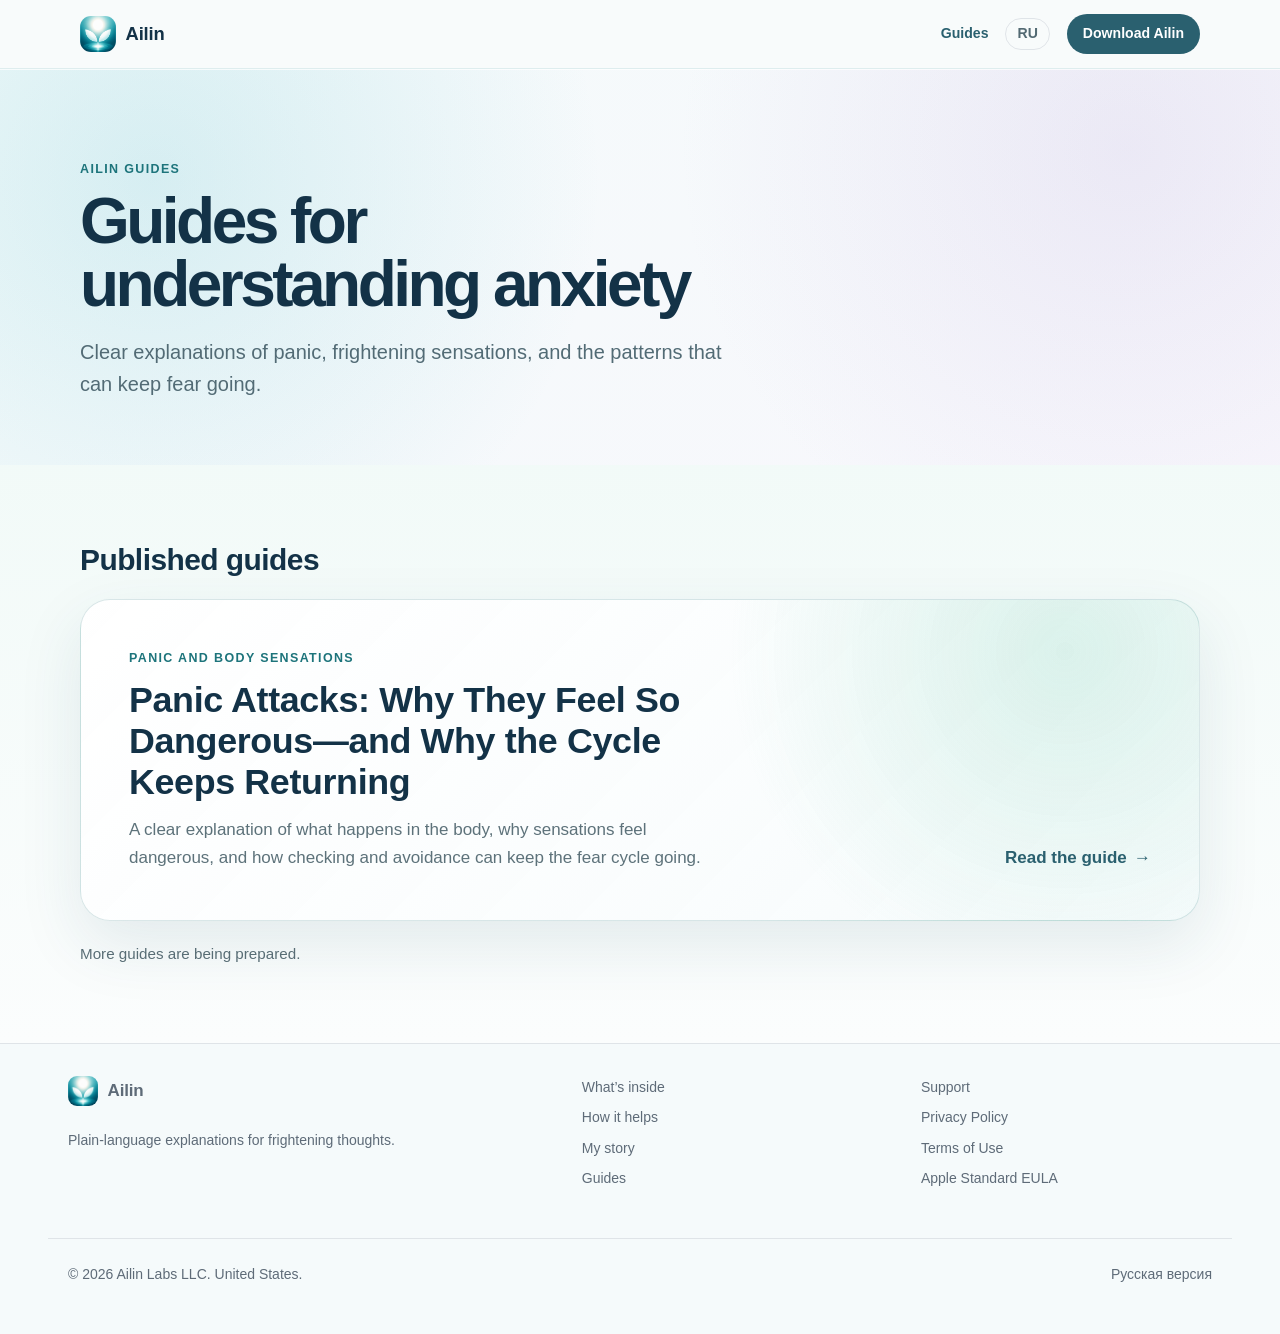
==== guides/index.html @ a555b7ca "Add bilingual panic attacks guide" ====
<!doctype html>
<html lang="en-US">
<head>
<meta charset="utf-8">
<meta name="viewport" content="width=device-width, initial-scale=1">
<title>Anxiety Guides | Ailin</title>
<meta name="description" content="Clear, practical guides from Ailin about panic attacks, anxiety patterns, checking, avoidance, and what can keep fear going.">
<link rel="canonical" href="https://ailinlabs.com/guides/">
<link rel="alternate" hreflang="en" href="https://ailinlabs.com/guides/">
<link rel="alternate" hreflang="ru" href="https://ailinlabs.com/ru/guides/">
<link rel="alternate" hreflang="x-default" href="https://ailinlabs.com/guides/">
<meta name="theme-color" content="#f4f8f9">
<meta property="og:type" content="website">
<meta property="og:site_name" content="Ailin">
<meta property="og:title" content="Anxiety Guides | Ailin">
<meta property="og:description" content="Clear, practical guides about panic attacks and the patterns that can keep fear going.">
<meta property="og:url" content="https://ailinlabs.com/guides/">
<meta property="og:locale" content="en_US">
<meta property="og:locale:alternate" content="ru_RU">
<meta property="og:image" content="https://ailinlabs.com/assets/icon-512.png">
<meta name="twitter:card" content="summary">
<meta name="twitter:title" content="Anxiety Guides | Ailin">
<meta name="twitter:description" content="Clear, practical guides about panic attacks and the patterns that can keep fear going.">
<link rel="icon" href="../assets/icon-512.png?v=20260910-v3" type="image/png" sizes="512x512">
<link rel="apple-touch-icon" href="../assets/apple-touch-icon.png?v=20260910-v3">
<link rel="stylesheet" href="../assets/styles.css?v=20260928-guides-polish1">
</head>
<body class="guide-page guide-hub-page">
<a class="skip-link" href="#main">Skip to content</a>
<header class="site-header v3-header guide-header">
  <div class="wrap">
    <a class="brand" href="../" aria-label="Ailin home"><img class="brand-icon" src="../assets/icon-512.png" alt=""> <span>Ailin</span></a>
    <nav class="site-nav" aria-label="Primary navigation">
      <a href="./" aria-current="page">Guides</a>
      <a class="lang-switch" href="../ru/guides/" hreflang="ru" lang="ru">RU</a>
      <a class="v3-nav-cta" href="https://apps.apple.com/app/id6801867435" target="_blank" rel="noopener">Download Ailin</a>
    </nav>
  </div>
</header>

<main id="main">
  <section class="guide-hub-hero">
    <div class="wrap guide-hub-intro">
      <p class="guide-eyebrow">Ailin Guides</p>
      <h1>Guides for understanding anxiety</h1>
      <p class="guide-lede">Clear explanations of panic, frightening sensations, and the patterns that can keep fear going.</p>
    </div>
  </section>

  <section class="guide-hub-list" aria-labelledby="guide-list-title">
    <div class="wrap">
      <h2 id="guide-list-title">Published guides</h2>
      <article class="guide-card">
        <div>
          <p class="guide-card-label">Panic and body sensations</p>
          <h3><a href="panic-attacks/">Panic Attacks: Why They Feel So Dangerous—and Why the Cycle Keeps Returning</a></h3>
          <p>A clear explanation of what happens in the body, why sensations feel dangerous, and how checking and avoidance can keep the fear cycle going.</p>
        </div>
        <a class="guide-card-link" href="panic-attacks/" aria-label="Read Panic Attacks: Why They Feel So Dangerous—and Why the Cycle Keeps Returning">Read the guide <span aria-hidden="true">→</span></a>
      </article>
      <p class="guide-more">More guides are being prepared.</p>
    </div>
  </section>
</main>

<footer class="site-footer landing-footer v3-footer guide-footer">
  <div class="wrap footer-grid"><div><a class="brand" href="../"><img class="brand-icon" src="../assets/icon-512.png" alt=""> Ailin</a><p>Plain-language explanations for frightening thoughts.</p></div><nav aria-label="Site sections"><a href="../#inside">What’s inside</a><a href="../#how">How it helps</a><a href="../#founder">My story</a><a href="./" aria-current="page">Guides</a></nav><nav aria-label="Legal information and support"><a href="../support.html">Support</a><a href="../privacy.html">Privacy Policy</a><a href="../terms.html">Terms of Use</a><a href="https://www.apple.com/legal/internet-services/itunes/dev/stdeula/" rel="noopener">Apple Standard EULA</a></nav></div>
  <div class="wrap footer-bottom"><p>&copy; 2026 Ailin Labs LLC. United States.</p><a href="../ru/guides/" hreflang="ru" lang="ru">Русская версия</a></div>
</footer>
</body>
</html>
---- assets/styles.css ----
/* Ailin — public site
   Palette mirrors the in-app Mist (light) and Night (dark) themes.
   No external requests: no CDN fonts, no analytics, no trackers. */

:root {
  --bg: #f2f4f6;
  --surface: #ffffff;
  --surface-2: #edf2f1;
  --text: #133247;
  --text-2: #5e6b78;
  --accent: #2a606f;
  --accent-deep: #173f4c;
  --accent-soft: #b8c9c2;
  --accent-wash: #e8eeec;
  --on-accent: #ffffff;
  --sos: #de5b4d;
  --sos-wash: #fbeeec;
  --line: #dfe4e8;
  --radius: 16px;
  --radius-lg: 28px;
  --radius-sm: 10px;
  --maxw: 74rem;
  --readw: 46rem;
  color-scheme: light dark;
}

@media (prefers-color-scheme: dark) {
  :root {
    --bg: #1f2a36;
    --surface: #243444;
    --surface-2: #2c3d4f;
    --text: #e6ecf1;
    --text-2: #9aa7b3;
    --accent: #7fa99b;
    --accent-deep: #122b36;
    --accent-soft: #4a5c66;
    --accent-wash: #2c3c49;
    --on-accent: #0f1720;
    --sos: #e88572;
    --sos-wash: #33333c;
    --line: #334452;
  }
}

*,
*::before,
*::after { box-sizing: border-box; }

html { -webkit-text-size-adjust: 100%; scroll-behavior: smooth; }

body {
  margin: 0;
  background: var(--bg);
  color: var(--text);
  font-family: "Inter", -apple-system, BlinkMacSystemFont, "SF Pro Text",
    "Segoe UI", Roboto, "Helvetica Neue", Arial, sans-serif;
  font-size: 17px;
  line-height: 1.65;
  font-feature-settings: "kern" 1;
  text-rendering: optimizeLegibility;
}

img, svg { max-width: 100%; height: auto; display: block; }

/* Long unbreakable words (notably Russian compounds such as
   "конфиденциальности") must wrap rather than scroll the page. */
h1, h2, h3, p, li, dt, dd, td, th, address, .brand, caption {
  overflow-wrap: break-word;
}

a { color: var(--accent); text-underline-offset: 0.18em; }
a:hover { text-decoration-thickness: 2px; }

:focus-visible {
  outline: 2px solid var(--accent);
  outline-offset: 3px;
  border-radius: 4px;
}

.skip-link {
  position: absolute;
  left: -9999px;
  top: 0;
  background: var(--accent);
  color: var(--on-accent);
  padding: 0.6rem 1rem;
  z-index: 100;
  border-radius: 0 0 var(--radius-sm) 0;
}
.skip-link:focus { left: 0; }

/* ---------- layout ---------- */

.wrap {
  width: 100%;
  max-width: var(--maxw);
  margin-inline: auto;
  padding-inline: 1.25rem;
}

.wrap--read { max-width: var(--readw); }

section { padding-block: 3.5rem; }
section + section { padding-top: 0; }

/* ---------- header ---------- */

.site-header {
  position: sticky;
  top: 0;
  z-index: 20;
  background: color-mix(in srgb, var(--bg) 88%, transparent);
  backdrop-filter: saturate(1.4) blur(12px);
  border-bottom: 1px solid var(--line);
}

.site-header .wrap {
  display: flex;
  align-items: center;
  gap: 1rem;
  min-height: 60px;
  flex-wrap: wrap;
}

.brand {
  display: inline-flex;
  align-items: center;
  gap: 0.6rem;
  font-weight: 600;
  letter-spacing: -0.01em;
  color: var(--text);
  text-decoration: none;
  font-size: 1.0625rem;
}

.brand-icon {
  width: 30px;
  height: 30px;
  border-radius: 9px;
  display: block;
  flex: none;
  object-fit: cover;
}

.site-nav {
  margin-left: auto;
  display: flex;
  align-items: center;
  gap: 1.25rem;
  flex-wrap: wrap;
}

.site-nav a {
  color: var(--text-2);
  text-decoration: none;
  font-size: 0.9375rem;
}
.site-nav a:hover,
.site-nav a[aria-current="page"] { color: var(--text); }

.lang-switch {
  font-size: 0.875rem;
  color: var(--text-2);
  border: 1px solid var(--line);
  border-radius: 999px;
  padding: 0.2rem 0.7rem;
  text-decoration: none;
}
.lang-switch:hover { color: var(--text); border-color: var(--accent-soft); }

/* ---------- hero ---------- */

.hero { padding-block: 4.5rem 3rem; }

.eyebrow {
  display: inline-block;
  font-size: 0.8125rem;
  letter-spacing: 0.08em;
  text-transform: uppercase;
  color: var(--accent);
  background: var(--accent-wash);
  padding: 0.3rem 0.7rem;
  border-radius: 999px;
  margin: 0 0 1.25rem;
  font-weight: 600;
}

h1 {
  font-size: clamp(2rem, 1.2rem + 3.2vw, 3.1rem);
  line-height: 1.12;
  letter-spacing: -0.025em;
  margin: 0 0 1rem;
  font-weight: 650;
  max-width: 20ch;
}

.lede {
  font-size: clamp(1.0625rem, 1rem + 0.4vw, 1.25rem);
  color: var(--text-2);
  max-width: 52ch;
  margin: 0 0 2rem;
}

h2 {
  font-size: clamp(1.375rem, 1.15rem + 0.9vw, 1.875rem);
  line-height: 1.25;
  letter-spacing: -0.018em;
  margin: 0 0 0.75rem;
  font-weight: 640;
}

h3 {
  font-size: 1.125rem;
  line-height: 1.35;
  margin: 0 0 0.4rem;
  font-weight: 620;
  letter-spacing: -0.01em;
}

.section-lede {
  color: var(--text-2);
  max-width: 58ch;
  margin: 0 0 2rem;
}

/* ---------- buttons ---------- */

.btn-row { display: flex; flex-wrap: wrap; gap: 0.75rem; align-items: center; }

.btn {
  display: inline-flex;
  align-items: center;
  gap: 0.5rem;
  padding: 0.7rem 1.3rem;
  border-radius: 999px;
  font-weight: 600;
  font-size: 0.9375rem;
  text-decoration: none;
  border: 1px solid transparent;
  transition: transform 0.15s ease, background 0.15s ease;
}
.btn:active { transform: translateY(1px); }

.btn--primary { background: var(--accent); color: var(--on-accent); }
.btn--primary:hover { background: color-mix(in srgb, var(--accent) 88%, var(--text)); }

.btn--ghost {
  background: transparent;
  color: var(--text);
  border-color: var(--line);
}
.btn--ghost:hover { border-color: var(--accent-soft); }

/* ---------- cards ---------- */

.grid {
  display: grid;
  gap: 1rem;
  grid-template-columns: repeat(auto-fit, minmax(min(100%, 16rem), 1fr));
}

.card {
  background: var(--surface);
  border: 1px solid var(--line);
  border-radius: var(--radius);
  padding: 1.4rem;
}

.card p { color: var(--text-2); margin: 0; font-size: 0.9375rem; }

.card .icon {
  width: 34px;
  height: 34px;
  border-radius: 10px;
  background: var(--accent-wash);
  color: var(--accent);
  display: grid;
  place-items: center;
  margin-bottom: 0.85rem;
}
.card .icon svg { width: 18px; height: 18px; }

/* ---------- pricing ---------- */

.plans {
  display: grid;
  gap: 1rem;
  grid-template-columns: repeat(auto-fit, minmax(min(100%, 17rem), 1fr));
  align-items: start;
}

.plan {
  background: var(--surface);
  border: 1px solid var(--line);
  border-radius: var(--radius);
  padding: 1.5rem;
  height: 100%;
}

.plan--featured { border-color: var(--accent-soft); }

.plan header { margin-bottom: 1rem; }

.plan .badge {
  display: inline-block;
  font-size: 0.75rem;
  font-weight: 600;
  letter-spacing: 0.04em;
  text-transform: uppercase;
  color: var(--accent);
  background: var(--accent-wash);
  border-radius: 999px;
  padding: 0.15rem 0.6rem;
  margin-bottom: 0.5rem;
}

.plan .price {
  font-size: 1.5rem;
  font-weight: 650;
  letter-spacing: -0.02em;
  margin: 0.35rem 0 0.1rem;
}

.plan .price small {
  font-size: 0.875rem;
  font-weight: 400;
  color: var(--text-2);
}

.plan .price-alt { font-size: 0.875rem; color: var(--text-2); margin: 0; }

.plan ul {
  list-style: none;
  margin: 1rem 0 0;
  padding: 0;
  display: grid;
  gap: 0.6rem;
}

.plan li {
  position: relative;
  padding-left: 1.5rem;
  font-size: 0.9375rem;
  color: var(--text-2);
}

.plan li::before {
  content: "";
  position: absolute;
  left: 0;
  top: 0.55em;
  width: 0.5rem;
  height: 0.5rem;
  border-radius: 50%;
  background: var(--accent-soft);
}

.plan li strong { color: var(--text); font-weight: 600; }

/* ---------- notice blocks ---------- */

.notice {
  border-radius: var(--radius);
  padding: 1.35rem 1.5rem;
  border: 1px solid var(--line);
  background: var(--surface);
}

.notice h2, .notice h3 { margin-top: 0; }
.notice p:last-child { margin-bottom: 0; }

.notice--safety {
  border-color: color-mix(in srgb, var(--sos) 40%, var(--line));
  background: var(--sos-wash);
}
.notice--safety h2, .notice--safety h3 { color: var(--sos); }

.notice--quiet { background: var(--accent-wash); border-color: transparent; }

/* Unresolved value that must be filled in before App Store submission. */
.todo {
  background: #ffe9b8;
  color: #5a3d00;
  border-radius: 4px;
  padding: 0 0.35em;
  font-weight: 600;
  font-size: 0.9em;
  white-space: nowrap;
}
@media (prefers-color-scheme: dark) {
  .todo { background: #6b5316; color: #ffe9b8; }
}

/* ---------- legal / long-form documents ---------- */

.doc { padding-block: 3rem 4rem; }

.doc-meta {
  border: 1px solid var(--line);
  background: var(--surface);
  border-radius: var(--radius);
  padding: 1.1rem 1.3rem;
  margin: 0 0 2.5rem;
  font-size: 0.9375rem;
}

.doc-meta dl {
  margin: 0;
  display: grid;
  grid-template-columns: max-content 1fr;
  gap: 0.35rem 1rem;
}
.doc-meta dt { color: var(--text-2); }
.doc-meta dd { margin: 0; }

@media (max-width: 34rem) {
  .doc-meta dl { grid-template-columns: 1fr; gap: 0 0; }
  .doc-meta dd { margin-bottom: 0.6rem; }
}

.doc h2 {
  margin-top: 2.75rem;
  padding-top: 0.5rem;
  scroll-margin-top: 5rem;
}
.doc h3 { margin-top: 1.75rem; scroll-margin-top: 5rem; }

.doc p { margin: 0 0 1rem; }
.doc ul, .doc ol { margin: 0 0 1rem; padding-left: 1.3rem; }
.doc li { margin-bottom: 0.4rem; }
.doc li::marker { color: var(--accent-soft); }

.doc strong { font-weight: 620; }

.toc {
  border: 1px solid var(--line);
  border-radius: var(--radius);
  padding: 1.1rem 1.3rem;
  margin-bottom: 2.5rem;
  background: var(--surface);
}
.toc h2 { font-size: 1rem; margin: 0 0 0.6rem; padding: 0; }
.toc ol {
  margin: 0;
  padding-left: 1.2rem;
  columns: 2;
  column-gap: 2rem;
  font-size: 0.9375rem;
}
.toc li { margin-bottom: 0.25rem; break-inside: avoid; }
.toc a { color: var(--text-2); text-decoration: none; }
.toc a:hover { color: var(--accent); text-decoration: underline; }

@media (max-width: 40rem) { .toc ol { columns: 1; } }

/* tables inside documents */

.table-scroll { overflow-x: auto; margin: 0 0 1.5rem; }

table {
  border-collapse: collapse;
  width: 100%;
  font-size: 0.9375rem;
  min-width: 22rem;
}

th, td {
  text-align: left;
  padding: 0.6rem 0.9rem;
  border-bottom: 1px solid var(--line);
  vertical-align: top;
}

thead th {
  color: var(--text-2);
  font-weight: 600;
  font-size: 0.8125rem;
  letter-spacing: 0.04em;
  text-transform: uppercase;
  border-bottom-color: var(--accent-soft);
}

tbody tr:last-child td { border-bottom: none; }

/* ---------- contact block ---------- */

.contact-card {
  background: var(--surface);
  border: 1px solid var(--line);
  border-radius: var(--radius);
  padding: 1.5rem;
}

.contact-card address {
  font-style: normal;
  color: var(--text-2);
  margin: 0;
}
.contact-card address strong { color: var(--text); }

/* ---------- footer ---------- */

.site-footer {
  border-top: 1px solid var(--line);
  margin-top: 4rem;
  padding-block: 2.5rem 3rem;
  font-size: 0.875rem;
  color: var(--text-2);
}

.site-footer nav {
  display: flex;
  flex-wrap: wrap;
  gap: 0.75rem 1.5rem;
  margin-bottom: 1.25rem;
}

.site-footer a { color: var(--text-2); text-decoration: none; }
.site-footer a:hover { color: var(--accent); text-decoration: underline; }

.site-footer p { margin: 0 0 0.6rem; max-width: 62ch; }

.footer-legal { font-size: 0.8125rem; }

/* ---------- marketing landing pages ---------- */

.landing-page {
  background:
    radial-gradient(circle at 88% 8%, color-mix(in srgb, var(--accent-soft) 28%, transparent) 0, transparent 28rem),
    var(--bg);
}

.landing-page section { padding-block: clamp(4.5rem, 8vw, 7.5rem); }
.landing-page section + section { padding-top: clamp(4.5rem, 8vw, 7.5rem); }
.landing-header .wrap { min-height: 72px; }
.landing-header .brand { font-size: 1.125rem; }

.hero--premium {
  min-height: calc(100svh - 72px);
  display: grid;
  align-items: center;
  padding-block: clamp(4rem, 7vw, 7rem) !important;
}

.hero-grid {
  display: grid;
  grid-template-columns: minmax(0, 1.08fr) minmax(20rem, 0.92fr);
  gap: clamp(3rem, 7vw, 6rem);
  align-items: center;
}

.hero--premium h1 {
  max-width: 13ch;
  font-size: clamp(2.85rem, 5.8vw, 5.35rem);
  line-height: 0.98;
  letter-spacing: -0.052em;
  margin-bottom: 1.5rem;
}

.hero--premium .lede { max-width: 59ch; }

.trust-row {
  list-style: none;
  padding: 0;
  margin: 2rem 0 0;
  display: flex;
  flex-wrap: wrap;
  gap: 0.75rem 1.4rem;
  color: var(--text-2);
  font-size: 0.875rem;
}

.trust-row li::before {
  content: "✓";
  color: var(--accent);
  font-weight: 700;
  margin-right: 0.45rem;
}

.hero-experience {
  position: relative;
  border: 1px solid color-mix(in srgb, var(--accent-soft) 62%, var(--line));
  border-radius: var(--radius-lg);
  padding: clamp(1.4rem, 3vw, 2rem);
  background: color-mix(in srgb, var(--surface) 92%, transparent);
  box-shadow: 0 30px 70px color-mix(in srgb, var(--text) 13%, transparent);
  overflow: hidden;
}

.hero-experience::after {
  content: "";
  position: absolute;
  width: 15rem;
  height: 15rem;
  right: -7rem;
  top: -7rem;
  border-radius: 50%;
  background: color-mix(in srgb, var(--accent-soft) 38%, transparent);
  pointer-events: none;
}

.experience-brand {
  display: flex;
  align-items: center;
  gap: 1rem;
  position: relative;
  z-index: 1;
}

.experience-brand img { border-radius: 20px; box-shadow: 0 12px 25px color-mix(in srgb, var(--text) 18%, transparent); }
.experience-brand strong { display: block; font-size: 1.2rem; }
.experience-brand span { display: block; color: var(--text-2); font-size: 0.875rem; }
.thought-stack { display: grid; gap: 0.75rem; margin-block: 2rem 1.4rem; }

.thought-stack p {
  margin: 0;
  padding: 1rem 1.05rem;
  background: var(--surface-2);
  border: 1px solid var(--line);
  border-radius: 14px;
  font-size: 0.925rem;
  line-height: 1.45;
}

.thought-stack p:nth-child(2) { transform: translateX(0.8rem); }
.thought-stack span { display: block; color: var(--accent); font-size: 0.72rem; font-weight: 700; letter-spacing: 0.07em; text-transform: uppercase; margin-bottom: 0.25rem; }
.experience-note { margin: 0; color: var(--text-2); font-size: 0.875rem; }

.section-kicker,
.feature-label,
.plan-kicker {
  color: var(--accent);
  font-size: 0.75rem;
  font-weight: 700;
  letter-spacing: 0.1em;
  text-transform: uppercase;
  margin: 0 0 0.75rem;
}

.landing-page h2 {
  font-size: clamp(2rem, 3.8vw, 3.55rem);
  line-height: 1.05;
  letter-spacing: -0.04em;
  max-width: 18ch;
}

.recognition-section { background: var(--accent-deep); color: #fff; }
.recognition-section .section-kicker { color: #b8d2c9; }
.recognition-section .section-lede { color: #c8d3d8; align-self: end; margin-bottom: 0.25rem; }

.recognition-grid,
.split-heading {
  display: grid;
  grid-template-columns: minmax(0, 1fr) minmax(18rem, 0.8fr);
  gap: clamp(2rem, 7vw, 6rem);
  align-items: end;
}

.fear-cloud { display: flex; flex-wrap: wrap; gap: 0.75rem; margin-top: 3rem; }

.fear-cloud span {
  border: 1px solid rgba(255,255,255,0.2);
  background: rgba(255,255,255,0.08);
  border-radius: 999px;
  padding: 0.7rem 1rem;
  color: #eef5f2;
  font-size: 0.925rem;
}

.process-grid { display: grid; grid-template-columns: repeat(3, 1fr); gap: 1rem; margin-top: 3rem; }
.process-card { border-top: 1px solid var(--accent-soft); padding: 1.5rem 1.25rem 0 0; }
.step-number { display: block; color: var(--accent); font-size: 0.75rem; font-weight: 700; letter-spacing: 0.1em; margin-bottom: 2.5rem; }
.process-card h3 { font-size: 1.35rem; }
.process-card p { color: var(--text-2); margin-bottom: 0; }

.inside-section { background: color-mix(in srgb, var(--surface-2) 76%, var(--bg)); }
.split-heading .section-lede { margin-bottom: 0.25rem; }
.feature-bento { display: grid; grid-template-columns: repeat(2, minmax(0, 1fr)); gap: 1rem; margin-top: 3rem; }

.feature-card {
  min-height: 19rem;
  display: flex;
  flex-direction: column;
  justify-content: flex-end;
  padding: clamp(1.5rem, 3vw, 2.25rem);
  border: 1px solid var(--line);
  border-radius: var(--radius-lg);
  background: var(--surface);
}

.feature-card--wide { grid-column: span 2; min-height: 22rem; }
.feature-card--accent { background: var(--accent-wash); border-color: transparent; }
.feature-card--night { background: #173340; color: #f2f7f5; border-color: transparent; }
.feature-card--night .feature-label { color: #b8d2c9; }
.feature-card--night p:not(.feature-label) { color: #cad6da; }
.feature-card h3 { font-size: clamp(1.45rem, 2.7vw, 2.25rem); max-width: 24ch; }
.feature-card p:not(.feature-label) { color: var(--text-2); max-width: 62ch; margin-bottom: 0; }
.feature-meta { margin-top: 1.5rem; color: var(--accent); font-size: 0.875rem; font-weight: 650; }

.founder-section { background: var(--surface); }
.founder-grid { display: grid; grid-template-columns: minmax(16rem, 0.65fr) minmax(0, 1.35fr); gap: clamp(3rem, 8vw, 7rem); align-items: start; }
.founder-mark { position: sticky; top: 7rem; min-height: 26rem; border-radius: var(--radius-lg); background: var(--accent-wash); display: flex; flex-direction: column; align-items: center; justify-content: center; gap: 1.5rem; color: var(--accent); font-size: 0.85rem; font-weight: 700; letter-spacing: 0.08em; text-transform: uppercase; text-align: center; padding: 2rem; }
.founder-mark img { border-radius: 28px; box-shadow: 0 20px 45px color-mix(in srgb, var(--text) 18%, transparent); }
.founder-story h2 { max-width: 15ch; }
.founder-story > p:not(.section-kicker):not(.founder-signoff) { font-size: clamp(1.03rem, 1.2vw, 1.16rem); color: var(--text-2); max-width: 60ch; }
.founder-signoff { display: flex; flex-direction: column; border-left: 2px solid var(--accent-soft); padding-left: 1rem; margin-top: 2rem; }
.founder-signoff span { color: var(--text-2); font-size: 0.875rem; }

.plans--premium { margin-top: 3rem; }
.plans--premium .plan { border-radius: var(--radius-lg); padding: 2rem; box-shadow: none; }
.plans--premium .plan--featured { border: 2px solid var(--accent); transform: translateY(-0.5rem); box-shadow: 0 24px 50px color-mix(in srgb, var(--text) 10%, transparent); }
.plans--premium .plan--plus { background: var(--accent-deep); color: #fff; border-color: transparent; }
.plans--premium .plan--plus .price-alt,
.plans--premium .plan--plus li { color: #c8d3d8; }
.plans--premium .plan--plus li strong { color: #fff; }
.plans--premium .plan--plus .plan-kicker { color: #b8d2c9; }
.plans--premium .plan--plus li::before { background: #b8d2c9; }
.plans--premium .price { font-size: 2rem; }

.subscription-details { margin-top: 2rem; border-top: 1px solid var(--line); border-bottom: 1px solid var(--line); padding-block: 1rem; color: var(--text-2); }
.subscription-details summary { cursor: pointer; color: var(--text); font-weight: 650; }
.subscription-details p { max-width: 80ch; font-size: 0.9rem; }

.privacy-panel,
.release-panel,
.scope-card { border-radius: var(--radius-lg); padding: clamp(2rem, 5vw, 4.5rem); }

.privacy-panel { background: var(--accent-wash); display: grid; grid-template-columns: minmax(0, 1fr) minmax(18rem, 0.9fr); gap: clamp(3rem, 8vw, 7rem); }
.privacy-panel h2 { max-width: 15ch; }
.privacy-panel p { color: var(--text-2); max-width: 55ch; }
.privacy-list { list-style: none; padding: 0; margin: 0; display: grid; }
.privacy-list li { display: flex; flex-direction: column; padding: 1rem 0; border-bottom: 1px solid color-mix(in srgb, var(--accent-soft) 70%, transparent); }
.privacy-list li:last-child { border-bottom: 0; }
.privacy-list span { color: var(--text-2); font-size: 0.875rem; }

.text-link { display: inline-flex; gap: 0.45rem; align-items: center; color: var(--accent); text-decoration: none; font-weight: 650; }
.text-link:hover { text-decoration: underline; }

.release-cta { padding-top: 0 !important; }
.release-panel { background: var(--accent-deep); color: #fff; display: flex; gap: 2rem; align-items: center; justify-content: space-between; }
.release-panel .section-kicker { color: #b8d2c9; }
.release-panel h2 { max-width: 18ch; }
.release-panel p { color: #c8d3d8; margin-bottom: 0; }
.release-panel .btn--primary { background: #fff; color: #173f4c; flex: none; }
.btn--status { cursor: default; text-align: center; }

.scope-section { padding-top: 0 !important; }
.scope-card { border: 1px solid var(--line); display: grid; grid-template-columns: minmax(0, 0.65fr) minmax(0, 1.35fr); gap: clamp(2rem, 7vw, 6rem); }
.scope-card h2 { font-size: clamp(1.55rem, 2.6vw, 2.4rem); }
.scope-card p { color: var(--text-2); font-size: 0.925rem; }

.landing-footer { margin-top: 0; padding-top: 4rem; }
.footer-grid { display: grid; grid-template-columns: 1.6fr 1fr 1fr; gap: 3rem; }
.footer-grid nav { display: flex; flex-direction: column; align-items: flex-start; gap: 0.45rem; margin: 0; }
.footer-grid > div p { margin-top: 1rem; }
.footer-bottom { display: flex; justify-content: space-between; align-items: center; gap: 1rem; border-top: 1px solid var(--line); margin-top: 3rem; padding-top: 1.5rem; }
.footer-bottom p { margin: 0; }

@media (max-width: 58rem) {
  .landing-header .wrap { padding-block: 0.65rem; }
  .landing-header .site-nav { width: 100%; margin-left: 0; padding-bottom: 0.4rem; gap: 0.8rem 1rem; }
  .hero-grid,
  .recognition-grid,
  .split-heading,
  .founder-grid,
  .privacy-panel,
  .scope-card { grid-template-columns: 1fr; }
  .hero--premium { min-height: auto; }
  .hero-experience { max-width: 38rem; }
  .founder-mark { position: static; min-height: 18rem; }
  .process-grid { grid-template-columns: 1fr; gap: 2rem; }
  .step-number { margin-bottom: 1.2rem; }
  .plans--premium .plan--featured { transform: none; }
  .footer-grid { grid-template-columns: 1.4fr 1fr 1fr; gap: 2rem; }
}

@media (max-width: 42rem) {
  .landing-page section { padding-block: 4.25rem; }
  .landing-page section + section { padding-top: 4.25rem; }
  .landing-header .site-nav a:not(.lang-switch) { display: none; }
  .landing-header .site-nav { width: auto; margin-left: auto; padding: 0; }
  .hero--premium h1 { font-size: clamp(2.7rem, 14vw, 4.25rem); }
  .thought-stack p:nth-child(2) { transform: none; }
  .feature-bento { grid-template-columns: 1fr; }
  .feature-card--wide { grid-column: auto; }
  .feature-card { min-height: 17rem; }
  .release-panel { align-items: flex-start; flex-direction: column; }
  .footer-grid { grid-template-columns: 1fr 1fr; }
  .footer-grid > div { grid-column: span 2; }
  .footer-bottom { align-items: flex-start; flex-direction: column; }
}

@media print {
  .site-header, .site-footer nav, .skip-link, .toc { display: none; }
  body { background: #fff; color: #000; font-size: 11pt; }
  .doc h2 { break-after: avoid; }
}

/* ---------- Ailin landing v2 ---------- */

.landing-v2 {
  overflow-x: hidden;
  background: #f5f8f8;
}

.landing-v2 section {
  padding-block: clamp(4.75rem, 8vw, 7.5rem);
}

.landing-v2 section + section {
  padding-top: clamp(4.75rem, 8vw, 7.5rem);
}

.v2-header {
  background: color-mix(in srgb, #f5f8f8 90%, transparent);
}

.v2-header .wrap {
  min-height: 70px;
}

.v2-header .brand {
  font-size: 1.15rem;
}

.v2-header .brand-icon {
  width: 36px;
  height: 36px;
  border-radius: 11px;
}

.header-cta {
  display: inline-flex;
  align-items: center;
  min-height: 40px;
  padding: 0.45rem 1rem;
  border-radius: 999px;
  background: var(--accent-deep);
  color: #fff !important;
  font-weight: 700;
}

.header-cta:hover {
  background: var(--accent);
}

.v2-hero {
  position: relative;
  padding-block: clamp(3.25rem, 7vw, 6.5rem) !important;
  background:
    radial-gradient(circle at 86% 16%, rgba(109, 194, 198, 0.32), transparent 28rem),
    radial-gradient(circle at 4% 90%, rgba(215, 230, 224, 0.82), transparent 30rem),
    linear-gradient(145deg, #f7fbfb 0%, #e8f1f2 100%);
  border-bottom: 1px solid #d8e4e5;
}

.v2-hero::after {
  content: "";
  position: absolute;
  width: 18rem;
  height: 18rem;
  right: -7rem;
  bottom: -8rem;
  border-radius: 50%;
  border: 1px solid rgba(42, 96, 111, 0.15);
  box-shadow: 0 0 0 4rem rgba(255, 255, 255, 0.18);
  pointer-events: none;
}

.v2-hero-grid {
  display: grid;
  grid-template-columns: minmax(0, 1.02fr) minmax(30rem, 0.98fr);
  gap: clamp(2rem, 6vw, 6rem);
  align-items: center;
}

.v2-hero-copy {
  position: relative;
  z-index: 2;
}

.v2-eyebrow {
  margin: 0 0 1.25rem;
  color: var(--accent);
  font-size: 0.78rem;
  line-height: 1.4;
  font-weight: 800;
  letter-spacing: 0.09em;
  text-transform: uppercase;
}

.landing-v2 .v2-hero h1 {
  max-width: 16ch;
  margin-bottom: 1.35rem;
  font-size: clamp(3rem, 5.2vw, 4.9rem);
  line-height: 0.98;
  letter-spacing: -0.055em;
  font-weight: 720;
}

.v2-lede {
  max-width: 57ch;
  margin: 0 0 1.8rem;
  color: #496472;
  font-size: clamp(1.05rem, 1.15vw, 1.22rem);
  line-height: 1.65;
}

.landing-v2 .btn {
  min-height: 50px;
  padding: 0.72rem 1.2rem;
  border-radius: 999px;
  font-size: 0.94rem;
}

.launch-note {
  display: flex;
  align-items: center;
  gap: 0.55rem;
  margin: 1.4rem 0 0;
  color: #496472;
  font-size: 0.87rem;
  font-weight: 650;
}

.launch-note > span {
  width: 8px;
  height: 8px;
  border-radius: 50%;
  background: #49a788;
  box-shadow: 0 0 0 5px rgba(73, 167, 136, 0.12);
}

.landing-v2 .trust-row {
  margin-top: 1.25rem;
}

.v2-hero-visual {
  position: relative;
  min-height: 670px;
  isolation: isolate;
}

.v2-hero-visual::before {
  content: "";
  position: absolute;
  inset: 10% 2% 5% 7%;
  border-radius: 46% 54% 58% 42% / 48% 43% 57% 52%;
  background: linear-gradient(145deg, rgba(255, 255, 255, 0.84), rgba(189, 221, 221, 0.62));
  box-shadow: inset 0 0 0 1px rgba(255, 255, 255, 0.72);
  z-index: -1;
}

.hero-shot {
  position: absolute;
  width: min(69%, 345px);
  height: auto;
  border-radius: 30px;
  box-shadow: 0 30px 70px rgba(17, 50, 64, 0.2);
}

.hero-shot--back {
  right: -1%;
  top: 4%;
  transform: rotate(4deg) scale(0.92);
  opacity: 0.78;
}

.hero-shot--front {
  left: 2%;
  bottom: 0;
  transform: rotate(-2deg);
}

.v2-facts {
  padding-block: 0 !important;
  background: #153b49;
  color: #fff;
}

.v2-facts-grid {
  display: grid;
  grid-template-columns: repeat(4, 1fr);
}

.v2-facts-grid > div {
  display: flex;
  flex-direction: column;
  min-height: 128px;
  justify-content: center;
  padding: 1.6rem clamp(1rem, 3vw, 2.5rem);
  border-right: 1px solid rgba(255, 255, 255, 0.13);
}

.v2-facts-grid > div:last-child {
  border-right: 0;
}

.v2-facts-grid strong {
  color: #fff;
  font-size: 1.6rem;
  line-height: 1.1;
}

.v2-facts-grid span {
  margin-top: 0.4rem;
  color: #c6d8dc;
  font-size: 0.85rem;
  line-height: 1.35;
}

.v2-section-heading {
  display: grid;
  grid-template-columns: minmax(0, 0.92fr) minmax(20rem, 0.8fr);
  gap: clamp(2rem, 7vw, 7rem);
  align-items: end;
}

.v2-section-heading .section-kicker {
  grid-column: 1 / -1;
  margin-bottom: -1.25rem;
}

.v2-section-heading h2 {
  max-width: 18ch;
  margin: 0;
  font-size: clamp(2rem, 3.5vw, 3.5rem);
  line-height: 1.08;
  letter-spacing: -0.04em;
}

.v2-section-heading > p:last-child {
  max-width: 55ch;
  margin: 0;
  color: var(--text-2);
}

.v2-section-heading--center {
  display: block;
  max-width: 50rem;
  text-align: center;
}

.v2-section-heading--center .section-kicker {
  margin-bottom: 1rem;
}

.v2-section-heading--center h2 {
  max-width: 19ch;
  margin-inline: auto;
}

.v2-section-heading--center > p:last-child {
  margin: 1.15rem auto 0;
}

.v2-recognition {
  background: #fff;
}

.v2-fear-cloud {
  margin-top: 3.25rem;
}

.v2-fear-cloud span {
  background: #f0f6f5;
  border-color: #d5e6e3;
  font-size: 0.95rem;
  font-weight: 630;
}

.v2-product {
  background: #f5f8f8;
}

.product-stories {
  display: grid;
  gap: 2rem;
  margin-top: clamp(3.5rem, 7vw, 6rem);
}

.product-story {
  display: grid;
  grid-template-columns: minmax(0, 1fr) minmax(18rem, 0.72fr);
  gap: clamp(2rem, 7vw, 6rem);
  align-items: center;
  min-height: 650px;
  padding: clamp(2rem, 5vw, 5rem);
  border: 1px solid #dce6e7;
  border-radius: 38px;
  background:
    radial-gradient(circle at 84% 20%, rgba(92, 179, 184, 0.19), transparent 22rem),
    #fff;
  overflow: hidden;
}

.product-story--reverse {
  grid-template-columns: minmax(18rem, 0.72fr) minmax(0, 1fr);
  background:
    radial-gradient(circle at 10% 80%, rgba(92, 179, 184, 0.22), transparent 23rem),
    #eaf3f2;
}

.product-story--reverse .product-story-copy {
  grid-column: 2;
  grid-row: 1;
}

.product-story--reverse > img {
  grid-column: 1;
  grid-row: 1;
}

.product-story-copy {
  max-width: 34rem;
}

.story-number {
  display: block;
  margin-bottom: 2rem;
  color: #86a5ac;
  font-size: 0.76rem;
  font-weight: 800;
  letter-spacing: 0.14em;
}

.product-story .feature-label {
  margin-bottom: 0.8rem;
}

.product-story h3 {
  max-width: 16ch;
  margin-bottom: 1rem;
  font-size: clamp(2rem, 3.1vw, 3.25rem);
  line-height: 1.06;
  letter-spacing: -0.04em;
}

.product-story-copy > p:not(.feature-label) {
  color: var(--text-2);
}

.product-story ul {
  display: grid;
  gap: 0.6rem;
  margin: 1.5rem 0 0;
  padding: 0;
  list-style: none;
  color: var(--text);
  font-size: 0.94rem;
}

.product-story li {
  position: relative;
  padding-left: 1.4rem;
}

.product-story li::before {
  content: "";
  position: absolute;
  left: 0;
  top: 0.65em;
  width: 7px;
  height: 7px;
  border-radius: 50%;
  background: #63a99f;
}

.product-story > img {
  width: min(100%, 340px);
  justify-self: center;
  border-radius: 28px;
  filter: drop-shadow(0 24px 28px rgba(21, 59, 73, 0.17));
}

.v2-sleep {
  background: #fff;
}

.v2-sleep-panel {
  display: grid;
  grid-template-columns: minmax(0, 1fr) minmax(18rem, 0.68fr);
  gap: clamp(2rem, 7vw, 7rem);
  align-items: center;
  min-height: 650px;
  padding: clamp(2rem, 6vw, 5.5rem);
  border-radius: 40px;
  background:
    radial-gradient(circle at 75% 15%, rgba(114, 130, 201, 0.22), transparent 25rem),
    linear-gradient(145deg, #183c4d, #102b3b);
  color: #fff;
  overflow: hidden;
}

.v2-sleep-copy {
  max-width: 36rem;
}

.v2-sleep .section-kicker {
  color: #9ecdc8;
}

.v2-sleep h2 {
  max-width: 16ch;
  font-size: clamp(2.2rem, 4vw, 4rem);
  line-height: 1.06;
  letter-spacing: -0.045em;
}

.v2-sleep-copy > p:not(.section-kicker) {
  color: #c9dade;
}

.v2-sleep-panel > img {
  width: min(100%, 340px);
  justify-self: end;
  border-radius: 28px;
  filter: drop-shadow(0 30px 32px rgba(0, 0, 0, 0.28));
}

.sleep-pills {
  display: flex;
  flex-wrap: wrap;
  gap: 0.65rem;
  margin-top: 2rem;
}

.sleep-pills span {
  padding: 0.45rem 0.9rem;
  border: 1px solid rgba(255, 255, 255, 0.19);
  border-radius: 999px;
  color: #dce9ec;
  font-size: 0.82rem;
}

.v2-founder {
  background: #edf4f3;
}

.v2-founder-grid {
  display: grid;
  grid-template-columns: minmax(17rem, 0.78fr) minmax(0, 1.22fr);
  gap: clamp(3rem, 8vw, 8rem);
  align-items: center;
}

.founder-quote {
  padding: clamp(2rem, 5vw, 4rem);
  border-radius: 36px;
  background: #fff;
  box-shadow: 0 24px 70px rgba(20, 53, 65, 0.09);
}

.founder-quote img {
  border-radius: 24px;
  box-shadow: 0 14px 32px rgba(20, 53, 65, 0.18);
}

.founder-quote p {
  margin: 2.5rem 0 0;
  color: #183c4d;
  font-size: clamp(1.45rem, 2.4vw, 2.25rem);
  line-height: 1.3;
  letter-spacing: -0.025em;
}

.v2-founder .founder-story h2 {
  max-width: 18ch;
  font-size: clamp(2rem, 3.4vw, 3.35rem);
  line-height: 1.08;
  letter-spacing: -0.04em;
}

.v2-founder .founder-story > p:not(.section-kicker):not(.founder-signoff) {
  font-size: 1rem;
  line-height: 1.75;
}

.v2-plans {
  background: #fff;
}

.v2-plan-grid {
  margin-top: 4rem;
}

.v2-privacy {
  background: #f5f8f8;
}

.v2-download {
  padding-bottom: 0 !important;
  background: #f5f8f8;
}

.v2-download-panel {
  display: grid;
  grid-template-columns: minmax(0, 1fr) minmax(15rem, 0.55fr);
  gap: clamp(2rem, 8vw, 7rem);
  align-items: center;
  min-height: 520px;
  padding: clamp(2.25rem, 6vw, 5.5rem);
  border-radius: 40px;
  background:
    radial-gradient(circle at 88% 10%, rgba(107, 188, 191, 0.42), transparent 24rem),
    #173f4c;
  color: #fff;
  overflow: hidden;
}

.v2-download-panel .section-kicker {
  color: #a8d2ca;
}

.v2-download-panel h2 {
  max-width: 14ch;
  font-size: clamp(2.3rem, 4.3vw, 4.4rem);
  line-height: 1.02;
  letter-spacing: -0.05em;
}

.v2-download-panel p:not(.section-kicker) {
  color: #cedce0;
}

.btn--light {
  display: inline-flex;
  margin-top: 1.4rem;
  background: #fff;
  color: #173f4c;
}

.v2-download-panel > img {
  width: min(100%, 300px);
  justify-self: end;
  margin-bottom: -10rem;
  border-radius: 26px;
  filter: drop-shadow(0 30px 32px rgba(0, 0, 0, 0.3));
}

.v2-scope {
  padding-top: 2rem !important;
  background: #f5f8f8;
}

.v2-scope .scope-card {
  padding-block: 2.2rem;
  border-radius: 24px;
}

.v2-scope .scope-card h2 {
  font-size: clamp(1.35rem, 2.2vw, 2rem);
}

.v2-scope .scope-card p {
  font-size: 0.84rem;
  line-height: 1.65;
}

.landing-v2 .landing-footer {
  background: #f5f8f8;
}

@media (prefers-color-scheme: dark) {
  .landing-v2 { background: var(--bg); }
  .v2-header { background: color-mix(in srgb, var(--bg) 90%, transparent); }
  .v2-hero {
    background:
      radial-gradient(circle at 86% 16%, rgba(73, 142, 149, 0.25), transparent 28rem),
      linear-gradient(145deg, #1f2a36, #243845);
    border-color: var(--line);
  }
  .v2-lede,
  .launch-note { color: var(--text-2); }
  .v2-hero-visual::before { background: rgba(105, 161, 159, 0.14); }
  .v2-recognition,
  .v2-sleep,
  .v2-plans { background: var(--surface); }
  .v2-fear-cloud span,
  .product-story,
  .founder-quote { background: var(--surface-2); border-color: var(--line); }
  .product-story--reverse,
  .v2-founder { background: #263b47; }
  .v2-product,
  .v2-privacy,
  .v2-download,
  .v2-scope,
  .landing-v2 .landing-footer { background: var(--bg); }
  .founder-quote p { color: var(--text); }
}

@media (max-width: 64rem) {
  .v2-hero-grid {
    grid-template-columns: minmax(0, 1fr) minmax(24rem, 0.82fr);
    gap: 2rem;
  }
  .v2-hero-visual {
    min-height: 590px;
  }
  .landing-v2 .v2-hero h1 {
    font-size: clamp(2.8rem, 5.8vw, 4.2rem);
  }
}

@media (max-width: 52rem) {
  .v2-header .site-nav > a:not(.lang-switch):not(.header-cta) { display: none; }
  .v2-header .site-nav { width: auto; margin-left: auto; padding: 0; }
  .v2-hero-grid,
  .v2-section-heading,
  .product-story,
  .product-story--reverse,
  .v2-sleep-panel,
  .v2-founder-grid,
  .v2-download-panel {
    grid-template-columns: 1fr;
  }
  .v2-hero-copy {
    text-align: center;
  }
  .landing-v2 .v2-hero h1,
  .v2-lede {
    margin-inline: auto;
  }
  .v2-hero-copy .btn-row,
  .v2-hero-copy .launch-note,
  .v2-hero-copy .trust-row {
    justify-content: center;
  }
  .v2-hero-visual {
    width: min(100%, 36rem);
    min-height: 620px;
    margin-inline: auto;
  }
  .hero-shot {
    width: min(64%, 315px);
  }
  .v2-facts-grid {
    grid-template-columns: repeat(2, 1fr);
  }
  .v2-facts-grid > div:nth-child(2) {
    border-right: 0;
  }
  .v2-facts-grid > div:nth-child(-n+2) {
    border-bottom: 1px solid rgba(255, 255, 255, 0.13);
  }
  .v2-section-heading .section-kicker {
    margin-bottom: -0.8rem;
  }
  .product-story,
  .product-story--reverse {
    min-height: 0;
  }
  .product-story--reverse .product-story-copy,
  .product-story--reverse > img {
    grid-column: auto;
    grid-row: auto;
  }
  .product-story > img,
  .product-story--reverse > img {
    width: min(100%, 310px);
  }
  .product-story--reverse > img {
    order: 2;
  }
  .v2-sleep-copy,
  .v2-sleep h2 {
    max-width: none;
  }
  .v2-sleep-panel > img {
    justify-self: center;
    width: min(100%, 310px);
  }
  .v2-download-panel > img {
    justify-self: center;
    width: min(82%, 285px);
    margin-bottom: -9rem;
  }
}

@media (max-width: 34rem) {
  .landing-v2 section {
    padding-block: 4.25rem;
  }
  .landing-v2 section + section {
    padding-top: 4.25rem;
  }
  .v2-header .wrap {
    min-height: 62px;
    flex-wrap: nowrap;
  }
  .header-cta {
    min-height: 36px;
    padding: 0.35rem 0.78rem;
    font-size: 0.8rem !important;
  }
  .landing-v2 .v2-hero h1 {
    max-width: 15ch;
    font-size: clamp(2.45rem, 12vw, 3.35rem);
  }
  .v2-hero .btn-row {
    align-items: stretch;
    flex-direction: column;
  }
  .v2-hero .btn {
    justify-content: center;
  }
  .v2-hero-visual {
    min-height: 470px;
  }
  .hero-shot {
    width: min(62%, 230px);
    border-radius: 22px;
  }
  .hero-shot--back {
    right: 1%;
  }
  .hero-shot--front {
    left: 3%;
  }
  .v2-facts-grid > div {
    min-height: 108px;
  }
  .v2-section-heading h2,
  .product-story h3 {
    font-size: 2.2rem;
  }
  .product-story,
  .v2-sleep-panel,
  .founder-quote,
  .v2-download-panel {
    padding: 1.5rem;
    border-radius: 28px;
  }
  .product-story > img,
  .product-story--reverse > img,
  .v2-sleep-panel > img {
    width: min(100%, 270px);
    border-radius: 22px;
  }
  .v2-download-panel > img {
    margin-bottom: -7rem;
  }
}

/* ---------- Ailin landing v3: app-native, light and human ---------- */

.landing-v3 {
  --bg: #f4f7f8;
  --surface: #ffffff;
  --surface-2: #f0f5f6;
  --text: #173746;
  --text-2: #5d707a;
  --accent: #2f8b93;
  --accent-deep: #246f77;
  --accent-soft: #cde4e5;
  --accent-wash: #e8f3f3;
  --line: #dce7e9;
  --basic: #4aabe0;
  --basic-soft: #eaf6fd;
  --pro: #53bc92;
  --pro-soft: #eaf8f1;
  --plus: #9b7bc5;
  --plus-soft: #f3eef9;
  color-scheme: light;
  overflow-x: hidden;
  background:
    radial-gradient(circle at 12% 5%, rgba(134, 204, 213, 0.13), transparent 30rem),
    #f4f7f8;
  color: var(--text);
}

.landing-v3 section {
  padding-block: clamp(4.5rem, 7vw, 7rem);
}

.landing-v3 section + section {
  padding-top: clamp(4.5rem, 7vw, 7rem);
}

.v3-header {
  border-color: rgba(47, 139, 147, 0.13);
  background: rgba(248, 251, 251, 0.9);
  box-shadow: 0 1px 0 rgba(255, 255, 255, 0.72);
}

.v3-header .wrap {
  min-height: 68px;
  flex-wrap: nowrap;
}

.v3-header .brand {
  color: var(--text);
  font-size: 1.15rem;
}

.v3-header .brand-icon {
  width: 36px;
  height: 36px;
  border-radius: 11px;
}

.v3-header .site-nav {
  gap: 1.05rem;
  flex-wrap: nowrap;
}

.v3-header .site-nav a {
  color: #536a73;
  font-size: 0.88rem;
  font-weight: 600;
}

.v3-header .site-nav a:hover {
  color: var(--accent);
}

.v3-nav-cta {
  display: inline-flex;
  align-items: center;
  min-height: 40px;
  padding: 0.45rem 1rem;
  border-radius: 999px;
  background: var(--accent);
  color: #fff !important;
  white-space: nowrap;
}

.v3-nav-cta:hover {
  background: var(--accent-deep);
}

.v3-kicker {
  margin: 0 0 1rem;
  color: var(--accent);
  font-size: 0.8rem;
  font-weight: 800;
  letter-spacing: 0.075em;
  line-height: 1.45;
  text-transform: uppercase;
}

.v3-hero {
  position: relative;
  padding-block: clamp(3.5rem, 6vw, 6rem) !important;
  background:
    radial-gradient(circle at 82% 17%, rgba(135, 210, 212, 0.25), transparent 24rem),
    radial-gradient(circle at 95% 100%, rgba(163, 135, 204, 0.11), transparent 25rem),
    linear-gradient(150deg, #fbfdfd 0%, #edf5f6 58%, #f7f5fa 100%);
  border-bottom: 1px solid rgba(47, 139, 147, 0.12);
}

.v3-hero::before {
  content: "";
  position: absolute;
  inset: 0;
  pointer-events: none;
  background-image: radial-gradient(rgba(47, 139, 147, 0.1) 0.7px, transparent 0.7px);
  background-size: 18px 18px;
  mask-image: linear-gradient(to right, transparent 15%, #000 80%);
  opacity: 0.35;
}

.v3-hero-grid {
  position: relative;
  display: grid;
  grid-template-columns: minmax(0, 1.06fr) minmax(26rem, 0.82fr);
  gap: clamp(2.5rem, 7vw, 7rem);
  align-items: center;
}

.v3-hero-copy {
  position: relative;
  z-index: 2;
}

.landing-v3 .v3-hero h1 {
  max-width: 17ch;
  margin: 0 0 1.4rem;
  color: var(--text);
  font-size: clamp(2.65rem, 4.35vw, 4.25rem);
  font-weight: 700;
  letter-spacing: -0.047em;
  line-height: 1.03;
}

.v3-lede {
  max-width: 59ch;
  margin: 0;
  color: var(--text-2);
  font-size: clamp(1.04rem, 1.12vw, 1.18rem);
  line-height: 1.7;
}

.v3-actions {
  display: flex;
  align-items: center;
  flex-wrap: wrap;
  gap: 1.2rem;
  margin-top: 1.8rem;
}

.landing-v3 .btn {
  min-height: 48px;
  padding: 0.68rem 1.2rem;
  border-radius: 999px;
  font-size: 0.93rem;
  font-weight: 750;
}

.landing-v3 .btn--primary {
  border-color: var(--accent);
  background: var(--accent);
  color: #fff;
  box-shadow: 0 11px 26px rgba(47, 139, 147, 0.2);
}

.landing-v3 .btn--primary:hover {
  border-color: var(--accent-deep);
  background: var(--accent-deep);
  box-shadow: 0 14px 30px rgba(47, 139, 147, 0.25);
}

.v3-text-link {
  color: var(--accent-deep);
  font-size: 0.93rem;
  font-weight: 700;
  text-decoration: none;
}

.v3-text-link:hover {
  text-decoration: underline;
}

.v3-availability {
  display: flex;
  align-items: center;
  gap: 0.55rem;
  margin: 1.45rem 0 0;
  color: #58717a;
  font-size: 0.84rem;
  font-weight: 650;
}

.v3-availability > span {
  width: 8px;
  height: 8px;
  border-radius: 50%;
  background: var(--pro);
  box-shadow: 0 0 0 5px rgba(83, 188, 146, 0.13);
}

.v3-trust {
  display: flex;
  flex-wrap: wrap;
  gap: 0.55rem 1.25rem;
  margin: 1.1rem 0 0;
  padding: 0;
  color: #6a7b83;
  font-size: 0.8rem;
  list-style: none;
}

.v3-trust li {
  position: relative;
}

.v3-trust li + li::before {
  content: "·";
  position: absolute;
  left: -0.77rem;
  color: #9bb1b5;
}

.v3-hero-product {
  position: relative;
  display: grid;
  place-items: center;
  min-height: 650px;
  isolation: isolate;
}

.v3-hero-product::before {
  content: "";
  position: absolute;
  inset: 8% 2% 4%;
  z-index: -2;
  border-radius: 48% 52% 45% 55% / 42% 46% 54% 58%;
  background:
    radial-gradient(circle at 40% 32%, rgba(255, 255, 255, 0.96), rgba(219, 240, 240, 0.73) 50%, rgba(237, 230, 247, 0.6));
  box-shadow: inset 0 0 0 1px rgba(255, 255, 255, 0.86);
}

.v3-hero-product img {
  width: min(76%, 345px);
  border-radius: 29px;
  filter: drop-shadow(0 28px 34px rgba(28, 78, 87, 0.18));
}

.v3-orbit {
  position: absolute;
  z-index: 2;
  padding: 0.48rem 0.82rem;
  border: 1px solid rgba(255, 255, 255, 0.88);
  border-radius: 999px;
  background: rgba(255, 255, 255, 0.88);
  box-shadow: 0 10px 26px rgba(37, 73, 82, 0.12);
  backdrop-filter: blur(16px);
  font-size: 0.76rem;
  font-weight: 750;
  white-space: nowrap;
}

.v3-orbit--basic {
  top: 14%;
  left: -1%;
  color: #2e8fc5;
}

.v3-orbit--pro {
  top: 45%;
  right: -2%;
  color: #348b6d;
}

.v3-orbit--plus {
  bottom: 12%;
  left: 2%;
  color: #8060aa;
}

.v3-thoughts {
  background: #fff;
}

.v3-thoughts-grid {
  display: grid;
  grid-template-columns: minmax(0, 0.9fr) minmax(23rem, 1fr);
  gap: clamp(3rem, 8vw, 8rem);
  align-items: center;
}

.v3-section-intro h2,
.v3-section-heading h2,
.v3-library-copy h2,
.v3-sleep-copy h2,
.v3-founder-story h2 {
  margin: 0;
  color: var(--text);
  font-size: clamp(2rem, 3.35vw, 3.35rem);
  font-weight: 680;
  letter-spacing: -0.04em;
  line-height: 1.08;
}

.v3-section-intro h2 {
  max-width: 16ch;
}

.v3-section-intro > p:last-child {
  max-width: 44ch;
  margin: 1.2rem 0 0;
  color: var(--text-2);
}

.v3-thought-list {
  display: grid;
  gap: 0.8rem;
}

.v3-thought-list p {
  position: relative;
  margin: 0;
  padding: 1rem 1.2rem 1rem 2.4rem;
  border: 1px solid #dbe8ea;
  border-radius: 18px;
  background: rgba(247, 251, 251, 0.86);
  color: #244957;
  font-size: clamp(1rem, 1.2vw, 1.12rem);
  font-weight: 620;
  line-height: 1.45;
}

.v3-thought-list p::before {
  content: "";
  position: absolute;
  left: 1rem;
  top: 1.45rem;
  width: 7px;
  height: 7px;
  border-radius: 50%;
  background: var(--accent);
}

.v3-thought-list p:nth-child(2)::before { background: var(--basic); }
.v3-thought-list p:nth-child(3)::before { background: var(--pro); }
.v3-thought-list p:nth-child(4)::before { background: var(--plus); }

.v3-library {
  background:
    radial-gradient(circle at 13% 45%, rgba(111, 190, 202, 0.17), transparent 28rem),
    #f2f7f7;
}

.v3-library-grid {
  display: grid;
  grid-template-columns: minmax(19rem, 0.72fr) minmax(0, 1.28fr);
  gap: clamp(3rem, 8vw, 8rem);
  align-items: center;
}

.v3-library-visual {
  position: relative;
  display: grid;
  place-items: center;
  min-height: 620px;
  padding: 2rem;
  border: 1px solid rgba(255, 255, 255, 0.85);
  border-radius: 38px;
  background: rgba(255, 255, 255, 0.56);
  box-shadow: 0 22px 70px rgba(28, 78, 87, 0.08);
  backdrop-filter: blur(18px);
}

.v3-library-visual img {
  width: min(100%, 315px);
  border-radius: 26px;
  filter: drop-shadow(0 22px 28px rgba(28, 78, 87, 0.16));
}

.v3-library-copy h2 {
  max-width: 19ch;
}

.v3-tiers {
  display: grid;
  gap: 0.8rem;
  margin-top: 2rem;
}

.v3-tier {
  position: relative;
  padding: 1.25rem 1.35rem 1.25rem 1.55rem;
  border: 1px solid transparent;
  border-radius: 20px;
  overflow: hidden;
}

.v3-tier::before {
  content: "";
  position: absolute;
  inset: 0 auto 0 0;
  width: 5px;
  background: currentColor;
}

.v3-tier > span {
  display: inline-block;
  margin-bottom: 0.3rem;
  font-size: 0.72rem;
  font-weight: 850;
  letter-spacing: 0.08em;
  text-transform: uppercase;
}

.v3-tier h3 {
  margin: 0;
  color: var(--text);
  font-size: 1.08rem;
}

.v3-tier p {
  margin: 0.35rem 0 0;
  color: var(--text-2);
  font-size: 0.9rem;
  line-height: 1.5;
}

.v3-tier--basic {
  border-color: #cfeaf8;
  background: var(--basic-soft);
  color: var(--basic);
}

.v3-tier--pro {
  border-color: #ccebdc;
  background: var(--pro-soft);
  color: var(--pro);
}

.v3-tier--plus {
  border-color: #e3d8f0;
  background: var(--plus-soft);
  color: var(--plus);
}

.v3-support {
  background: #fff;
}

.v3-section-heading {
  display: grid;
  grid-template-columns: minmax(0, 0.92fr) minmax(20rem, 0.8fr);
  gap: clamp(2rem, 7vw, 7rem);
  align-items: end;
}

.v3-section-heading h2 {
  max-width: 18ch;
}

.v3-section-heading > p {
  max-width: 55ch;
  margin: 0 0 0.25rem;
  color: var(--text-2);
}

.v3-section-heading--center {
  display: block;
  max-width: 51rem;
  text-align: center;
}

.v3-section-heading--center h2 {
  max-width: 18ch;
  margin-inline: auto;
}

.v3-section-heading--center > p {
  margin: 1.1rem auto 0;
}

.v3-support-grid {
  display: grid;
  grid-template-columns: repeat(2, minmax(0, 1fr));
  gap: 1.4rem;
  margin-top: 3rem;
}

.v3-support-card {
  display: grid;
  grid-template-columns: minmax(0, 1fr) minmax(12rem, 0.72fr);
  gap: 1.5rem;
  align-items: center;
  min-height: 510px;
  padding: clamp(1.5rem, 3vw, 2.5rem);
  border: 1px solid;
  border-radius: 30px;
  overflow: hidden;
}

.v3-support-card--understanding {
  border-color: #cfe9de;
  background: linear-gradient(145deg, #f4fbf7, #eaf8f1);
}

.v3-support-card--sos {
  border-color: #cfe7ee;
  background: linear-gradient(145deg, #f6fbfc, #e8f4f6);
}

.v3-card-label {
  display: inline-block;
  margin-bottom: 0.9rem;
  color: var(--accent);
  font-size: 0.75rem;
  font-weight: 850;
  letter-spacing: 0.075em;
  text-transform: uppercase;
}

.v3-support-card--understanding .v3-card-label { color: #348b6d; }

.v3-support-card h3 {
  max-width: 16ch;
  margin: 0;
  color: var(--text);
  font-size: clamp(1.6rem, 2.45vw, 2.45rem);
  line-height: 1.1;
  letter-spacing: -0.035em;
}

.v3-support-card p {
  max-width: 34ch;
  margin: 1rem 0 0;
  color: var(--text-2);
  font-size: 0.93rem;
}

.v3-support-card img {
  width: min(100%, 240px);
  justify-self: end;
  border-radius: 22px;
  filter: drop-shadow(0 20px 24px rgba(28, 78, 87, 0.13));
}

.v3-sleep {
  background:
    radial-gradient(circle at 20% 20%, rgba(159, 129, 199, 0.11), transparent 24rem),
    linear-gradient(145deg, #f6f8fc, #edf4f8);
}

.v3-sleep-grid {
  display: grid;
  grid-template-columns: minmax(0, 1fr) minmax(19rem, 0.68fr);
  gap: clamp(3rem, 8vw, 8rem);
  align-items: center;
  padding: clamp(2rem, 5vw, 5rem);
  border: 1px solid rgba(155, 123, 197, 0.18);
  border-radius: 38px;
  background: rgba(255, 255, 255, 0.6);
  box-shadow: 0 24px 70px rgba(54, 83, 112, 0.08);
  backdrop-filter: blur(18px);
  overflow: hidden;
}

.v3-sleep-copy h2 {
  max-width: 18ch;
}

.v3-sleep-copy > p:not(.v3-kicker) {
  max-width: 51ch;
  color: var(--text-2);
}

.v3-sleep-grid > img {
  width: min(100%, 315px);
  justify-self: end;
  border-radius: 25px;
  filter: drop-shadow(0 24px 30px rgba(54, 83, 112, 0.16));
}

.v3-sleep-tags {
  display: flex;
  flex-wrap: wrap;
  gap: 0.55rem;
  margin-top: 1.6rem;
}

.v3-sleep-tags span {
  padding: 0.42rem 0.8rem;
  border: 1px solid #d9d2e8;
  border-radius: 999px;
  background: rgba(255, 255, 255, 0.72);
  color: #705994;
  font-size: 0.8rem;
  font-weight: 650;
}

.v3-founder {
  background: #fff;
}

.v3-founder-grid {
  display: grid;
  grid-template-columns: minmax(17rem, 0.72fr) minmax(0, 1.28fr);
  gap: clamp(3rem, 8vw, 8rem);
  align-items: center;
}

.v3-founder-note {
  position: relative;
  margin: 0;
  padding: clamp(2rem, 4vw, 3.5rem);
  border: 1px solid #d6e8e9;
  border-radius: 32px;
  background:
    radial-gradient(circle at 90% 5%, rgba(135, 210, 212, 0.2), transparent 13rem),
    #f4f9f9;
}

.v3-founder-note img {
  border-radius: 24px;
  box-shadow: 0 14px 30px rgba(28, 78, 87, 0.16);
}

.v3-founder-note p {
  margin: 2rem 0 0;
  color: #245e66;
  font-size: clamp(1.35rem, 2.3vw, 2.05rem);
  font-weight: 580;
  letter-spacing: -0.027em;
  line-height: 1.35;
}

.v3-founder-story h2 {
  max-width: 19ch;
}

.v3-founder-story > p:not(.v3-kicker):not(.founder-signoff) {
  max-width: 62ch;
  color: var(--text-2);
  font-size: 1rem;
  line-height: 1.78;
}

.v3-founder-story .founder-signoff {
  border-color: var(--accent);
}

.v3-plans {
  background:
    linear-gradient(180deg, #f2f7f7 0%, #f7f9fa 100%);
}

.v3-plan-grid {
  display: grid;
  grid-template-columns: repeat(3, minmax(0, 1fr));
  gap: 1rem;
  margin-top: 3rem;
}

.v3-plan {
  position: relative;
  padding: clamp(1.5rem, 2.6vw, 2.2rem);
  border: 1px solid;
  border-radius: 26px;
  background: rgba(255, 255, 255, 0.82);
  overflow: hidden;
}

.v3-plan::before {
  content: "";
  position: absolute;
  inset: 0 0 auto;
  height: 5px;
  background: currentColor;
}

.v3-plan--basic {
  border-color: #cee9f7;
  color: var(--basic);
  box-shadow: 0 16px 44px rgba(74, 171, 224, 0.08);
}

.v3-plan--pro {
  border-color: #c9eadb;
  color: var(--pro);
  box-shadow: 0 18px 50px rgba(83, 188, 146, 0.11);
  transform: translateY(-0.45rem);
}

.v3-plan--plus {
  border-color: #dfd4ed;
  color: var(--plus);
  box-shadow: 0 16px 44px rgba(155, 123, 197, 0.1);
}

.v3-plan header > span {
  font-size: 0.72rem;
  font-weight: 850;
  letter-spacing: 0.09em;
  text-transform: uppercase;
}

.v3-plan h3 {
  margin-top: 0.55rem;
  color: var(--text);
  font-size: 1.4rem;
}

.v3-plan header > p:not(.v3-price) {
  margin: 0.35rem 0 0;
  color: var(--text-2);
  font-size: 0.8rem;
}

.v3-price {
  margin: 0.8rem 0 0;
  color: var(--text);
  font-size: 2rem;
  font-weight: 750;
  line-height: 1.1;
}

.v3-price small {
  color: var(--text-2);
  font-size: 0.78rem;
  font-weight: 600;
}

.v3-plan ul {
  display: grid;
  gap: 0.62rem;
  margin: 1.6rem 0 0;
  padding: 1.35rem 0 0;
  border-top: 1px solid #e6ecee;
  color: var(--text-2);
  font-size: 0.9rem;
  list-style: none;
}

.v3-plan li {
  position: relative;
  padding-left: 1.3rem;
}

.v3-plan li::before {
  content: "";
  position: absolute;
  left: 0;
  top: 0.66em;
  width: 6px;
  height: 6px;
  border-radius: 50%;
  background: currentColor;
}

.v3-details,
.v3-safety {
  margin-top: 1.6rem;
  padding-block: 0.9rem;
  border-top: 1px solid var(--line);
  border-bottom: 1px solid var(--line);
  color: var(--text-2);
}

.v3-details summary,
.v3-safety summary {
  cursor: pointer;
  color: var(--text);
  font-size: 0.9rem;
  font-weight: 700;
}

.v3-details p,
.v3-safety p {
  max-width: 88ch;
  font-size: 0.82rem;
  line-height: 1.65;
}

.v3-final {
  padding-bottom: 0 !important;
  background: #f7f9fa;
}

.v3-final-panel {
  display: flex;
  align-items: center;
  justify-content: space-between;
  gap: 2rem;
  padding: clamp(2.2rem, 5vw, 4.5rem);
  border: 1px solid #cfe6e7;
  border-radius: 32px;
  background:
    radial-gradient(circle at 88% 5%, rgba(155, 123, 197, 0.13), transparent 18rem),
    linear-gradient(135deg, #e7f5f4, #f4f1f9);
}

.v3-final-panel h2 {
  max-width: 18ch;
  margin: 0;
  color: var(--text);
  font-size: clamp(2rem, 3.6vw, 3.55rem);
  letter-spacing: -0.04em;
  line-height: 1.08;
}

.v3-final-panel p:not(.v3-kicker) {
  margin-bottom: 0;
  color: var(--text-2);
}

.v3-store-status {
  display: inline-flex;
  align-items: center;
  justify-content: center;
  min-height: 52px;
  padding: 0.7rem 1.25rem;
  border-radius: 999px;
  background: var(--accent);
  color: #fff;
  font-size: 0.9rem;
  font-weight: 750;
  text-align: center;
  white-space: nowrap;
  box-shadow: 0 12px 28px rgba(47, 139, 147, 0.2);
}

.v5-app-store-link {
  display: inline-flex;
  flex: 0 0 auto;
  border-radius: 10px;
  line-height: 0;
}

.v5-app-store-link img {
  width: auto;
  height: 48px;
  max-width: 100%;
}

.v3-boundaries {
  padding-top: 1.8rem !important;
  background: #f7f9fa;
}

.v3-privacy-row {
  display: grid;
  grid-template-columns: repeat(3, minmax(0, 1fr)) auto;
  gap: 1rem;
  align-items: center;
  padding: 1.25rem 1.4rem;
  border: 1px solid var(--line);
  border-radius: 22px;
  background: rgba(255, 255, 255, 0.72);
}

.v3-privacy-row p {
  display: flex;
  flex-direction: column;
  margin: 0;
}

.v3-privacy-row strong {
  color: var(--text);
  font-size: 0.84rem;
}

.v3-privacy-row span {
  color: var(--text-2);
  font-size: 0.73rem;
  line-height: 1.35;
}

.v3-privacy-row > a {
  color: var(--accent);
  font-size: 0.8rem;
  font-weight: 700;
  white-space: nowrap;
  text-decoration: none;
}

.v3-privacy-row > a:hover {
  text-decoration: underline;
}

.v3-safety {
  margin-top: 1rem;
  border-bottom: 0;
}

.v3-footer {
  margin-top: 0;
  padding-top: 2rem;
  background: #f7f9fa;
}

@media (max-width: 66rem) {
  .v3-header .site-nav > a:not(.lang-switch):not(.v3-nav-cta) {
    display: none;
  }
  .v3-hero-grid {
    grid-template-columns: minmax(0, 1fr) minmax(23rem, 0.72fr);
    gap: 2.5rem;
  }
  .landing-v3 .v3-hero h1 {
    font-size: clamp(2.5rem, 4.8vw, 3.7rem);
  }
  .v3-support-card {
    grid-template-columns: 1fr;
  }
  .v3-support-card img {
    width: min(70%, 245px);
    justify-self: center;
  }
}

@media (max-width: 52rem) {
  .v3-hero-grid,
  .v3-thoughts-grid,
  .v3-library-grid,
  .v3-section-heading,
  .v3-sleep-grid,
  .v3-founder-grid {
    grid-template-columns: 1fr;
  }
  .v3-hero-copy {
    text-align: center;
  }
  .landing-v3 .v3-hero h1,
  .v3-lede {
    margin-inline: auto;
  }
  .v3-actions,
  .v3-availability,
  .v3-trust {
    justify-content: center;
  }
  .v3-hero-product {
    width: min(100%, 34rem);
    min-height: 580px;
    margin-inline: auto;
  }
  .v3-hero-product img {
    width: min(68%, 305px);
  }
  .v3-thoughts-grid {
    gap: 2.5rem;
  }
  .v3-section-intro h2,
  .v3-section-intro > p:last-child,
  .v3-library-copy h2,
  .v3-section-heading h2,
  .v3-section-heading > p,
  .v3-sleep-copy h2,
  .v3-founder-story h2 {
    max-width: none;
  }
  .v3-library-visual {
    min-height: 0;
  }
  .v3-library-visual img {
    width: min(78%, 310px);
  }
  .v3-support-grid,
  .v3-plan-grid {
    grid-template-columns: 1fr;
  }
  .v3-support-card {
    grid-template-columns: minmax(0, 1fr) minmax(12rem, 0.68fr);
    min-height: 480px;
  }
  .v3-support-card img {
    width: min(100%, 225px);
  }
  .v3-sleep-grid > img {
    width: min(78%, 300px);
    justify-self: center;
  }
  .v3-plan--pro {
    transform: none;
  }
  .v3-final-panel {
    align-items: flex-start;
    flex-direction: column;
  }
  .v3-privacy-row {
    grid-template-columns: 1fr 1fr;
  }
}

@media (max-width: 36rem) {
  .landing-v3 section,
  .landing-v3 section + section {
    padding-block: 4rem;
  }
  .v3-header .wrap {
    min-height: 62px;
  }
  .v3-header .site-nav {
    gap: 0.55rem;
  }
  .v3-nav-cta {
    min-height: 36px;
    padding: 0.35rem 0.72rem;
    font-size: 0.75rem !important;
  }
  .landing-v3 .v3-hero h1 {
    max-width: 16ch;
    font-size: clamp(2.2rem, 10.8vw, 3rem);
  }
  .v3-actions {
    align-items: stretch;
    flex-direction: column;
  }
  .v3-actions .btn {
    justify-content: center;
  }
  .v3-hero-product {
    min-height: 460px;
  }
  .v3-hero-product img {
    width: min(66%, 235px);
    border-radius: 22px;
  }
  .v3-orbit {
    font-size: 0.68rem;
  }
  .v3-orbit--basic { left: 0; }
  .v3-orbit--pro { right: 0; }
  .v3-thoughts-grid,
  .v3-library-grid,
  .v3-founder-grid {
    gap: 2.25rem;
  }
  .v3-section-intro h2,
  .v3-section-heading h2,
  .v3-library-copy h2,
  .v3-sleep-copy h2,
  .v3-founder-story h2,
  .v3-final-panel h2 {
    font-size: 2.1rem;
  }
  .v3-library-visual,
  .v3-support-card,
  .v3-sleep-grid,
  .v3-founder-note,
  .v3-plan,
  .v3-final-panel {
    padding: 1.35rem;
    border-radius: 24px;
  }
  .v3-support-card {
    grid-template-columns: 1fr;
    min-height: 0;
  }
  .v3-support-card img {
    width: min(78%, 235px);
    justify-self: center;
  }
  .v3-sleep-grid > img {
    width: min(88%, 270px);
  }
  .v3-privacy-row {
    grid-template-columns: 1fr;
  }
}

/* ---------- Ailin approved RU prototype: blocks 1–2 ---------- */

.v4-hero {
  min-height: calc(100svh - 68px);
  display: grid;
  align-items: center;
  background:
    radial-gradient(circle at 82% 18%, rgba(71, 190, 188, 0.28), transparent 24rem),
    radial-gradient(circle at 92% 78%, rgba(160, 128, 202, 0.15), transparent 28rem),
    radial-gradient(circle at 7% 12%, rgba(74, 171, 224, 0.13), transparent 22rem),
    linear-gradient(145deg, #fbfdfd 0%, #eef8f8 54%, #f8f5fb 100%);
}

.v4-hero .v3-hero-grid {
  grid-template-columns: minmax(0, 1fr) minmax(25rem, 0.86fr);
  gap: clamp(3rem, 7vw, 7.5rem);
}

.landing-v3 .v4-hero h1 {
  max-width: 11ch;
  font-size: clamp(3.15rem, 5.35vw, 5.25rem);
  font-weight: 720;
  letter-spacing: -0.058em;
  line-height: 0.98;
}

.v4-hero .v3-lede {
  max-width: 60ch;
  font-size: clamp(1.05rem, 1.22vw, 1.22rem);
  line-height: 1.68;
}

.v4-hero-promise {
  display: grid;
  gap: 0.2rem;
  max-width: 42rem;
  margin: 1.45rem 0 0;
  padding: 1rem 1.15rem;
  border-left: 3px solid var(--pro);
  border-radius: 0 18px 18px 0;
  background: rgba(255, 255, 255, 0.6);
  color: var(--text-2);
  line-height: 1.55;
  backdrop-filter: blur(14px);
}

.v4-hero-promise strong {
  color: var(--text);
  font-size: 1.02rem;
}

.v4-hero-product {
  min-height: 680px;
  overflow: visible;
}

.v4-hero-product::before {
  inset: 5% 0 1%;
  border-radius: 44% 56% 47% 53% / 38% 43% 57% 62%;
  background:
    radial-gradient(circle at 50% 38%, rgba(255, 255, 255, 0.98), rgba(218, 244, 242, 0.8) 48%, rgba(239, 230, 249, 0.7) 100%);
  box-shadow:
    inset 0 0 0 1px rgba(255, 255, 255, 0.9),
    0 30px 90px rgba(38, 117, 123, 0.1);
}

.v4-aura {
  position: absolute;
  width: 19rem;
  height: 19rem;
  border-radius: 50%;
  background: rgba(67, 190, 187, 0.2);
  filter: blur(60px);
  pointer-events: none;
}

.v4-phone {
  position: relative;
  z-index: 1;
  width: min(64%, 292px);
  margin: 0;
  padding: 7px;
  border: 1px solid rgba(255, 255, 255, 0.94);
  border-radius: 42px;
  background: rgba(255, 255, 255, 0.78);
  box-shadow:
    0 34px 65px rgba(30, 83, 92, 0.2),
    inset 0 0 0 1px rgba(30, 92, 101, 0.08);
  backdrop-filter: blur(18px);
}

.v3-hero-product .v4-phone img {
  display: block;
  width: 100%;
  height: auto;
  border-radius: 34px;
  filter: none;
}

.v4-phone figcaption {
  position: absolute;
  right: 50%;
  bottom: -2.45rem;
  translate: 50% 0;
  width: max-content;
  color: #66808a;
  font-size: 0.72rem;
  font-weight: 680;
  letter-spacing: 0.04em;
}

.v4-thought-float {
  position: absolute;
  z-index: 2;
  max-width: 15rem;
  padding: 0.78rem 0.95rem;
  border: 1px solid rgba(255, 255, 255, 0.95);
  border-radius: 17px;
  background: rgba(255, 255, 255, 0.88);
  box-shadow: 0 15px 36px rgba(35, 83, 91, 0.14);
  color: #214552;
  font-size: 0.8rem;
  font-weight: 720;
  line-height: 1.35;
  backdrop-filter: blur(18px);
}

.v4-thought-float::before {
  content: "";
  display: inline-block;
  width: 8px;
  height: 8px;
  margin-right: 0.5rem;
  border-radius: 50%;
  background: var(--basic);
  box-shadow: 0 0 0 5px rgba(74, 171, 224, 0.12);
}

.v4-thought-float--one {
  top: 13%;
  left: -4%;
}

.v4-thought-float--two {
  top: 47%;
  right: -8%;
}

.v4-thought-float--two::before {
  background: var(--pro);
  box-shadow: 0 0 0 5px rgba(83, 188, 146, 0.13);
}

.v4-thought-float--three {
  bottom: 11%;
  left: -7%;
}

.v4-thought-float--three::before {
  background: var(--plus);
  box-shadow: 0 0 0 5px rgba(155, 123, 197, 0.13);
}

.v4-thoughts {
  scroll-margin-top: 5rem;
  background:
    linear-gradient(rgba(255, 255, 255, 0.94), rgba(255, 255, 255, 0.94)),
    radial-gradient(circle at 25% 25%, rgba(74, 171, 224, 0.16), transparent 30rem);
}

.v4-thought-heading {
  display: grid;
  grid-template-columns: minmax(0, 0.72fr) minmax(20rem, 0.55fr);
  gap: 1.25rem clamp(3rem, 8vw, 8rem);
  align-items: end;
}

.v4-thought-heading .v3-kicker {
  grid-column: 1 / -1;
  margin-bottom: 0;
}

.v4-thought-heading h2 {
  max-width: 14ch;
  margin: 0;
  color: var(--text);
  font-size: clamp(2.45rem, 4.4vw, 4.35rem);
  font-weight: 700;
  letter-spacing: -0.052em;
  line-height: 1.02;
}

.v4-thought-heading > p:last-child {
  max-width: 46ch;
  margin: 0 0 0.25rem;
  color: var(--text-2);
  font-size: 1.05rem;
  line-height: 1.72;
}

.v4-group-board {
  display: grid;
  grid-template-columns: minmax(0, 1.7fr) minmax(18rem, 0.9fr);
  gap: 1rem;
  margin-top: 3.25rem;
}

.v4-group-column {
  padding: clamp(1.25rem, 2.4vw, 1.8rem);
  border: 1px solid rgba(83, 188, 146, 0.22);
  border-radius: 26px;
  background: linear-gradient(145deg, rgba(234, 248, 241, 0.9), rgba(255, 255, 255, 0.98));
}

.v4-group-column--plus {
  border-color: rgba(155, 123, 197, 0.2);
  background: linear-gradient(145deg, rgba(243, 238, 249, 0.95), rgba(255, 255, 255, 0.98));
}

.v4-group-label {
  display: flex;
  align-items: center;
  gap: 0.75rem;
  margin-bottom: 1.15rem;
}

.v4-group-label > span {
  padding: 0.28rem 0.6rem;
  border-radius: 999px;
  background: var(--pro);
  color: #fff;
  font-size: 0.7rem;
  font-weight: 850;
  letter-spacing: 0.05em;
}

.v4-group-column--plus .v4-group-label > span {
  background: linear-gradient(135deg, #9b7bc5, #7e9fc8);
}

.v4-group-label strong {
  color: #31545f;
  font-size: 0.92rem;
}

.v4-group-chips {
  display: flex;
  flex-wrap: wrap;
  gap: 0.65rem;
}

.v4-group-chips span {
  padding: 0.62rem 0.78rem;
  border: 1px solid rgba(47, 139, 147, 0.13);
  border-radius: 12px;
  background: rgba(255, 255, 255, 0.78);
  color: #355660;
  font-size: 0.83rem;
  font-weight: 660;
  line-height: 1.3;
}

.v4-demo-shell {
  margin-top: 1.25rem;
  padding: clamp(1.35rem, 3.2vw, 2.4rem);
  border: 1px solid #d8e8e9;
  border-radius: 32px;
  background:
    radial-gradient(circle at 100% 0, rgba(79, 190, 183, 0.13), transparent 26rem),
    #f7fbfb;
  box-shadow: 0 24px 70px rgba(30, 84, 93, 0.09);
}

.v4-demo-topline {
  display: grid;
  grid-template-columns: minmax(15rem, 0.5fr) minmax(0, 1fr);
  gap: 2rem;
  align-items: end;
  padding-bottom: 1.6rem;
  border-bottom: 1px solid #dce9ea;
}

.v4-demo-topline .v3-kicker {
  margin-bottom: 0.35rem;
}

.v4-demo-topline h3 {
  margin: 0;
  color: var(--text);
  font-size: clamp(1.45rem, 2.4vw, 2.15rem);
  letter-spacing: -0.035em;
}

.v4-demo-tabs {
  display: flex;
  justify-content: flex-end;
  flex-wrap: wrap;
  gap: 0.55rem;
}

.v4-demo-tab {
  min-height: 44px;
  padding: 0.56rem 0.85rem;
  border: 1px solid #d5e3e5;
  border-radius: 999px;
  background: rgba(255, 255, 255, 0.8);
  color: #526b74;
  font: inherit;
  font-size: 0.8rem;
  font-weight: 720;
  cursor: pointer;
  transition: border-color 160ms ease, background 160ms ease, color 160ms ease, transform 160ms ease;
}

.v4-demo-tab:hover {
  border-color: var(--accent-soft);
  color: var(--accent-deep);
  transform: translateY(-1px);
}

.v4-demo-tab.is-active {
  border-color: var(--accent);
  background: var(--accent);
  color: #fff;
  box-shadow: 0 8px 20px rgba(47, 139, 147, 0.17);
}

.v4-demo-tab:focus-visible {
  outline: 3px solid rgba(74, 171, 224, 0.35);
  outline-offset: 3px;
}

.v4-demo-panel {
  display: grid;
  grid-template-columns: minmax(18rem, 0.8fr) minmax(0, 1.2fr);
  gap: clamp(2rem, 5vw, 5rem);
  padding-block: clamp(2rem, 4vw, 3.25rem);
  animation: v4-panel-in 240ms ease both;
}

.v4-demo-panel[hidden] {
  display: none;
}

@keyframes v4-panel-in {
  from { opacity: 0; transform: translateY(6px); }
  to { opacity: 1; transform: translateY(0); }
}

.v4-demo-question {
  align-self: center;
  padding: clamp(1.4rem, 3vw, 2rem);
  border: 1px solid rgba(74, 171, 224, 0.2);
  border-radius: 26px;
  background: linear-gradient(145deg, rgba(234, 246, 253, 0.95), rgba(255, 255, 255, 0.9));
}

.v4-demo-panel[data-thought-panel="thought"] .v4-demo-question {
  border-color: rgba(83, 188, 146, 0.22);
  background: linear-gradient(145deg, rgba(234, 248, 241, 0.95), rgba(255, 255, 255, 0.9));
}

.v4-demo-panel[data-thought-panel="dpdr"] .v4-demo-question {
  border-color: rgba(155, 123, 197, 0.22);
  background: linear-gradient(145deg, rgba(243, 238, 249, 0.95), rgba(255, 255, 255, 0.9));
}

.v4-demo-question > span {
  color: var(--accent);
  font-size: 0.73rem;
  font-weight: 820;
  letter-spacing: 0.08em;
  text-transform: uppercase;
}

.v4-demo-question h3 {
  margin: 0.7rem 0 1rem;
  color: var(--text);
  font-size: clamp(1.75rem, 3vw, 2.7rem);
  font-weight: 690;
  letter-spacing: -0.045em;
  line-height: 1.1;
}

.v4-demo-question p {
  margin: 0;
  color: var(--text-2);
  line-height: 1.65;
}

.v4-demo-steps {
  display: grid;
  align-content: center;
  gap: 0;
  margin: 0;
  padding: 0;
  list-style: none;
}

.v4-demo-steps li {
  display: grid;
  grid-template-columns: 2.1rem 1fr;
  gap: 0.9rem;
  padding: 1.15rem 0;
  border-bottom: 1px solid #dce8e9;
}

.v4-demo-steps li:last-child {
  border-bottom: 0;
}

.v4-demo-steps li > span {
  color: var(--accent);
  font-size: 0.72rem;
  font-weight: 850;
  letter-spacing: 0.06em;
}

.v4-demo-steps strong {
  display: block;
  margin-bottom: 0.3rem;
  color: var(--text);
  font-size: 0.98rem;
}

.v4-demo-steps p {
  margin: 0;
  color: var(--text-2);
  font-size: 0.92rem;
  line-height: 1.6;
}

.v4-demo-formats {
  display: grid;
  grid-template-columns: repeat(4, minmax(0, 1fr));
  gap: 0.7rem;
  padding-top: 1.35rem;
  border-top: 1px solid #dce9ea;
}

.v4-demo-formats > span {
  display: flex;
  flex-direction: column;
  gap: 0.25rem;
  min-height: 86px;
  padding: 0.85rem 0.9rem;
  border: 1px solid rgba(47, 139, 147, 0.12);
  border-radius: 16px;
  background: rgba(255, 255, 255, 0.75);
  color: #6b7d84;
  font-size: 0.76rem;
  line-height: 1.42;
}

.v4-demo-formats strong {
  color: #2d505b;
  font-size: 0.86rem;
}

@media (max-width: 66rem) {
  .v4-hero .v3-hero-grid {
    grid-template-columns: minmax(0, 1fr) minmax(22rem, 0.7fr);
    gap: 2.5rem;
  }

  .landing-v3 .v4-hero h1 {
    font-size: clamp(2.8rem, 5.2vw, 4rem);
  }

  .v4-thought-float--one { left: -1%; }
  .v4-thought-float--two { right: -3%; }
  .v4-thought-float--three { left: -2%; }

  .v4-group-board {
    grid-template-columns: 1.35fr 0.85fr;
  }

  .v4-demo-topline,
  .v4-demo-panel {
    grid-template-columns: 1fr;
    gap: 1.35rem;
  }

  .v4-demo-tabs {
    justify-content: flex-start;
  }
}

@media (max-width: 52rem) {
  .v4-hero {
    min-height: auto;
  }

  .v4-hero .v3-hero-grid,
  .v4-thought-heading,
  .v4-group-board {
    grid-template-columns: 1fr;
  }

  .v4-hero .v3-hero-copy {
    text-align: left;
  }

  .landing-v3 .v4-hero h1,
  .v4-hero .v3-lede {
    margin-inline: 0;
  }

  .v4-hero .v3-actions,
  .v4-hero .v3-availability,
  .v4-hero .v3-trust {
    justify-content: flex-start;
  }

  .v4-hero-product {
    min-height: 620px;
  }

  .v4-phone {
    width: min(58%, 280px);
  }

  .v4-thought-heading .v3-kicker {
    grid-column: auto;
  }

  .v4-thought-heading h2 {
    max-width: 16ch;
  }

  .v4-group-board {
    gap: 0.8rem;
  }

  .v4-demo-formats {
    grid-template-columns: repeat(2, minmax(0, 1fr));
  }
}

@media (max-width: 36rem) {
  .landing-v3 .v4-hero h1 {
    max-width: 11ch;
    font-size: clamp(2.65rem, 13vw, 3.55rem);
  }

  .v4-hero .v3-lede {
    font-size: 1rem;
    line-height: 1.62;
  }

  .v4-hero-promise {
    font-size: 0.9rem;
  }

  .v4-hero-product {
    min-height: 530px;
  }

  .v4-phone {
    width: min(62%, 232px);
    border-radius: 34px;
  }

  .v3-hero-product .v4-phone img {
    border-radius: 27px;
  }

  .v4-thought-float {
    max-width: 11.5rem;
    padding: 0.65rem 0.72rem;
    font-size: 0.69rem;
  }

  .v4-thought-float--one { top: 11%; left: 0; }
  .v4-thought-float--two { top: 49%; right: 0; }
  .v4-thought-float--three { bottom: 7%; left: 0; }

  .v4-thought-heading h2 {
    max-width: none;
    font-size: 2.4rem;
  }

  .v4-thought-heading > p:last-child {
    font-size: 0.98rem;
  }

  .v4-group-column,
  .v4-demo-shell,
  .v4-demo-question {
    border-radius: 22px;
  }

  .v4-group-label {
    align-items: flex-start;
    flex-direction: column;
  }

  .v4-group-chips {
    gap: 0.5rem;
  }

  .v4-group-chips span {
    padding: 0.54rem 0.65rem;
    font-size: 0.76rem;
  }

  .v4-demo-tabs {
    display: grid;
    grid-template-columns: 1fr;
  }

  .v4-demo-tab {
    width: 100%;
    justify-content: center;
  }

  .v4-demo-panel {
    padding-block: 1.5rem;
  }

  .v4-demo-question h3 {
    font-size: 1.8rem;
  }

  .v4-demo-formats {
    grid-template-columns: 1fr;
  }

  .v4-demo-formats > span {
    min-height: 0;
  }
}

@media (prefers-reduced-motion: reduce) {
  html {
    scroll-behavior: auto;
  }

  .v4-demo-tab {
    transition: none;
  }

  .v4-demo-panel {
    animation: none;
  }
}

/* ---------- Ailin RU landing v5: complete approved seven-block prototype ---------- */

.landing-v5 section {
  padding-block: clamp(1.75rem, 2.6vw, 2.5rem);
}

.landing-v5 section + section {
  padding-top: clamp(0.75rem, 1.2vw, 1.25rem);
}

.landing-v5 .v3-header .site-nav a {
  color: #3f5964;
  font-size: 0.9rem;
}

.landing-v5 .v4-hero {
  min-height: auto;
  padding-block: clamp(2rem, 3.2vw, 3rem) !important;
  background:
    radial-gradient(circle at 78% 24%, rgba(33, 184, 176, 0.46), transparent 21rem),
    radial-gradient(circle at 94% 76%, rgba(155, 123, 197, 0.3), transparent 24rem),
    radial-gradient(circle at 7% 10%, rgba(74, 171, 224, 0.24), transparent 20rem),
    linear-gradient(145deg, #f8fcfd 0%, #dff3f2 55%, #f1eaf8 100%);
}

.landing-v5 .v4-hero .v3-hero-grid {
  grid-template-columns: minmax(0, 1.12fr) minmax(22rem, 0.74fr);
  gap: clamp(2rem, 4.5vw, 4.5rem);
}

.landing-v5 .v4-hero h1 {
  max-width: 17ch;
  font-size: clamp(2.45rem, 3.35vw, 3.3rem);
  letter-spacing: -0.038em;
  line-height: 1.08;
}

.landing-v5 .v4-hero-product {
  min-height: 450px;
}

.landing-v5 .v4-hero-product::before {
  inset: 4% 0 2%;
  background:
    radial-gradient(circle at 48% 35%, rgba(255, 255, 255, 0.98), rgba(195, 238, 235, 0.84) 51%, rgba(235, 226, 248, 0.74) 100%);
}

.landing-v5 .v4-aura {
  width: 18rem;
  height: 18rem;
  background: rgba(31, 180, 176, 0.36);
}

.landing-v5 .v4-phone {
  width: min(55%, 228px);
}

.landing-v5 .v4-thought-float {
  max-width: 14.5rem;
  font-size: 0.82rem;
  box-shadow: 0 16px 34px rgba(29, 78, 88, 0.16);
}

.landing-v5 .v4-thought-float--one { top: 14%; left: -2%; }
.landing-v5 .v4-thought-float--two { top: 46%; right: -5%; }
.landing-v5 .v4-thought-float--three { bottom: 12%; left: -4%; }

.landing-v5 .v4-thoughts {
  padding-block: clamp(2rem, 3vw, 3rem);
  background:
    radial-gradient(circle at 12% 18%, rgba(74, 171, 224, 0.16), transparent 22rem),
    radial-gradient(circle at 88% 76%, rgba(83, 188, 146, 0.14), transparent 24rem),
    linear-gradient(180deg, #f9fcfd 0%, #edf7f5 100%);
}

.landing-v5 .v4-thought-heading {
  grid-template-columns: minmax(0, 0.9fr) minmax(21rem, 0.66fr);
  gap: 1rem clamp(2rem, 4.5vw, 4.5rem);
}

.landing-v5 .v4-thought-heading h2 {
  max-width: 21ch;
  font-size: clamp(2.1rem, 3vw, 3rem);
  letter-spacing: -0.04em;
  line-height: 1.1;
}

.landing-v5 .v4-thought-heading > p:last-child {
  max-width: 55ch;
  line-height: 1.62;
}

.landing-v5 h1,
.landing-v5 h2,
.landing-v5 h3 {
  overflow-wrap: normal;
  word-break: normal;
  hyphens: none;
}

.landing-v5 .v4-group-board {
  margin-top: 1.25rem;
}

.landing-v5 .v4-demo-shell {
  margin-top: 1rem;
}

.landing-v5 .v4-demo-panel {
  padding-block: clamp(1rem, 1.8vw, 1.5rem);
}

.landing-v5 .v4-demo-question h3 {
  font-size: clamp(1.55rem, 2.15vw, 2.05rem);
  line-height: 1.14;
}

.landing-v5 .v4-demo-tab[data-thought-tab="body"].is-active {
  border-color: var(--basic);
  background: var(--basic);
  box-shadow: 0 8px 20px rgba(74, 171, 224, 0.22);
}

.landing-v5 .v4-demo-tab[data-thought-tab="thought"].is-active {
  border-color: var(--pro);
  background: var(--pro);
  box-shadow: 0 8px 20px rgba(83, 188, 146, 0.22);
}

.landing-v5 .v4-demo-tab[data-thought-tab="dpdr"].is-active {
  border-color: var(--plus);
  background: linear-gradient(135deg, var(--plus), #7d9fc9);
  box-shadow: 0 8px 20px rgba(155, 123, 197, 0.22);
}

.landing-v5 .v4-demo-formats > span {
  position: relative;
  min-height: 70px;
  padding-top: 1.05rem;
  overflow: hidden;
  background: rgba(255, 255, 255, 0.9);
  box-shadow: 0 8px 22px rgba(29, 76, 85, 0.045);
}

.landing-v5 .v4-demo-formats > span::before {
  content: "";
  position: absolute;
  inset: 0 0 auto;
  height: 3px;
  background: var(--basic);
}

.landing-v5 .v4-demo-formats > span:nth-child(2)::before { background: var(--pro); }
.landing-v5 .v4-demo-formats > span:nth-child(3)::before { background: var(--plus); }
.landing-v5 .v4-demo-formats > span:nth-child(4)::before { background: var(--accent); }

.v5-section-heading {
  display: grid;
  grid-template-columns: minmax(0, 0.94fr) minmax(22rem, 0.78fr);
  gap: clamp(1.5rem, 3.5vw, 3.5rem);
  align-items: end;
}

.v5-section-heading h2,
.v5-founder-story h2,
.v5-release-panel h2 {
  margin: 0;
  color: var(--text);
  font-size: clamp(2rem, 3vw, 3rem);
  font-weight: 690;
  letter-spacing: -0.045em;
  line-height: 1.1;
}

.v5-section-heading h2 {
  max-width: 22ch;
}

.v5-section-heading > p,
.v5-section-intro {
  max-width: 58ch;
  margin: 0 0 0.25rem;
  color: var(--text-2);
  font-size: 1.04rem;
  line-height: 1.62;
}

.v5-section-intro p {
  margin: 0;
}

.v5-section-intro p + p {
  margin-top: 0.85rem;
  color: var(--text);
  font-weight: 680;
}

.v5-inside {
  scroll-margin-top: 5rem;
  background:
    radial-gradient(circle at 7% 14%, rgba(74, 171, 224, 0.24), transparent 21rem),
    radial-gradient(circle at 92% 64%, rgba(155, 123, 197, 0.19), transparent 23rem),
    linear-gradient(180deg, #e3f3f5 0%, #eef7f6 100%);
}

.v5-feature-grid {
  display: grid;
  grid-template-columns: repeat(2, minmax(0, 1fr));
  gap: 1rem;
  margin-top: 1.25rem;
}

.v5-feature {
  position: relative;
  display: grid;
  grid-template-columns: minmax(14rem, 1fr) minmax(12rem, 0.78fr);
  min-height: 430px;
  border: 1px solid rgba(47, 139, 147, 0.13);
  border-radius: 30px;
  background: rgba(255, 255, 255, 0.86);
  box-shadow: 0 22px 55px rgba(29, 78, 88, 0.07);
  overflow: hidden;
}

.v5-feature--thoughts,
.v5-feature--sleep {
  grid-column: 1 / -1;
  grid-template-columns: minmax(0, 0.9fr) minmax(22rem, 0.82fr);
  min-height: 480px;
}

.v5-feature--thoughts {
  background:
    radial-gradient(circle at 78% 24%, rgba(44, 187, 183, 0.28), transparent 21rem),
    linear-gradient(140deg, #e8f8f7 0%, #ffffff 70%);
}

.v5-feature--understanding {
  background:
    radial-gradient(circle at 90% 10%, rgba(83, 188, 146, 0.3), transparent 16rem),
    linear-gradient(145deg, #dff5ea 0%, #ffffff 76%);
}

.v5-feature--sos {
  background:
    radial-gradient(circle at 88% 12%, rgba(74, 171, 224, 0.3), transparent 16rem),
    linear-gradient(145deg, #dff1fb 0%, #ffffff 76%);
}

.v5-feature--sleep {
  border-color: rgba(155, 123, 197, 0.2);
  background:
    radial-gradient(circle at 85% 22%, rgba(153, 125, 199, 0.32), transparent 22rem),
    linear-gradient(140deg, #efe7f8 0%, #e4f4f4 100%);
}

.v5-feature-copy {
  position: relative;
  z-index: 2;
  display: flex;
  flex-direction: column;
  justify-content: center;
  padding: clamp(1.4rem, 2.4vw, 2.2rem);
}

.v5-feature-number {
  color: var(--accent);
  font-size: 0.72rem;
  font-weight: 850;
  letter-spacing: 0.12em;
}

.v5-feature-label {
  margin: 0.8rem 0 0.55rem;
  color: var(--accent);
  font-size: 0.77rem;
  font-weight: 850;
  letter-spacing: 0.09em;
  text-transform: uppercase;
}

.v5-feature h3 {
  max-width: none;
  margin: 0;
  color: var(--text);
  font-size: clamp(1.45rem, 1.75vw, 1.82rem);
  font-weight: 690;
  letter-spacing: -0.04em;
  line-height: 1.18;
}

.v5-feature-copy > p:not(.v5-feature-label):not(.v5-feature-note) {
  max-width: 50ch;
  margin: 1.1rem 0 0;
  color: var(--text-2);
  line-height: 1.68;
}

.v5-feature-copy ul {
  display: grid;
  grid-template-columns: repeat(2, minmax(0, 1fr));
  gap: 0.55rem 1rem;
  margin: 1.2rem 0 0;
  padding: 0;
  color: #385965;
  font-size: 0.86rem;
  list-style: none;
}

.v5-feature-copy li {
  position: relative;
  padding-left: 1rem;
}

.v5-feature-copy li::before {
  content: "";
  position: absolute;
  left: 0;
  top: 0.62em;
  width: 6px;
  height: 6px;
  border-radius: 50%;
  background: var(--pro);
}

.v5-feature-note {
  margin: 1rem 0 0;
  color: #698089;
  font-size: 0.82rem;
}

.v5-feature-tags {
  display: flex;
  flex-wrap: wrap;
  gap: 0.55rem;
  margin-top: 1.35rem;
}

.v5-feature-tags span {
  padding: 0.5rem 0.72rem;
  border: 1px solid rgba(155, 123, 197, 0.18);
  border-radius: 999px;
  background: rgba(255, 255, 255, 0.72);
  color: #705596;
  font-size: 0.78rem;
  font-weight: 700;
}

.v5-feature-visual {
  position: relative;
  display: grid;
  align-items: end;
  justify-items: center;
  min-width: 0;
  padding: 0.85rem 0.6rem 0;
}

.v5-feature-visual::before {
  content: "";
  position: absolute;
  inset: 12% 6% -18%;
  border-radius: 48% 52% 0 0;
  background: rgba(255, 255, 255, 0.56);
  box-shadow: inset 0 0 0 1px rgba(255, 255, 255, 0.74);
}

.v5-feature-visual img {
  position: relative;
  z-index: 1;
  display: block;
  width: min(100%, 360px);
  max-height: 450px;
  object-fit: contain;
  object-position: bottom center;
  filter: drop-shadow(0 20px 28px rgba(29, 72, 82, 0.14));
}

.v5-feature--thoughts .v5-feature-visual img,
.v5-feature--sleep .v5-feature-visual img {
  width: min(100%, 390px);
  max-height: 480px;
}

.v5-depth {
  scroll-margin-top: 5rem;
  background:
    radial-gradient(circle at 93% 12%, rgba(155, 123, 197, 0.16), transparent 21rem),
    radial-gradient(circle at 8% 88%, rgba(83, 188, 146, 0.14), transparent 23rem),
    #f3f8fa;
}

.v5-section-heading--depth > p {
  max-width: 44ch;
}

.v5-depth-list {
  display: grid;
  gap: 0.9rem;
  margin-top: 1.25rem;
}

.v5-depth-card {
  display: grid;
  grid-template-columns: minmax(17rem, 0.58fr) minmax(0, 1fr);
  gap: clamp(2rem, 4vw, 4rem);
  padding: clamp(1.35rem, 2.1vw, 1.9rem);
  border: 1px solid;
  border-radius: 28px;
  overflow: hidden;
}

.v5-depth-card--basic {
  border-color: rgba(74, 171, 224, 0.22);
  background: linear-gradient(135deg, var(--basic-soft), #ffffff 68%);
}

.v5-depth-card--pro {
  border-color: rgba(83, 188, 146, 0.22);
  background: linear-gradient(135deg, var(--pro-soft), #ffffff 68%);
}

.v5-depth-card--plus {
  border-color: rgba(155, 123, 197, 0.22);
  background:
    radial-gradient(circle at 8% 15%, rgba(129, 182, 211, 0.16), transparent 18rem),
    linear-gradient(135deg, var(--plus-soft), #ffffff 68%);
}

.v5-depth-card header {
  display: grid;
  grid-template-columns: 2.6rem 1fr;
  gap: 1rem;
  align-content: start;
}

.v5-depth-index {
  color: var(--basic);
  font-size: 0.74rem;
  font-weight: 850;
  letter-spacing: 0.08em;
}

.v5-depth-card--pro .v5-depth-index { color: var(--pro); }
.v5-depth-card--plus .v5-depth-index { color: var(--plus); }

.v5-depth-card header p {
  margin: 0 0 0.5rem;
  color: var(--basic);
  font-size: 0.76rem;
  font-weight: 850;
  letter-spacing: 0.08em;
  text-transform: uppercase;
}

.v5-depth-card--pro header p { color: #389a76; }
.v5-depth-card--plus header p { color: #7f5da9; }

.v5-depth-card h3 {
  margin: 0;
  color: var(--text);
  font-size: clamp(1.5rem, 2vw, 2rem);
  font-weight: 690;
  letter-spacing: -0.04em;
  line-height: 1.16;
}

.v5-depth-body {
  color: var(--text-2);
  line-height: 1.7;
}

.v5-depth-body p {
  margin: 0 0 0.9rem;
}

.v5-depth-body strong {
  color: var(--text);
}

.v5-depth-body > strong:last-child {
  display: block;
  margin-top: 1.25rem;
  padding: 1rem 1.1rem;
  border-left: 3px solid var(--basic);
  border-radius: 0 15px 15px 0;
  background: rgba(255, 255, 255, 0.68);
  line-height: 1.55;
}

.v5-depth-card--pro .v5-depth-body > strong:last-child { border-left-color: var(--pro); }
.v5-depth-card--plus .v5-depth-body > strong:last-child { border-left-color: var(--plus); }

.v5-founder {
  scroll-margin-top: 5rem;
  background:
    radial-gradient(circle at 14% 22%, rgba(48, 186, 181, 0.32), transparent 23rem),
    radial-gradient(circle at 88% 78%, rgba(155, 123, 197, 0.24), transparent 24rem),
    linear-gradient(155deg, #dff3f2 0%, #f0eafa 100%);
}

.v5-founder-grid {
  display: grid;
  grid-template-columns: minmax(17rem, 0.62fr) minmax(0, 1.12fr);
  gap: clamp(2.5rem, 5vw, 5rem);
  align-items: start;
}

.v5-founder-aside {
  position: sticky;
  top: 6.5rem;
  padding: clamp(1.5rem, 2.5vw, 2rem);
  border: 1px solid rgba(255, 255, 255, 0.9);
  border-radius: 30px;
  background: rgba(255, 255, 255, 0.64);
  box-shadow: 0 24px 55px rgba(29, 78, 88, 0.08);
  backdrop-filter: blur(18px);
}

.v5-founder-aside img {
  display: block;
  border-radius: 26px;
  box-shadow: 0 18px 35px rgba(29, 78, 88, 0.16);
}

.v5-founder-aside blockquote {
  margin: 1.5rem 0;
  color: #274b58;
  font-size: clamp(1.16rem, 1.8vw, 1.45rem);
  font-weight: 650;
  letter-spacing: -0.025em;
  line-height: 1.5;
}

.v5-founder-path {
  display: grid;
  gap: 0.6rem;
}

.v5-founder-path span {
  position: relative;
  padding: 0.75rem 0.85rem 0.75rem 2rem;
  border: 1px solid rgba(47, 139, 147, 0.13);
  border-radius: 13px;
  background: rgba(255, 255, 255, 0.72);
  color: #536d76;
  font-size: 0.81rem;
  font-weight: 680;
}

.v5-founder-path span::before {
  content: "";
  position: absolute;
  left: 0.85rem;
  top: 50%;
  width: 7px;
  height: 7px;
  translate: 0 -50%;
  border-radius: 50%;
  background: var(--accent);
}

.v5-founder-path span:nth-child(2)::before { background: var(--plus); }
.v5-founder-path span:nth-child(3)::before { background: var(--pro); }

.v5-founder-story h2 {
  max-width: 18ch;
  margin-bottom: 1rem;
}

.v5-founder-story > p:not(.v3-kicker):not(.founder-signoff):not(.v5-founder-thoughts):not(.v5-founder-reason) {
  max-width: 68ch;
  margin: 0 0 1rem;
  color: var(--text-2);
  font-size: 1.05rem;
  line-height: 1.67;
}

.v5-founder-thoughts {
  display: flex;
  flex-wrap: wrap;
  gap: 0.65rem;
  margin: 1rem 0 1.35rem;
}

.v5-founder-thoughts strong {
  padding: 0.72rem 0.9rem;
  border: 1px solid rgba(47, 139, 147, 0.15);
  border-radius: 14px;
  background: rgba(255, 255, 255, 0.72);
  color: #244957;
  font-size: 0.9rem;
}

.v5-founder-reason {
  max-width: 58ch;
  margin: 1.7rem 0 0;
  padding: 1.15rem 1.25rem;
  border-left: 3px solid var(--accent);
  border-radius: 0 16px 16px 0;
  background: rgba(255, 255, 255, 0.7);
  color: var(--text);
  font-size: 1.05rem;
  font-weight: 700;
  line-height: 1.6;
}

.v5-founder .founder-signoff {
  margin-top: 2rem;
}

.v5-plans {
  scroll-margin-top: 5rem;
  background:
    radial-gradient(circle at 90% 16%, rgba(155, 123, 197, 0.2), transparent 22rem),
    radial-gradient(circle at 8% 82%, rgba(74, 171, 224, 0.17), transparent 23rem),
    #edf5f7;
}

.v5-section-heading--plans > p {
  max-width: 42ch;
}

.v5-plan-grid {
  display: grid;
  grid-template-columns: minmax(0, 0.8fr) minmax(0, 1.4fr);
  gap: 1rem;
  margin-top: 1.35rem;
}

.v5-plan {
  position: relative;
  padding: clamp(1.4rem, 2.3vw, 1.9rem);
  border: 1px solid;
  border-radius: 28px;
  background: #fff;
  overflow: hidden;
}

.v5-plan::before {
  content: "";
  position: absolute;
  inset: 0 0 auto;
  height: 5px;
  background: currentColor;
}

.v5-plan--basic {
  border-color: rgba(74, 171, 224, 0.28);
  color: var(--basic);
  box-shadow: 0 18px 45px rgba(74, 171, 224, 0.07);
}

.v5-plan--pro {
  border-color: rgba(83, 188, 146, 0.3);
  color: var(--pro);
  background: linear-gradient(150deg, #ffffff 42%, #edf9f3 100%);
  box-shadow: 0 24px 55px rgba(64, 155, 119, 0.12);
  transform: translateY(-0.45rem);
}

.v5-plan--plus {
  border-color: rgba(155, 123, 197, 0.28);
  color: var(--plus);
  background:
    radial-gradient(circle at 95% 4%, rgba(84, 177, 196, 0.16), transparent 17rem),
    linear-gradient(150deg, #ffffff 42%, #f4effa 100%);
  box-shadow: 0 18px 45px rgba(155, 123, 197, 0.09);
}

.v5-plan header > span {
  color: currentColor;
  font-size: 0.74rem;
  font-weight: 850;
  letter-spacing: 0.09em;
  text-transform: uppercase;
}

.v5-plan h3 {
  margin: 0.6rem 0 0;
  color: var(--text);
  font-size: 1.4rem;
}

.v5-price {
  margin: 1rem 0 0;
  color: var(--text);
  font-size: clamp(2rem, 3vw, 2.55rem);
  font-weight: 760;
  letter-spacing: -0.04em;
  line-height: 1.05;
}

.v5-price small {
  color: var(--text-2);
  font-size: 0.78rem;
  font-weight: 650;
  letter-spacing: 0;
}

.v5-price-alt {
  margin: 0.45rem 0 0;
  color: var(--text-2);
  font-size: 0.84rem;
}

.v5-billing-options {
  display: grid;
  grid-template-columns: repeat(2, minmax(0, 1fr));
  gap: 0.75rem;
  margin: 1.15rem 0 0;
}

.v5-billing-option {
  padding: 1rem;
  border: 1px solid rgba(83, 188, 146, 0.18);
  border-radius: 18px;
  background: rgba(255, 255, 255, 0.72);
}

.v5-billing-option--recommended {
  border-color: rgba(83, 188, 146, 0.48);
  background: rgba(232, 248, 239, 0.92);
  box-shadow: 0 10px 24px rgba(42, 123, 92, 0.09);
}

.v5-billing-label {
  display: flex;
  flex-wrap: wrap;
  gap: 0.5rem;
  align-items: center;
  margin: 0 0 0.35rem;
  color: #47616a;
  font-size: 0.82rem;
  font-weight: 780;
}

.v5-billing-label strong {
  padding: 0.25rem 0.48rem;
  border-radius: 999px;
  background: var(--pro);
  color: #fff;
  font-size: 0.68rem;
  letter-spacing: 0.04em;
  text-transform: uppercase;
}

.v5-trial {
  margin: 0.6rem 0 0;
  color: #61767e;
  font-size: 0.78rem;
  line-height: 1.55;
}

.v5-plan-includes {
  min-height: 2.8em;
  margin: 1.25rem 0 0;
  color: #56707a;
  font-size: 0.84rem;
  line-height: 1.5;
}

.v5-plan ul {
  display: grid;
  gap: 0.68rem;
  margin: 1.15rem 0 0;
  padding: 1.05rem 0 0;
  border-top: 1px solid #e3ebed;
  color: var(--text-2);
  font-size: 0.9rem;
  line-height: 1.48;
  list-style: none;
}

.v5-plan li {
  position: relative;
  padding-left: 1.25rem;
}

.v5-plan li::before {
  content: "";
  position: absolute;
  left: 0;
  top: 0.6em;
  width: 7px;
  height: 7px;
  border-radius: 50%;
  background: currentColor;
}

.v5-price-note {
  margin: 1.6rem 0 0;
  color: #667b84;
  font-size: 0.8rem;
  text-align: center;
}

.v5-release {
  scroll-margin-top: 5rem;
  padding-bottom: clamp(2rem, 3vw, 3rem) !important;
  background:
    radial-gradient(circle at 85% 10%, rgba(155, 123, 197, 0.26), transparent 22rem),
    radial-gradient(circle at 10% 52%, rgba(74, 171, 224, 0.2), transparent 23rem),
    linear-gradient(180deg, #eaf5f5 0%, #dfefef 100%);
}

.v5-release-panel {
  display: flex;
  align-items: center;
  justify-content: space-between;
  gap: 2rem;
  padding: clamp(1.6rem, 2.8vw, 2.6rem);
  border: 1px solid rgba(47, 139, 147, 0.2);
  border-radius: 32px;
  background:
    radial-gradient(circle at 88% 10%, rgba(75, 180, 203, 0.3), transparent 18rem),
    linear-gradient(135deg, #d9f1ef 0%, #f1eafa 100%);
  box-shadow: 0 25px 65px rgba(31, 88, 97, 0.08);
}

.v5-release-panel h2 {
  max-width: 18ch;
}

.v5-release-panel p:not(.v3-kicker) {
  margin: 1rem 0 0;
  color: var(--text-2);
}

.v5-privacy-head {
  display: flex;
  align-items: end;
  justify-content: space-between;
  gap: 2rem;
  margin-top: clamp(1.75rem, 2.5vw, 2.5rem);
}

.v5-privacy-head h3 {
  max-width: 22ch;
  margin: 0;
  color: var(--text);
  font-size: clamp(1.75rem, 3vw, 2.8rem);
  letter-spacing: -0.04em;
  line-height: 1.08;
}

.v5-privacy-head > a {
  color: var(--accent-deep);
  font-size: 0.88rem;
  font-weight: 750;
  text-decoration: none;
  white-space: nowrap;
}

.v5-privacy-head > a:hover {
  text-decoration: underline;
}

.v5-privacy-grid {
  display: grid;
  grid-template-columns: repeat(4, minmax(0, 1fr));
  gap: 0.75rem;
  margin-top: 1.8rem;
}

.v5-privacy-grid article {
  min-height: 145px;
  padding: 1.25rem;
  border: 1px solid rgba(47, 139, 147, 0.13);
  border-radius: 20px;
  background: rgba(255, 255, 255, 0.74);
}

.v5-privacy-grid article > span {
  display: block;
  margin-bottom: 1.05rem;
  color: var(--accent);
  font-size: 0.7rem;
  font-weight: 850;
  letter-spacing: 0.08em;
}

.v5-privacy-grid strong {
  display: block;
  color: var(--text);
  font-size: 0.96rem;
}

.v5-privacy-grid p {
  margin: 0.55rem 0 0;
  color: var(--text-2);
  font-size: 0.83rem;
  line-height: 1.55;
}

.v5-analytics-note {
  margin: 1.15rem 0 0;
  color: #637b84;
  font-size: 0.8rem;
}

.v5-safety {
  margin-top: 2rem;
  border-top: 1px solid #d9e6e8;
  border-bottom: 1px solid #d9e6e8;
}

.v5-safety summary {
  display: flex;
  justify-content: space-between;
  gap: 1rem;
  padding: 1rem 0;
  color: var(--text);
  font-size: 0.88rem;
  font-weight: 750;
  cursor: pointer;
}

.v5-safety summary span {
  color: #6c8189;
  font-size: 0.78rem;
  font-weight: 600;
}

.v5-safety > div {
  max-width: 86ch;
  padding-bottom: 1rem;
}

.v5-safety p {
  margin: 0.65rem 0 0;
  color: var(--text-2);
  font-size: 0.82rem;
  line-height: 1.65;
}

.landing-v5 .v3-footer {
  padding-top: 1.5rem;
  background: #eef6f7;
}

@media (max-width: 66rem) {
  .landing-v5 .v4-hero .v3-hero-grid {
    grid-template-columns: minmax(0, 1fr) minmax(21rem, 0.68fr);
  }

  .landing-v5 .v4-hero h1 {
    font-size: clamp(2.4rem, 4.2vw, 3rem);
  }

  .landing-v5 .v4-hero-product {
    min-height: 430px;
  }

  .v5-feature {
    grid-template-columns: 1fr;
    min-height: 0;
  }

  .v5-feature--thoughts,
  .v5-feature--sleep {
    grid-template-columns: minmax(0, 0.9fr) minmax(18rem, 0.72fr);
  }

  .v5-feature:not(.v5-feature--thoughts):not(.v5-feature--sleep) .v5-feature-visual {
    min-height: 370px;
  }

  .v5-feature:not(.v5-feature--thoughts):not(.v5-feature--sleep) .v5-feature-visual img {
    max-height: 390px;
  }

  .v5-depth-card {
    grid-template-columns: minmax(14rem, 0.5fr) minmax(0, 1fr);
    gap: 2.5rem;
  }

  .v5-plan-grid {
    grid-template-columns: 1fr 1fr;
  }

  .v5-plan--plus {
    grid-column: 1 / -1;
  }

  .v5-privacy-grid {
    grid-template-columns: repeat(2, minmax(0, 1fr));
  }
}

@media (max-width: 52rem) {
  .landing-v5 .v4-thought-heading {
    grid-template-columns: minmax(0, 1fr);
    gap: 0.85rem;
  }

  .landing-v5 .v4-thought-heading > * {
    min-width: 0;
    max-width: none;
  }

  .landing-v5 .v4-hero .v3-hero-grid,
  .v5-section-heading,
  .v5-founder-grid {
    grid-template-columns: 1fr;
  }

  .landing-v5 .v4-hero-product {
    min-height: 420px;
  }

  .landing-v5 .v4-phone {
    width: min(50%, 220px);
  }

  .landing-v5 .v4-thought-float--one,
  .landing-v5 .v4-thought-float--three {
    left: 0;
  }

  .landing-v5 .v4-thought-float--two {
    right: 0;
  }

  .v5-section-heading h2,
  .v5-section-heading > p,
  .v5-section-intro,
  .v5-founder-story h2 {
    max-width: none;
  }

  .v5-feature-grid,
  .v5-plan-grid {
    grid-template-columns: 1fr;
  }

  .v5-billing-options {
    grid-template-columns: 1fr;
  }

  .v5-feature--thoughts,
  .v5-feature--sleep,
  .v5-plan--plus {
    grid-column: auto;
  }

  .v5-feature--thoughts,
  .v5-feature--sleep {
    grid-template-columns: 1fr;
  }

  .v5-feature-visual {
    min-height: 320px;
  }

  .v5-feature-visual img,
  .v5-feature--thoughts .v5-feature-visual img,
  .v5-feature--sleep .v5-feature-visual img {
    max-height: 360px;
  }

  .v5-depth-card {
    grid-template-columns: 1fr;
    gap: 1.5rem;
  }

  .v5-founder-aside {
    position: static;
  }

  .v5-plan--pro {
    transform: none;
  }

  .v5-release-panel,
  .v5-privacy-head {
    align-items: flex-start;
    flex-direction: column;
  }
}

@media (max-width: 36rem) {
  .landing-v5 .landing-header .site-nav > a.v3-nav-cta {
    display: inline-flex;
  }

  .landing-v5 .v4-hero {
    padding-block: 2.25rem !important;
  }

  .landing-v5 .v4-hero h1 {
    max-width: 15ch;
    font-size: clamp(2.1rem, 9.7vw, 2.6rem);
  }

  .landing-v5 .v4-hero-product {
    min-height: 380px;
  }

  .landing-v5 .v4-phone {
    width: min(58%, 210px);
  }

  .landing-v5 .v4-thought-float {
    max-width: 10.5rem;
    font-size: 0.68rem;
  }

  .landing-v5 .v4-thought-float--three {
    display: block;
    bottom: 8%;
    left: 0;
  }

  .v5-section-heading h2,
  .v5-founder-story h2,
  .v5-release-panel h2 {
    font-size: 1.95rem;
  }

  .v5-feature-grid,
  .v5-depth-list {
    margin-top: 1.25rem;
  }

  .v5-feature,
  .v5-depth-card,
  .v5-founder-aside,
  .v5-plan,
  .v5-release-panel {
    border-radius: 23px;
  }

  .v5-feature-copy {
    padding: 1.35rem;
  }

  .v5-feature h3 {
    font-size: 1.75rem;
  }

  .v5-feature-copy ul {
    grid-template-columns: 1fr;
  }

  .v5-feature-visual {
    min-height: 290px;
  }

  .v5-feature-visual img,
  .v5-feature--thoughts .v5-feature-visual img,
  .v5-feature--sleep .v5-feature-visual img {
    max-height: 320px;
  }

  .v5-depth-card header {
    grid-template-columns: 1fr;
    gap: 0.65rem;
  }

  .v5-depth-card h3 {
    font-size: 1.75rem;
  }

  .v5-founder-thoughts {
    display: grid;
  }

  .v5-privacy-grid {
    grid-template-columns: 1fr;
  }

  .v5-privacy-grid article {
    min-height: 0;
  }

  .v5-privacy-grid article > span {
    margin-bottom: 1rem;
  }

  .v5-safety summary span {
    display: none;
  }

  .v5-app-store-link img {
    height: 44px;
  }
}

/* ---------- Ailin Guides editorial system ---------- */

.guide-page {
  min-width: 0;
  background:
    radial-gradient(circle at 8% 7%, rgba(74, 171, 224, 0.12), transparent 24rem),
    radial-gradient(circle at 92% 18%, rgba(155, 123, 197, 0.11), transparent 28rem),
    #f5fafb;
}

.guide-page h1,
.guide-page h2,
.guide-page h3 {
  overflow-wrap: normal;
  word-break: normal;
  hyphens: none;
}

.guide-header .site-nav a[aria-current="page"] { color: var(--accent); }
.guide-page .guide-header .wrap { max-width: 72rem; }

.guide-eyebrow,
.guide-card-label,
.guide-step-number {
  margin: 0 0 0.7rem;
  color: #1d747b;
  font-size: 0.78rem;
  font-weight: 750;
  letter-spacing: 0.11em;
  text-transform: uppercase;
}

.guide-lede {
  max-width: 58ch;
  margin: 0;
  color: #526b75;
  font-size: clamp(1.05rem, 1rem + 0.35vw, 1.25rem);
  line-height: 1.62;
}

.guide-hub-hero { padding-block: clamp(3.5rem, 8vw, 7rem) clamp(2.25rem, 5vw, 4rem); }
.guide-hub-intro { max-width: 66rem; }

.guide-hub-intro h1 {
  max-width: 17ch;
  margin-bottom: 1.25rem;
  font-size: clamp(2.5rem, 6vw, 5.25rem);
  line-height: 0.98;
  letter-spacing: -0.055em;
}

.guide-hub-list { padding-block: 0 clamp(4rem, 8vw, 7rem); }
.guide-hub-list > .wrap { max-width: 66rem; }
.guide-hub-list h2 { margin-bottom: 1.25rem; }

.guide-card {
  display: grid;
  grid-template-columns: minmax(0, 1fr) auto;
  align-items: end;
  gap: 2rem;
  padding: clamp(1.5rem, 4vw, 2.5rem);
  border: 1px solid rgba(47, 139, 147, 0.19);
  border-radius: 26px;
  background:
    radial-gradient(circle at 92% 8%, rgba(83, 188, 146, 0.18), transparent 18rem),
    rgba(255, 255, 255, 0.88);
  box-shadow: 0 24px 70px rgba(42, 96, 111, 0.09);
}

.guide-card h3 {
  max-width: 29ch;
  margin-bottom: 0.8rem;
  font-size: clamp(1.55rem, 2.8vw, 2.25rem);
  line-height: 1.15;
}

.guide-card h3 a { color: var(--text); text-decoration: none; }
.guide-card h3 a:hover { color: var(--accent); }

.guide-card p:not(.guide-card-label) {
  max-width: 62ch;
  margin: 0;
  color: #5d727a;
}

.guide-card-link,
.guide-inline-link {
  display: inline-flex;
  align-items: center;
  gap: 0.45rem;
  color: var(--accent);
  font-weight: 700;
  text-decoration: none;
  white-space: nowrap;
}

.guide-card-link:hover,
.guide-inline-link:hover { text-decoration: underline; }
.guide-more { margin: 1.25rem 0 0; color: #586d75; font-size: 0.95rem; }

.guide-article-hero {
  padding-block: clamp(2rem, 5vw, 4.5rem) clamp(2.5rem, 6vw, 5rem);
  border-bottom: 1px solid rgba(47, 139, 147, 0.13);
  background:
    radial-gradient(circle at 88% 20%, rgba(83, 188, 146, 0.19), transparent 25rem),
    radial-gradient(circle at 6% 90%, rgba(74, 171, 224, 0.12), transparent 23rem),
    rgba(248, 252, 252, 0.78);
}

.guide-article-hero > .wrap { max-width: 72rem; }

.guide-breadcrumbs {
  margin-bottom: clamp(2rem, 5vw, 3.5rem);
  color: #586d75;
  font-size: 0.88rem;
}

.guide-breadcrumbs ol {
  display: flex;
  flex-wrap: wrap;
  gap: 0.35rem 0.65rem;
  margin: 0;
  padding: 0;
  list-style: none;
}

.guide-breadcrumbs li { display: inline-flex; align-items: center; gap: 0.65rem; }
.guide-breadcrumbs li:not(:last-child)::after { content: "/"; color: #9aabb1; }
.guide-breadcrumbs a { color: inherit; text-decoration: none; }
.guide-breadcrumbs a:hover { color: var(--accent); text-decoration: underline; }

.guide-hero-grid {
  display: grid;
  grid-template-columns: minmax(0, 1.28fr) minmax(18rem, 0.72fr);
  align-items: end;
  gap: clamp(2rem, 6vw, 6rem);
}

.guide-hero-grid h1 {
  max-width: 20ch;
  margin-bottom: 1.4rem;
  font-size: clamp(2.4rem, 5vw, 4.8rem);
  line-height: 1.02;
  letter-spacing: -0.052em;
}

.guide-hero-grid > div:first-child > p:last-child { margin: 1.5rem 0 0; color: #637880; }
.guide-thoughts { display: grid; gap: 0.8rem; }

.guide-thoughts p,
.guide-pull-grid blockquote {
  margin: 0;
  padding: 1rem 1.1rem;
  border: 1px solid rgba(47, 139, 147, 0.16);
  border-radius: 16px;
  background: rgba(255, 255, 255, 0.86);
  color: #1d4653;
  font-size: 1rem;
  font-weight: 650;
  line-height: 1.45;
  box-shadow: 0 10px 28px rgba(42, 96, 111, 0.06);
}

.guide-thoughts p:nth-child(2) { margin-left: 1rem; }
.guide-hero-close { max-width: 48rem; margin-top: clamp(2rem, 4vw, 3.25rem); }
.guide-hero-close p { margin: 0 0 0.9rem; }
.guide-byline { padding-top: 0.35rem; color: #586d75; font-size: 0.88rem; }
.guide-byline span { margin-inline: 0.35rem; }

.guide-section { padding-block: clamp(2.25rem, 5vw, 4.25rem); }
.guide-section + .guide-section { padding-top: clamp(2.25rem, 5vw, 4.25rem); }
.guide-prose { max-width: 50rem; }

.guide-prose h2 {
  max-width: 27ch;
  margin-bottom: 1.15rem;
  font-size: clamp(1.8rem, 3.2vw, 2.7rem);
  line-height: 1.12;
  letter-spacing: -0.035em;
  scroll-margin-top: 6rem;
}

.guide-prose h3 { margin-top: 0; font-size: clamp(1.18rem, 2vw, 1.45rem); }
.guide-prose p { margin: 0 0 1rem; }
.guide-prose ul,
.guide-prose ol:not(.guide-cycle) { margin: 0 0 1.25rem; padding-left: 1.35rem; }
.guide-prose li { margin-bottom: 0.48rem; }
.guide-prose li::marker { color: #3b9b9e; }
.guide-section--answer { background: rgba(235, 247, 245, 0.72); }

.guide-cycle {
  display: grid;
  grid-template-columns: repeat(3, minmax(0, 1fr));
  gap: 0.8rem;
  margin: 1.5rem 0 1.75rem;
  padding: 0;
  list-style: none;
}

.guide-cycle li {
  min-width: 0;
  min-height: 8.5rem;
  margin: 0;
  padding: 1rem;
  border: 1px solid rgba(47, 139, 147, 0.17);
  border-radius: 18px;
  background: rgba(255, 255, 255, 0.88);
}

.guide-cycle span {
  display: block;
  margin-bottom: 1.25rem;
  color: #3b9b9e;
  font-size: 0.75rem;
  font-weight: 800;
  letter-spacing: 0.1em;
}

.guide-cycle strong { display: block; line-height: 1.35; }

.guide-safety-note,
.guide-disclaimer {
  padding: 1rem 1.15rem;
  border-left: 4px solid #d38a52;
  border-radius: 0 14px 14px 0;
  background: rgba(255, 247, 238, 0.9);
}

.guide-pull-grid {
  display: grid;
  grid-template-columns: repeat(3, minmax(0, 1fr));
  gap: 0.8rem;
  margin: 1.5rem 0;
}

.guide-quote {
  margin: 1.15rem 0 1.4rem;
  padding: 1rem 1.25rem;
  border-left: 3px solid #43a5a8;
  background: rgba(232, 245, 244, 0.78);
  color: #214b57;
  font-size: 1.08rem;
  font-weight: 650;
}

.guide-section--example,
.guide-founder-note,
.guide-main-idea {
  background:
    radial-gradient(circle at 92% 12%, rgba(155, 123, 197, 0.12), transparent 21rem),
    rgba(255, 255, 255, 0.64);
}

.guide-steps {
  display: grid;
  grid-template-columns: repeat(3, minmax(0, 1fr));
  gap: 1rem;
  margin-top: 1.75rem;
}

.guide-steps section {
  min-width: 0;
  padding: 1.25rem;
  border: 1px solid rgba(47, 139, 147, 0.17);
  border-radius: 18px;
  background: rgba(255, 255, 255, 0.88);
}

.guide-steps section p:last-child { margin-bottom: 0; }
.guide-step-number { margin-bottom: 1.25rem !important; }
.guide-section--safety { background: rgba(255, 247, 238, 0.64); }

.guide-product {
  padding-block: clamp(3rem, 7vw, 6rem);
  overflow: hidden;
  background:
    radial-gradient(circle at 14% 28%, rgba(67, 178, 179, 0.28), transparent 23rem),
    radial-gradient(circle at 88% 70%, rgba(155, 123, 197, 0.22), transparent 26rem),
    linear-gradient(145deg, #e8f7f6, #f1edf9);
}

.guide-product-grid {
  display: grid;
  grid-template-columns: minmax(0, 1fr) minmax(17rem, 0.65fr);
  align-items: center;
  gap: clamp(2rem, 7vw, 6rem);
  max-width: 64rem;
}

.guide-product-copy h2 {
  max-width: 15ch;
  font-size: clamp(2rem, 4vw, 3.5rem);
  line-height: 1.05;
  letter-spacing: -0.045em;
}

.guide-product-copy > p:not(.guide-eyebrow) { max-width: 46ch; color: #526b75; }
.guide-app-badge { display: inline-block; margin-top: 0.8rem; border-radius: 9px; }
.guide-app-badge img { width: 150px; height: auto; }
.guide-product-screen { width: min(100%, 310px); margin: 0 auto; }

.guide-product-screen img {
  width: 100%;
  border-radius: 30px;
  box-shadow: 0 28px 70px rgba(27, 73, 84, 0.22);
}

.guide-product-screen figcaption { margin-top: 0.75rem; color: #586d75; font-size: 0.82rem; text-align: center; }
.guide-faq .guide-prose > section { padding-block: 1.3rem; border-top: 1px solid rgba(47, 139, 147, 0.15); }
.guide-faq .guide-prose > section:last-child { border-bottom: 1px solid rgba(47, 139, 147, 0.15); }
.guide-faq .guide-prose > section p:last-child { margin-bottom: 0; }

.guide-question-list { display: grid; gap: 0.7rem; margin: 1.4rem 0; }

.guide-question-list p {
  margin: 0;
  padding: 0.9rem 1rem;
  border: 1px solid rgba(47, 139, 147, 0.15);
  border-radius: 14px;
  background: rgba(255, 255, 255, 0.82);
  color: #214b57;
  font-weight: 650;
}

.guide-final-cta { padding-block: clamp(2.5rem, 6vw, 4.5rem); }

.guide-final-cta-inner {
  display: flex;
  align-items: center;
  justify-content: space-between;
  gap: 2rem;
  max-width: 64rem;
  padding-block: clamp(1.6rem, 4vw, 2.6rem);
  border: 1px solid rgba(47, 139, 147, 0.19);
  border-radius: 24px;
  background: rgba(255, 255, 255, 0.88);
  box-shadow: 0 20px 58px rgba(42, 96, 111, 0.08);
}

.guide-final-cta h2 { max-width: 20ch; margin-bottom: 0.6rem; font-size: clamp(1.65rem, 3vw, 2.5rem); }
.guide-final-cta p { max-width: 52ch; margin: 0; color: #5d727a; }
.guide-sources { padding-top: 1.5rem; color: #5d727a; font-size: 0.95rem; }
.guide-sources h2 { color: var(--text); }
.guide-footer { margin-top: 0; background: rgba(245, 250, 251, 0.94); }

@media (prefers-color-scheme: dark) {
  .guide-page {
    background:
      radial-gradient(circle at 8% 7%, rgba(74, 171, 224, 0.12), transparent 24rem),
      radial-gradient(circle at 92% 18%, rgba(155, 123, 197, 0.12), transparent 28rem),
      var(--bg);
  }
  .guide-lede,
  .guide-card p:not(.guide-card-label),
  .guide-hero-grid > div:first-child > p:last-child,
  .guide-product-copy > p:not(.guide-eyebrow),
  .guide-final-cta p,
  .guide-sources { color: var(--text-2); }
  .guide-card,
  .guide-thoughts p,
  .guide-pull-grid blockquote,
  .guide-cycle li,
  .guide-steps section,
  .guide-question-list p,
  .guide-final-cta-inner { background: rgba(36, 52, 68, 0.92); }
  .guide-thoughts p,
  .guide-pull-grid blockquote,
  .guide-quote,
  .guide-question-list p { color: var(--text); }
  .guide-article-hero,
  .guide-section--answer,
  .guide-section--example,
  .guide-founder-note,
  .guide-main-idea,
  .guide-section--safety,
  .guide-product,
  .guide-footer { background-color: var(--bg); }
  .guide-safety-note,
  .guide-disclaimer { background: rgba(107, 83, 22, 0.28); }
}

@media (max-width: 58rem) {
  .guide-hero-grid,
  .guide-product-grid { grid-template-columns: 1fr; }
  .guide-thoughts { grid-template-columns: repeat(3, minmax(0, 1fr)); }
  .guide-thoughts p:nth-child(2) { margin-left: 0; }
  .guide-product-copy { text-align: center; }
  .guide-product-copy h2,
  .guide-product-copy > p:not(.guide-eyebrow) { margin-inline: auto; }
  .guide-product-screen { width: min(70%, 310px); }
  .guide-cycle,
  .guide-steps { grid-template-columns: repeat(2, minmax(0, 1fr)); }
}

@media (max-width: 42rem) {
  .guide-card { grid-template-columns: 1fr; align-items: start; gap: 1.25rem; }
  .guide-card-link { white-space: normal; }
  .guide-thoughts,
  .guide-pull-grid,
  .guide-cycle,
  .guide-steps { grid-template-columns: 1fr; }
  .guide-cycle li { min-height: auto; }
  .guide-cycle span { margin-bottom: 0.65rem; }
  .guide-final-cta-inner { align-items: flex-start; flex-direction: column; }
  .guide-product-screen { width: min(88%, 310px); }
}

@media (max-width: 24rem) {
  .guide-page .wrap { padding-inline: 1rem; }
  .guide-hero-grid h1 { font-size: clamp(2rem, 11vw, 2.65rem); }
  .guide-hub-intro h1 { font-size: clamp(2.2rem, 13vw, 3.2rem); }
  .guide-thoughts p,
  .guide-pull-grid blockquote,
  .guide-steps section { padding: 0.9rem; }
}

/* ---------- Guides architecture polish (page-scoped) ---------- */

.guide-page {
  --guide-wide: 72.5rem;
  --guide-read: 50rem;
  --guide-teal: #236f79;
  --guide-aqua: #eaf8f7;
  --guide-mist: #eef7fb;
  --guide-green: #eef9f4;
  --guide-lavender: #f4f1fb;
  --guide-milk: #fbfdfd;
  --guide-warm: #fff8ef;
  --guide-line: rgba(35, 111, 121, 0.17);
  --guide-shadow: 0 24px 64px rgba(32, 79, 94, 0.1);
  background: var(--guide-milk);
}

.guide-page .guide-header .wrap,
.guide-page .guide-article-hero > .wrap,
.guide-page .guide-section > .wrap,
.guide-page .guide-product-story > .wrap,
.guide-page .guide-final-cta > .wrap,
.guide-page .guide-hub-hero > .wrap,
.guide-page .guide-hub-list > .wrap {
  max-width: var(--guide-wide);
}

.guide-page .guide-hub-hero {
  padding-block: clamp(4rem, 7vw, 6.5rem) clamp(2.75rem, 5vw, 4.25rem);
  background:
    radial-gradient(circle at 12% 28%, rgba(92, 188, 205, 0.2), transparent 28rem),
    radial-gradient(circle at 88% 20%, rgba(173, 153, 212, 0.16), transparent 28rem),
    linear-gradient(135deg, #f4fbfb, #f8f7fc);
}

.guide-page .guide-hub-intro { max-width: 62rem; }

.guide-page .guide-hub-intro h1 {
  max-width: 18ch;
  font-size: clamp(3rem, 5vw, 4.35rem);
  line-height: 0.98;
}

.guide-page .guide-hub-list {
  padding-block: clamp(3rem, 6vw, 5rem);
  background: linear-gradient(180deg, rgba(238, 249, 246, 0.7), rgba(251, 253, 253, 0));
}

.guide-page .guide-card {
  padding: clamp(1.75rem, 4vw, 3rem);
  border-color: var(--guide-line);
  border-radius: 30px;
  background:
    radial-gradient(circle at 88% 16%, rgba(106, 201, 169, 0.22), transparent 21rem),
    linear-gradient(135deg, rgba(255, 255, 255, 0.96), rgba(246, 251, 252, 0.9));
  box-shadow: var(--guide-shadow);
}

.guide-page .guide-card,
.guide-page .guide-card h3 a,
.guide-page .guide-card-link {
  transition: border-color 180ms ease, color 180ms ease, transform 180ms ease, box-shadow 180ms ease;
}

.guide-page .guide-card:hover {
  border-color: rgba(35, 111, 121, 0.3);
  transform: translateY(-2px);
  box-shadow: 0 28px 72px rgba(32, 79, 94, 0.13);
}

.guide-page .guide-article-hero {
  padding-block: clamp(2rem, 4vw, 3.5rem) clamp(3.5rem, 6vw, 5rem);
  background:
    radial-gradient(circle at 84% 28%, rgba(103, 201, 174, 0.24), transparent 26rem),
    radial-gradient(circle at 96% 76%, rgba(171, 145, 213, 0.2), transparent 24rem),
    radial-gradient(circle at 4% 92%, rgba(80, 173, 215, 0.13), transparent 25rem),
    linear-gradient(135deg, #f7fcfc, #f7f6fc);
}

.guide-page .guide-breadcrumbs { margin-bottom: clamp(2rem, 4vw, 3rem); }

.guide-page .guide-hero-grid {
  grid-template-columns: minmax(0, 1.32fr) minmax(19rem, 0.68fr);
  align-items: start;
  gap: 1.5rem clamp(3rem, 6vw, 5.75rem);
}

.guide-page .guide-hero-grid h1 {
  max-width: 19ch;
  margin-bottom: 1.35rem;
  font-size: clamp(2.75rem, 4.25vw, 3.75rem);
  line-height: 1.01;
  letter-spacing: -0.048em;
}

.guide-page .guide-hero-grid > div:first-child > p:last-child {
  max-width: 44rem;
  margin-top: 1.75rem;
}

.guide-page .guide-thoughts {
  position: relative;
  grid-column: 2;
  grid-row: 1 / span 2;
  align-self: center;
  gap: 0.9rem;
  padding: clamp(1.25rem, 3vw, 2rem);
  border: 1px solid rgba(58, 139, 147, 0.14);
  border-radius: 30px;
  background:
    radial-gradient(circle at 84% 14%, rgba(161, 137, 206, 0.2), transparent 12rem),
    linear-gradient(145deg, rgba(230, 249, 247, 0.88), rgba(249, 247, 253, 0.92));
  box-shadow: var(--guide-shadow);
}

.guide-page .guide-thoughts::before {
  content: "";
  position: absolute;
  inset: 18% 0 0 20%;
  z-index: -1;
  border-radius: 50%;
  background: rgba(114, 205, 191, 0.18);
  filter: blur(32px);
}

.guide-page .guide-thoughts p {
  padding: 1.05rem 1.15rem;
  border-color: rgba(35, 111, 121, 0.16);
  border-radius: 18px;
  background: rgba(255, 255, 255, 0.91);
  box-shadow: 0 10px 30px rgba(39, 86, 98, 0.07);
}

.guide-page .guide-thoughts p:nth-child(2) { margin-left: 1.25rem; }

.guide-page .guide-hero-close {
  grid-column: 1;
  max-width: 48rem;
  margin-top: 0.35rem;
  padding-top: 1.25rem;
  border-top: 1px solid rgba(35, 111, 121, 0.14);
}

.guide-page .guide-hero-close p { margin: 0 0 0.85rem; }
.guide-page .guide-byline { margin-top: 1.2rem !important; }

.guide-page .guide-section,
.guide-page .guide-section + .guide-section {
  padding-block: clamp(4rem, 5.5vw, 5rem);
}

.guide-page .guide-prose { max-width: var(--guide-wide); }

.guide-page .guide-prose > h2,
.guide-page .guide-prose > p,
.guide-page .guide-prose > ul,
.guide-page .guide-prose > ol:not(.guide-cycle),
.guide-page .guide-prose > .guide-quote,
.guide-page .guide-prose > .guide-safety-note {
  max-width: var(--guide-read);
}

.guide-page .guide-prose > h2 {
  margin-bottom: 1.4rem;
  font-size: clamp(2rem, 3vw, 2.85rem);
  line-height: 1.08;
}

.guide-page .guide-prose > p,
.guide-page .guide-prose > ul,
.guide-page .guide-prose > ol:not(.guide-cycle) {
  font-size: 1.04rem;
  line-height: 1.72;
}

.guide-page .guide-section--answer { background: #f9fbfb; }
.guide-page .guide-section--definition { background: var(--guide-milk); }
.guide-page .guide-section--body { background: linear-gradient(135deg, var(--guide-mist), #f5fbfb); }
.guide-page .guide-section--fear { background: linear-gradient(135deg, #fafcfc, var(--guide-lavender)); }
.guide-page .guide-section--checking,
.guide-page .guide-section--maintains { background: linear-gradient(135deg, var(--guide-lavender), #fafcfc); }
.guide-page .guide-section--action { background: linear-gradient(135deg, var(--guide-green), var(--guide-aqua)); }
.guide-page .guide-faq,
.guide-page .guide-sources { background: #f7fafb; }

.guide-page .guide-cycle {
  position: relative;
  grid-template-columns: repeat(3, minmax(0, 1fr));
  gap: 1.1rem 1.6rem;
  max-width: var(--guide-wide);
  margin-block: 2rem;
  counter-reset: guide-cycle;
}

.guide-page .guide-cycle li {
  position: relative;
  display: flex;
  min-height: 9.2rem;
  flex-direction: column;
  justify-content: space-between;
  padding: 1.3rem;
  border-color: rgba(35, 111, 121, 0.18);
  border-radius: 22px;
  background:
    radial-gradient(circle at 100% 0%, rgba(83, 188, 146, 0.12), transparent 8rem),
    rgba(255, 255, 255, 0.95);
  box-shadow: 0 16px 38px rgba(39, 86, 98, 0.07);
}

.guide-page .guide-cycle li:nth-child(4) { grid-column: 3; grid-row: 2; }
.guide-page .guide-cycle li:nth-child(5) { grid-column: 2; grid-row: 2; }
.guide-page .guide-cycle li:nth-child(6) { grid-column: 1; grid-row: 2; }

.guide-page .guide-cycle li::after {
  content: "→";
  position: absolute;
  top: 50%;
  right: -1.35rem;
  color: #63aeb1;
  font-size: 1.15rem;
  transform: translateY(-50%);
}

.guide-page .guide-cycle li:nth-child(3)::after {
  content: "↓";
  top: auto;
  right: 50%;
  bottom: -1.45rem;
  transform: translateX(50%);
}

.guide-page .guide-cycle li:nth-child(4)::after,
.guide-page .guide-cycle li:nth-child(5)::after {
  content: "←";
  right: auto;
  left: -1.35rem;
}

.guide-page .guide-cycle li:nth-child(6)::after { content: none; }

.guide-page .guide-cycle span {
  margin-bottom: 1rem;
  color: #27868c;
}

.guide-page .guide-cycle strong {
  max-width: 19ch;
  font-size: 1.08rem;
}

.guide-page .guide-safety-note,
.guide-page .guide-disclaimer {
  padding: 1.25rem 1.4rem;
  border-left-color: #cf8c55;
  border-radius: 0 18px 18px 0;
  background: rgba(255, 248, 239, 0.96);
}

.guide-page .guide-pull-grid {
  gap: 1rem;
  max-width: var(--guide-wide);
  margin-block: 2rem;
}

.guide-page .guide-pull-grid blockquote {
  display: flex;
  min-height: 10.5rem;
  flex-direction: column;
  justify-content: space-between;
  gap: 1.15rem;
  padding: 1.4rem;
  border-radius: 22px;
  background: rgba(255, 255, 255, 0.94);
}

.guide-page .guide-pull-grid blockquote span {
  color: #3d7781;
  font-size: 0.82rem;
  font-weight: 700;
  letter-spacing: 0.04em;
}

.guide-page .guide-pull-grid blockquote strong {
  color: #153f4e;
  font-size: 1.08rem;
  line-height: 1.45;
}

.guide-page .guide-section--example {
  padding-block: clamp(4rem, 6vw, 5.5rem);
  background:
    radial-gradient(circle at 92% 12%, rgba(169, 144, 211, 0.2), transparent 28rem),
    linear-gradient(140deg, #fafcfc, #f4f1fa);
}

.guide-page .guide-case-study {
  padding: clamp(1.5rem, 4vw, 3rem);
  border: 1px solid rgba(82, 101, 151, 0.14);
  border-radius: 32px;
  background: rgba(255, 255, 255, 0.78);
  box-shadow: var(--guide-shadow);
}

.guide-page .guide-case-study > h2 { max-width: 26ch; }

.guide-page .guide-case-flow {
  display: grid;
  grid-template-columns: repeat(3, minmax(0, 1fr));
  gap: 1rem;
  margin-top: 2rem;
}

.guide-page .guide-case-step {
  position: relative;
  min-width: 0;
  padding: 1.35rem;
  border: 1px solid rgba(82, 101, 151, 0.15);
  border-radius: 22px;
  background: rgba(252, 251, 255, 0.9);
}

.guide-page .guide-case-step:not(:last-child)::after {
  content: "→";
  position: absolute;
  top: 50%;
  right: -0.82rem;
  z-index: 1;
  color: #8a78ad;
  transform: translateY(-50%);
}

.guide-page .guide-case-step p:last-child,
.guide-page .guide-case-step .guide-quote:last-child { margin-bottom: 0; }

.guide-page .guide-case-step .guide-quote {
  margin: 1rem 0 0;
  padding: 0.95rem 1rem;
  border-radius: 0 14px 14px 0;
  font-size: 1rem;
}

.guide-page .guide-case-followup {
  display: grid;
  grid-template-columns: minmax(0, 1fr) minmax(0, 1fr);
  gap: 0.75rem 2rem;
  margin-top: 2rem;
  padding-top: 2rem;
  border-top: 1px solid rgba(82, 101, 151, 0.14);
}

.guide-page .guide-case-followup > p:first-child { grid-column: 1 / -1; margin-bottom: 0; }
.guide-page .guide-case-followup ul { margin: 0; }
.guide-page .guide-case-followup > p:last-child {
  align-self: start;
  margin: 0;
  padding: 1.15rem 1.25rem;
  border-radius: 18px;
  background: rgba(236, 247, 246, 0.82);
}

.guide-page .guide-checking-layout {
  display: grid;
  grid-template-columns: minmax(0, 1.05fr) minmax(0, 0.95fr);
  gap: 1.25rem;
  max-width: var(--guide-wide);
  margin-top: 1.75rem;
}

.guide-page .guide-checking-layout > ul,
.guide-page .guide-checking-layout > div {
  margin: 0;
  padding: 1.4rem 1.5rem;
  border: 1px solid rgba(99, 82, 143, 0.13);
  border-radius: 22px;
  background: rgba(255, 255, 255, 0.82);
}

.guide-page .guide-checking-layout > ul { padding-left: 2.7rem; }
.guide-page .guide-checking-layout > div p:last-child { margin-bottom: 0; }

.guide-page .guide-steps {
  grid-template-columns: repeat(3, minmax(0, 1fr));
  gap: 1rem;
  max-width: var(--guide-wide);
  align-items: stretch;
}

.guide-page .guide-steps section {
  padding: 1.5rem;
  border-radius: 22px;
  background: rgba(255, 255, 255, 0.91);
  box-shadow: 0 16px 38px rgba(39, 86, 98, 0.06);
}

.guide-page .guide-steps h3 {
  min-height: 3.8rem;
  font-size: 1.28rem;
  line-height: 1.3;
}

.guide-page .guide-section--breathing {
  padding-block: clamp(3.5rem, 5vw, 4.5rem);
  background: #f9fcfc;
}

.guide-page .guide-section--breathing > .guide-prose {
  padding: clamp(1.5rem, 4vw, 2.75rem);
  border: 1px solid rgba(35, 111, 121, 0.15);
  border-radius: 28px;
  background:
    radial-gradient(circle at 92% 12%, rgba(103, 201, 174, 0.18), transparent 18rem),
    linear-gradient(135deg, var(--guide-aqua), #f6fbfb);
}

.guide-page .guide-section--safety {
  background: #fcfbf8;
}

.guide-page .guide-section--safety > .guide-prose {
  padding: clamp(1.5rem, 4vw, 2.75rem);
  border: 1px solid rgba(182, 128, 75, 0.18);
  border-radius: 28px;
  background:
    radial-gradient(circle at 92% 10%, rgba(229, 183, 122, 0.15), transparent 20rem),
    var(--guide-warm);
}

.guide-page .guide-product-story {
  padding-block: clamp(4rem, 7vw, 6rem);
  overflow: hidden;
  background:
    radial-gradient(circle at 8% 25%, rgba(63, 176, 178, 0.3), transparent 25rem),
    radial-gradient(circle at 92% 76%, rgba(159, 128, 207, 0.24), transparent 29rem),
    linear-gradient(140deg, #e5f7f5, #f1eef9);
}

.guide-page .guide-product-story-grid {
  display: grid;
  grid-template-columns: minmax(0, 1.08fr) minmax(21rem, 0.92fr);
  align-items: center;
  gap: clamp(2rem, 6vw, 5rem);
}

.guide-page .guide-section--product-intro,
.guide-page .guide-product {
  padding: 0;
  background: transparent;
}

.guide-page .guide-section--product-intro .guide-prose { max-width: none; }
.guide-page .guide-section--product-intro .guide-prose > :is(h2, p, .guide-quote) { max-width: 43rem; }

.guide-page .guide-product {
  overflow: visible;
  padding: clamp(1.5rem, 3vw, 2rem);
  border: 1px solid rgba(35, 111, 121, 0.15);
  border-radius: 32px;
  background: rgba(255, 255, 255, 0.58);
  box-shadow: var(--guide-shadow);
}

.guide-page .guide-product-grid {
  grid-template-columns: 1fr;
  gap: 1.5rem;
  max-width: none;
}

.guide-page .guide-product-copy { text-align: left; }

.guide-page .guide-product-copy h2 {
  max-width: 15ch;
  margin-bottom: 1rem;
  font-size: clamp(2.2rem, 3.5vw, 3.15rem);
  line-height: 1.02;
}

.guide-page .guide-app-badge {
  border-radius: 10px;
  transition: transform 180ms ease, box-shadow 180ms ease;
}

.guide-page .guide-app-badge:hover,
.guide-page .guide-app-badge:focus-visible {
  transform: translateY(-2px);
  box-shadow: 0 10px 24px rgba(22, 57, 68, 0.18);
}

.guide-page .guide-product-screen { width: min(100%, 330px); }

.guide-page .guide-founder-note {
  background: #fbfdfd;
}

.guide-page .guide-founder-card {
  padding: clamp(1.75rem, 4vw, 3rem);
  border: 1px solid rgba(35, 111, 121, 0.14);
  border-radius: 30px;
  background:
    radial-gradient(circle at 90% 12%, rgba(106, 201, 169, 0.18), transparent 20rem),
    linear-gradient(135deg, rgba(239, 249, 247, 0.9), rgba(247, 245, 252, 0.92));
  box-shadow: var(--guide-shadow);
}

.guide-page .guide-founder-card > :is(h2, p) { max-width: 48rem; }

.guide-page .guide-faq-list { max-width: 62rem; }

.guide-page .guide-faq-list details {
  margin-top: 0.85rem;
  border: 1px solid rgba(35, 111, 121, 0.15);
  border-radius: 18px;
  background: rgba(255, 255, 255, 0.9);
  box-shadow: 0 10px 30px rgba(39, 86, 98, 0.05);
}

.guide-page .guide-faq-list summary {
  position: relative;
  padding: 1.2rem 3.5rem 1.2rem 1.3rem;
  color: #173f4d;
  font-size: 1.08rem;
  font-weight: 720;
  line-height: 1.4;
  cursor: pointer;
  list-style: none;
}

.guide-page .guide-faq-list summary::-webkit-details-marker { display: none; }

.guide-page .guide-faq-list summary::after {
  content: "+";
  position: absolute;
  top: 50%;
  right: 1.25rem;
  width: 1.6rem;
  height: 1.6rem;
  border-radius: 50%;
  background: #e5f4f3;
  color: var(--guide-teal);
  font-size: 1.2rem;
  line-height: 1.5rem;
  text-align: center;
  transform: translateY(-50%);
}

.guide-page .guide-faq-list details[open] summary::after { content: "−"; }

.guide-page .guide-faq-list summary:focus-visible {
  outline: 3px solid rgba(46, 151, 159, 0.36);
  outline-offset: 3px;
  border-radius: 16px;
}

.guide-page .guide-faq-answer {
  max-width: 50rem;
  padding: 0 1.3rem 1.25rem;
  color: var(--text);
}

.guide-page .guide-faq-answer p:last-child { margin-bottom: 0; }

.guide-page .guide-main-idea {
  background:
    radial-gradient(circle at 88% 10%, rgba(168, 141, 209, 0.13), transparent 24rem),
    #fbfcfd;
}

.guide-page .guide-question-list {
  max-width: var(--guide-read);
  grid-template-columns: repeat(2, minmax(0, 1fr));
}

.guide-page .guide-final-cta {
  background: linear-gradient(180deg, #fbfcfd, #f2f9f8);
}

.guide-page .guide-final-cta-inner {
  max-width: var(--guide-wide);
  padding: clamp(1.75rem, 4vw, 3rem);
  border-radius: 28px;
}

.guide-page .guide-sources { padding-block: clamp(3.5rem, 5vw, 4.5rem); }

.guide-page .guide-sources-card {
  padding: clamp(1.5rem, 4vw, 2.5rem);
  border: 1px solid rgba(35, 111, 121, 0.14);
  border-radius: 26px;
  background: rgba(255, 255, 255, 0.78);
}

.guide-page .guide-sources-card > ul {
  display: grid;
  grid-template-columns: repeat(2, minmax(0, 1fr));
  gap: 0.65rem 2.25rem;
  max-width: var(--guide-wide);
}

.guide-page .guide-sources-card .guide-disclaimer { margin-top: 1.5rem; }

/* ---------- Guides article density polish (page-scoped) ---------- */

.guide-page.guide-article-page {
  --guide-aqua: #e0f5f3;
  --guide-mist: #e5f2f8;
  --guide-green: #e5f6ee;
  --guide-lavender: #ede8f8;
  --guide-warm: #fff3e5;
  --guide-line: rgba(35, 111, 121, 0.23);
}

.guide-page.guide-article-page .guide-article-hero {
  padding-block: 1.75rem 2.5rem;
  background:
    radial-gradient(circle at 84% 28%, rgba(103, 201, 174, 0.29), transparent 26rem),
    radial-gradient(circle at 96% 76%, rgba(171, 145, 213, 0.24), transparent 24rem),
    radial-gradient(circle at 4% 92%, rgba(80, 173, 215, 0.16), transparent 25rem),
    linear-gradient(135deg, #f3fbfb, #f3f1fa);
}

.guide-page.guide-article-page .guide-breadcrumbs { margin-bottom: 1.25rem; }

.guide-page.guide-article-page .guide-hero-grid {
  grid-template-columns: minmax(0, 1.5fr) minmax(18rem, 0.5fr);
  gap: 1.1rem clamp(2.5rem, 4.5vw, 4rem);
}

.guide-page.guide-article-page .guide-hero-grid h1 {
  max-width: 24ch;
  margin-bottom: 1rem;
  font-size: clamp(2.75rem, 3.65vw, 3.375rem);
  line-height: 1.02;
}

.guide-page.guide-article-page .guide-hero-grid > div:first-child > p:last-child { margin-top: 1.15rem; }

.guide-page.guide-article-page .guide-thoughts {
  gap: 0.7rem;
  padding: 1.25rem;
  border-color: rgba(35, 111, 121, 0.22);
  background:
    radial-gradient(circle at 84% 14%, rgba(161, 137, 206, 0.24), transparent 12rem),
    linear-gradient(145deg, rgba(218, 244, 241, 0.94), rgba(244, 240, 250, 0.95));
}

.guide-page.guide-article-page .guide-thoughts p { padding: 0.9rem 1rem; }

.guide-page.guide-article-page .guide-hero-close {
  margin-top: 0.15rem;
  padding-top: 1rem;
}

.guide-page.guide-article-page .guide-hero-close p { margin-bottom: 0.65rem; }
.guide-page.guide-article-page .guide-byline { margin-top: 0.85rem !important; }

.guide-page.guide-article-page .guide-article-nav {
  border-bottom: 1px solid var(--guide-line);
  background: rgba(248, 252, 252, 0.96);
}

.guide-page.guide-article-page .guide-article-nav .wrap {
  display: flex;
  max-width: var(--guide-wide);
  flex-wrap: wrap;
  gap: 0.55rem;
  padding-block: 0.8rem;
}

.guide-page.guide-article-page .guide-article-nav a {
  padding: 0.55rem 0.8rem;
  border: 1px solid rgba(35, 111, 121, 0.18);
  border-radius: 999px;
  background: rgba(255, 255, 255, 0.78);
  color: #245d68;
  font-size: 0.88rem;
  font-weight: 700;
  line-height: 1.2;
  text-decoration: none;
}

.guide-page.guide-article-page .guide-article-nav a:hover,
.guide-page.guide-article-page .guide-article-nav a:focus-visible {
  border-color: rgba(35, 111, 121, 0.38);
  background: #fff;
  color: var(--accent);
}

.guide-page.guide-article-page .guide-section,
.guide-page.guide-article-page .guide-section + .guide-section { padding-block: 2.25rem; }

.guide-page.guide-article-page .guide-prose > h2 { margin-bottom: 1rem; }

.guide-page.guide-article-page .guide-prose > p,
.guide-page.guide-article-page .guide-prose > ul,
.guide-page.guide-article-page .guide-prose > ol:not(.guide-cycle) {
  line-height: 1.5;
}

.guide-page.guide-article-page article :is(p, li) { line-height: 1.5; }
.guide-page.guide-article-page .guide-prose p { margin-bottom: 0.5rem; }
.guide-page.guide-article-page .guide-prose li { margin-bottom: 0.25rem; }

.guide-page.guide-article-page .guide-prose > ul,
.guide-page.guide-article-page .guide-prose > ol:not(.guide-cycle) { margin-bottom: 0.8rem; }

.guide-page.guide-article-page .guide-quote {
  margin-block: 0.8rem 1rem;
  padding: 0.85rem 1rem;
}

.guide-page.guide-article-page .guide-section--answer { background: #f3f9f8; }
.guide-page.guide-article-page .guide-section--definition { background: #fbfdfd; }
.guide-page.guide-article-page .guide-section--body { background: linear-gradient(135deg, var(--guide-mist), #eef8f7); }
.guide-page.guide-article-page .guide-section--fear { background: linear-gradient(135deg, #f7fafb, var(--guide-lavender)); }
.guide-page.guide-article-page .guide-section--checking,
.guide-page.guide-article-page .guide-section--maintains { background: linear-gradient(135deg, var(--guide-lavender), #f8fafb); }
.guide-page.guide-article-page .guide-section--action { background: linear-gradient(135deg, var(--guide-green), var(--guide-aqua)); }
.guide-page.guide-article-page .guide-faq,
.guide-page.guide-article-page .guide-sources { background: #f2f8f9; }

.guide-page.guide-article-page .guide-cycle {
  gap: 0.9rem 1.45rem;
  margin-block: 1.25rem;
}

.guide-page.guide-article-page .guide-cycle li {
  min-height: 7.25rem;
  padding: 1.1rem;
  border-color: rgba(35, 111, 121, 0.24);
}

.guide-page.guide-article-page .guide-cycle span { margin-bottom: 0.65rem; }

.guide-page.guide-article-page .guide-safety-note,
.guide-page.guide-article-page .guide-disclaimer { padding: 1rem 1.2rem; }

.guide-page.guide-article-page .guide-pull-grid {
  gap: 0.9rem;
  margin-block: 1.25rem;
}

.guide-page.guide-article-page .guide-pull-grid blockquote {
  min-height: 8rem;
  gap: 0.85rem;
  padding: 1.2rem;
  border: 1px solid rgba(35, 111, 121, 0.2);
}

.guide-page.guide-article-page .guide-section--example {
  padding-block: 2.25rem;
  background:
    radial-gradient(circle at 92% 12%, rgba(169, 144, 211, 0.24), transparent 28rem),
    linear-gradient(140deg, #f8fbfb, #eee9f8);
}

.guide-page.guide-article-page .guide-case-study {
  padding: 2rem;
  border-color: rgba(82, 101, 151, 0.22);
}

.guide-page.guide-article-page .guide-case-flow { margin-top: 1.25rem; }

.guide-page.guide-article-page .guide-case-step {
  padding: 1.2rem;
  border-color: rgba(82, 101, 151, 0.22);
}

.guide-page.guide-article-page .guide-case-followup {
  margin-top: 1.25rem;
  padding-top: 1.25rem;
}

.guide-page.guide-article-page .guide-product-bridge {
  margin: 1.25rem 0 0;
  padding-top: 1rem;
  border-top: 1px solid rgba(82, 101, 151, 0.16);
}

.guide-page.guide-article-page .guide-product-bridge a {
  color: var(--accent);
  font-weight: 750;
  text-decoration: none;
}

.guide-page.guide-article-page .guide-product-bridge a:hover { text-decoration: underline; }

.guide-page.guide-article-page .guide-checking-layout {
  gap: 1rem;
  margin-top: 1.15rem;
}

.guide-page.guide-article-page .guide-checking-layout > ul,
.guide-page.guide-article-page .guide-checking-layout > div {
  padding: 1.2rem 1.3rem;
  border-color: rgba(99, 82, 143, 0.2);
}

.guide-page.guide-article-page .guide-checking-layout > ul { padding-left: 2.5rem; }

.guide-page.guide-article-page .guide-steps {
  gap: 0.9rem;
  margin-top: 1.25rem;
}

.guide-page.guide-article-page .guide-steps section {
  padding: 1.35rem;
  border: 1px solid rgba(35, 111, 121, 0.22);
}

.guide-page.guide-article-page .guide-step-number { margin-bottom: 0.8rem !important; }

.guide-page.guide-article-page .guide-maintains-grid {
  display: grid;
  grid-template-columns: minmax(0, 1.15fr) minmax(0, 0.85fr);
  gap: 1rem;
}

.guide-page.guide-article-page .guide-maintains-grid > div {
  padding: 1.25rem 1.35rem;
  border: 1px solid rgba(99, 82, 143, 0.2);
  border-radius: 22px;
  background: rgba(255, 255, 255, 0.82);
}

.guide-page.guide-article-page .guide-maintains-grid ul { margin-bottom: 0; }
.guide-page.guide-article-page .guide-maintains-grid p:last-child { margin-bottom: 0; }

.guide-page.guide-article-page .guide-section--breathing { padding-block: 2.5rem 1rem; }
.guide-page.guide-article-page .guide-section--safety { padding-block: 1rem 2.5rem; }

.guide-page.guide-article-page .guide-section--breathing > .guide-prose,
.guide-page.guide-article-page .guide-section--safety > .guide-prose { padding: 1.75rem 2rem; }

.guide-page.guide-article-page .guide-section--safety > .guide-prose {
  border-color: rgba(182, 128, 75, 0.26);
  background:
    radial-gradient(circle at 92% 10%, rgba(229, 183, 122, 0.19), transparent 20rem),
    var(--guide-warm);
}

.guide-page.guide-article-page .guide-product-story {
  padding-block: 2.125rem;
  background:
    radial-gradient(circle at 8% 25%, rgba(63, 176, 178, 0.35), transparent 25rem),
    radial-gradient(circle at 92% 76%, rgba(159, 128, 207, 0.28), transparent 29rem),
    linear-gradient(140deg, #dff4f1, #ebe6f6);
}

.guide-page.guide-article-page .guide-product-story-grid { gap: clamp(2rem, 4vw, 3.5rem); }

.guide-page.guide-article-page .guide-section--product-intro .guide-prose > h2 { margin-bottom: 1rem; }

.guide-page.guide-article-page .guide-product {
  padding: 1.25rem;
  border-color: rgba(35, 111, 121, 0.22);
}

.guide-page.guide-article-page .guide-product-grid { gap: 1rem; }

.guide-page.guide-article-page .guide-product-copy h2 {
  margin-bottom: 0.75rem;
  font-size: clamp(2rem, 3vw, 2.75rem);
}

.guide-page.guide-article-page .guide-product-screen { width: min(100%, 250px); }

.guide-page.guide-article-page .guide-product-screen img {
  width: auto;
  max-height: 540px;
  margin-inline: auto;
}

.guide-page.guide-article-page .guide-founder-note { padding-block: 1.875rem; }

.guide-page.guide-article-page .guide-founder-card {
  padding: 1.6rem 1.75rem;
  border-color: rgba(35, 111, 121, 0.21);
}

.guide-page.guide-article-page .guide-founder-card > h2 { margin-bottom: 0.9rem; }

.guide-page.guide-article-page .guide-faq { padding-block: 1.875rem; }
.guide-page.guide-article-page .guide-faq-list details { margin-top: 0.65rem; }
.guide-page.guide-article-page .guide-faq-list summary { padding-block: 1rem; }
.guide-page.guide-article-page .guide-faq-answer { padding-bottom: 1rem; }

.guide-page.guide-article-page .guide-final-band {
  padding-block: 2.125rem;
  background:
    radial-gradient(circle at 90% 12%, rgba(159, 128, 207, 0.18), transparent 24rem),
    linear-gradient(145deg, #e8f7f5, #f0ebf8);
}

.guide-page.guide-article-page .guide-final-band-inner { max-width: var(--guide-wide); }

.guide-page.guide-article-page .guide-final-questions > p {
  margin: 0 0 0.85rem;
  color: #365e68;
  font-weight: 700;
}

.guide-page.guide-article-page .guide-question-list {
  max-width: var(--guide-wide);
  margin: 0;
}

.guide-page.guide-article-page .guide-question-list p {
  padding: 0.8rem 0.95rem;
  border-color: rgba(35, 111, 121, 0.22);
}

.guide-page.guide-article-page .guide-final-cta-inner {
  max-width: none;
  margin-top: 1.25rem;
  padding: 1.5rem 1.75rem;
  border-color: rgba(35, 111, 121, 0.24);
}

.guide-page.guide-article-page .guide-final-cta-inner p + p { margin-top: 0.45rem; }

.guide-page.guide-article-page .guide-sources { padding-block: 1.875rem; }

.guide-page.guide-article-page .guide-footer {
  padding-block: 1.5rem;
}

.guide-page.guide-article-page .guide-footer .footer-grid { gap: 1.5rem 2rem; }

.guide-page.guide-article-page .guide-footer .footer-bottom {
  margin-top: 1.5rem;
  padding-top: 1rem;
}

.guide-page.guide-article-page .guide-sources-card {
  padding: 1.5rem;
  border-color: rgba(35, 111, 121, 0.21);
}

.guide-page.guide-article-page .guide-sources-card .guide-disclaimer { margin-top: 1rem; }

@media (min-width: 52.01rem) {
  .guide-page.guide-article-page .guide-product-grid {
    grid-template-columns: minmax(0, 1fr) minmax(12rem, 0.85fr);
    align-items: center;
  }

  .guide-page.guide-article-page .guide-product-copy h2 { font-size: 2.2rem; }
  .guide-page.guide-article-page .guide-product-screen { width: min(100%, 220px); }

  .guide-page.guide-article-page :is(
    .guide-section--definition,
    .guide-section--body,
    .guide-section--fear,
    .guide-section--breathing,
    .guide-section--safety,
    .guide-founder-note,
    .guide-sources
  ) > .guide-prose {
    display: grid;
    grid-template-columns: minmax(15.75rem, 0.56fr) minmax(0, 1.44fr);
    align-items: start;
    gap: 0 1.75rem;
  }

  .guide-page.guide-article-page :is(
    .guide-section--definition,
    .guide-section--body,
    .guide-section--fear,
    .guide-section--breathing,
    .guide-section--safety,
    .guide-founder-note,
    .guide-sources
  ) > .guide-prose > h2 {
    grid-column: 1;
    grid-row: 1 / span 24;
    margin: 0;
    font-size: 1.7rem;
  }

  .guide-page.guide-article-page :is(
    .guide-section--definition,
    .guide-section--body,
    .guide-section--fear,
    .guide-section--breathing,
    .guide-section--safety,
    .guide-founder-note,
    .guide-sources
  ) > .guide-prose > :not(h2) { grid-column: 2; }
}

@media (prefers-reduced-motion: reduce) {
  .guide-page .guide-card,
  .guide-page .guide-card h3 a,
  .guide-page .guide-card-link,
  .guide-page .guide-app-badge {
    transition: none;
  }
}

@media (max-width: 64rem) {
  .guide-page .guide-hero-grid {
    grid-template-columns: minmax(0, 1fr) minmax(17rem, 0.72fr);
    gap: 1.5rem 2.5rem;
  }

  .guide-page .guide-hero-grid h1 { font-size: clamp(2.65rem, 5.3vw, 3.45rem); }

  .guide-page .guide-cycle {
    grid-template-columns: repeat(2, minmax(0, 1fr));
    gap: 1rem;
  }

  .guide-page .guide-cycle li,
  .guide-page .guide-cycle li:nth-child(4),
  .guide-page .guide-cycle li:nth-child(5),
  .guide-page .guide-cycle li:nth-child(6) {
    grid-column: auto;
    grid-row: auto;
  }

  .guide-page .guide-cycle li::after { content: none; }
  .guide-page .guide-case-flow { grid-template-columns: 1fr; }

  .guide-page .guide-case-step:not(:last-child)::after {
    content: "↓";
    top: auto;
    right: 50%;
    bottom: -1.05rem;
    transform: translateX(50%);
  }

  .guide-page .guide-product-story-grid {
    grid-template-columns: minmax(0, 1fr) minmax(19rem, 0.78fr);
    gap: 2.5rem;
  }
}

@media (max-width: 52rem) {
  .guide-page .guide-hero-grid { grid-template-columns: 1fr; }
  .guide-page.guide-article-page .guide-hero-grid { grid-template-columns: 1fr; }

  .guide-page .guide-thoughts {
    grid-column: 1;
    grid-row: 2;
    grid-template-columns: repeat(3, minmax(0, 1fr));
    align-self: auto;
  }

  .guide-page .guide-thoughts p:nth-child(2) { margin-left: 0; }
  .guide-page .guide-hero-close { grid-row: 3; }
  .guide-page .guide-product-story-grid { grid-template-columns: 1fr; }

  .guide-page .guide-product-grid {
    grid-template-columns: minmax(0, 1fr) minmax(16rem, 0.68fr);
    align-items: center;
  }

  .guide-page .guide-checking-layout,
  .guide-page .guide-case-followup { grid-template-columns: 1fr; }

  .guide-page .guide-case-followup > p:first-child { grid-column: auto; }
  .guide-page .guide-steps { grid-template-columns: 1fr; }
  .guide-page .guide-steps h3 { min-height: 0; }
}

@media (max-width: 42rem) {
  .guide-page .guide-hub-hero { padding-block: 3.5rem 2.75rem; }
  .guide-page .guide-hub-intro h1 { font-size: clamp(2.6rem, 12vw, 3.35rem); }

  .guide-page .guide-article-hero {
    padding-block: 1.8rem 3.25rem;
  }

  .guide-page .guide-breadcrumbs { margin-bottom: 2rem; }

  .guide-page .guide-hero-grid h1 {
    font-size: clamp(2.3rem, 10.5vw, 3rem);
    line-height: 1.03;
  }

  .guide-page .guide-thoughts { grid-template-columns: 1fr; padding: 1rem; border-radius: 24px; }
  .guide-page .guide-hero-close { padding-top: 1.1rem; }

  .guide-page .guide-section,
  .guide-page .guide-section + .guide-section {
    padding-block: 2.25rem;
  }

  .guide-page .guide-prose > p,
  .guide-page .guide-prose > ul,
  .guide-page .guide-prose > ol:not(.guide-cycle) {
    font-size: 1rem;
    line-height: 1.68;
  }

  .guide-page .guide-cycle,
  .guide-page .guide-pull-grid,
  .guide-page .guide-question-list,
  .guide-page .guide-sources-card > ul {
    grid-template-columns: 1fr;
  }

  .guide-page .guide-cycle li { min-height: auto; }

  .guide-page .guide-cycle li:not(:last-child)::after {
    content: "↓";
    top: auto;
    right: 50%;
    bottom: -1.18rem;
    left: auto;
    transform: translateX(50%);
  }

  .guide-page .guide-pull-grid blockquote { min-height: 8.5rem; }

  .guide-page .guide-case-study,
  .guide-page .guide-founder-card,
  .guide-page .guide-section--breathing > .guide-prose,
  .guide-page .guide-section--safety > .guide-prose,
  .guide-page .guide-sources-card {
    padding: 1.25rem;
    border-radius: 22px;
  }

  .guide-page .guide-case-step,
  .guide-page .guide-steps section { padding: 1.1rem; }

  .guide-page .guide-case-flow,
  .guide-page .guide-case-followup,
  .guide-page .guide-checking-layout,
  .guide-page .guide-steps { margin-top: 1.25rem; }

  .guide-page .guide-checking-layout > ul,
  .guide-page .guide-checking-layout > div { padding: 1.2rem; }
  .guide-page .guide-checking-layout > ul { padding-left: 2.4rem; }

  .guide-page .guide-product-story { padding-block: 2.75rem; }
  .guide-page .guide-product-grid { grid-template-columns: 1fr; }
  .guide-page .guide-product-copy { text-align: center; }
  .guide-page .guide-product-copy h2 { margin-inline: auto; }
  .guide-page .guide-product-screen { width: min(88%, 300px); }
  .guide-page .guide-final-cta-inner { align-items: flex-start; flex-direction: column; }

  .guide-page.guide-article-page .guide-article-hero { padding-block: 1.4rem 2rem; }
  .guide-page.guide-article-page .guide-breadcrumbs { margin-bottom: 1.25rem; }

  .guide-page.guide-article-page .guide-hero-grid h1 {
    max-width: 22ch;
    font-size: clamp(2.25rem, 10.2vw, 2.75rem);
  }

  .guide-page.guide-article-page .guide-thoughts { padding: 0.9rem; }
  .guide-page.guide-article-page .guide-thoughts p { padding: 0.82rem 0.9rem; }
  .guide-page.guide-article-page .guide-hero-close { padding-top: 0.9rem; }

  .guide-page.guide-article-page .guide-article-nav .wrap {
    gap: 0.45rem;
    padding-block: 0.7rem;
  }

  .guide-page.guide-article-page .guide-article-nav a {
    padding: 0.42rem 0.55rem;
    font-size: 0.82rem;
  }

  .guide-page.guide-article-page .guide-section,
  .guide-page.guide-article-page .guide-section + .guide-section { padding-block: 1.9rem; }

  .guide-page.guide-article-page .guide-prose > h2 { margin-bottom: 0.85rem; }
  .guide-page.guide-article-page .guide-cycle { margin-block: 1rem; }
  .guide-page.guide-article-page .guide-cycle li {
    min-height: auto;
    flex-direction: row;
    align-items: center;
    justify-content: flex-start;
    gap: 0.8rem;
    padding: 0.78rem 0.9rem;
  }

  .guide-page.guide-article-page .guide-cycle span {
    flex: 0 0 auto;
    margin: 0;
  }

  .guide-page.guide-article-page .guide-cycle strong {
    max-width: none;
    font-size: 1rem;
  }

  .guide-page.guide-article-page .guide-pull-grid blockquote {
    display: grid;
    min-height: auto;
    grid-template-columns: minmax(7.75rem, 0.8fr) minmax(0, 1.2fr);
    align-items: center;
    gap: 0.75rem;
    padding: 0.95rem;
  }

  .guide-page.guide-article-page .guide-section--example { padding-block: 2.1rem; }
  .guide-page.guide-article-page .guide-case-study { padding: 1.25rem; }

  .guide-page.guide-article-page .guide-maintains-grid {
    grid-template-columns: 1fr;
    gap: 0.8rem;
  }

  .guide-page.guide-article-page .guide-case-step,
  .guide-page.guide-article-page .guide-steps section { padding: 1rem; }

  .guide-page.guide-article-page .guide-maintains-grid > div { padding: 1rem; }
  .guide-page.guide-article-page .guide-section--breathing { padding-block: 2rem 0.75rem; }
  .guide-page.guide-article-page .guide-section--safety { padding-block: 0.75rem 2rem; }

  .guide-page.guide-article-page .guide-section--breathing > .guide-prose,
  .guide-page.guide-article-page .guide-section--safety > .guide-prose { padding: 1.25rem; }

  .guide-page.guide-article-page .guide-product-story { padding-block: 2.25rem; }
  .guide-page.guide-article-page .guide-product-story-grid { gap: 1.5rem; }
  .guide-page.guide-article-page .guide-product { padding: 1.1rem; }
  .guide-page.guide-article-page .guide-product-grid {
    grid-template-columns: minmax(0, 1fr) minmax(9.5rem, 0.8fr);
    align-items: center;
    gap: 0.8rem;
  }

  .guide-page.guide-article-page .guide-product-copy { text-align: left; }

  .guide-page.guide-article-page .guide-product-copy h2 {
    margin-inline: 0;
    font-size: 1.4rem;
  }

  .guide-page.guide-article-page .guide-product-screen { width: min(100%, 165px); }
  .guide-page.guide-article-page .guide-founder-note,
  .guide-page.guide-article-page .guide-faq { padding-block: 2rem; }
  .guide-page.guide-article-page .guide-founder-card { padding: 1.25rem; }
  .guide-page.guide-article-page .guide-final-band { padding-block: 2rem; }
  .guide-page.guide-article-page .guide-final-cta-inner { padding: 1.25rem; }
  .guide-page.guide-article-page .guide-sources { padding-block: 2rem; }
  .guide-page.guide-article-page .guide-sources-card { padding: 1.25rem; }

  .guide-page.guide-article-page .guide-footer {
    padding-block: 1.5rem;
    font-size: 0.84rem;
  }

  .guide-page.guide-article-page .guide-footer .footer-grid { gap: 1.1rem 1.5rem; }
  .guide-page.guide-article-page .guide-footer .footer-grid > div p { margin-top: 0.65rem; }
  .guide-page.guide-article-page .guide-footer .footer-bottom { margin-top: 1.25rem; }
}

@media (max-width: 24rem) {
  .guide-page .guide-card { border-radius: 24px; }
  .guide-page .guide-hero-grid h1 { font-size: clamp(2.1rem, 10.8vw, 2.55rem); }
  .guide-page .guide-hub-intro h1 { font-size: clamp(2.25rem, 12vw, 2.9rem); }
  .guide-page .guide-faq-list summary { padding: 1.05rem 3rem 1.05rem 1rem; }
  .guide-page .guide-faq-answer { padding: 0 1rem 1rem; }
}

@media (prefers-color-scheme: dark) {
  .guide-page .guide-hub-hero,
  .guide-page .guide-article-hero,
  .guide-page .guide-section--answer,
  .guide-page .guide-section--definition,
  .guide-page .guide-section--body,
  .guide-page .guide-section--fear,
  .guide-page .guide-section--checking,
  .guide-page .guide-section--maintains,
  .guide-page .guide-section--action,
  .guide-page .guide-section--breathing,
  .guide-page .guide-section--safety,
  .guide-page .guide-founder-note,
  .guide-page .guide-faq,
  .guide-page .guide-main-idea,
  .guide-page .guide-final-cta,
  .guide-page .guide-sources,
  .guide-page .guide-hub-list {
    background-color: var(--bg);
  }

  .guide-page .guide-card,
  .guide-page .guide-thoughts,
  .guide-page .guide-thoughts p,
  .guide-page .guide-cycle li,
  .guide-page .guide-pull-grid blockquote,
  .guide-page .guide-case-study,
  .guide-page .guide-case-step,
  .guide-page .guide-case-followup > p:last-child,
  .guide-page .guide-checking-layout > ul,
  .guide-page .guide-checking-layout > div,
  .guide-page .guide-steps section,
  .guide-page .guide-section--breathing > .guide-prose,
  .guide-page .guide-section--safety > .guide-prose,
  .guide-page .guide-product,
  .guide-page .guide-founder-card,
  .guide-page .guide-faq-list details,
  .guide-page .guide-final-cta-inner,
  .guide-page .guide-sources-card {
    background: rgba(36, 52, 68, 0.94);
  }

  .guide-page .guide-pull-grid blockquote strong,
  .guide-page .guide-faq-list summary,
  .guide-page .guide-faq-answer { color: var(--text); }

  .guide-page.guide-article-page .guide-article-hero,
  .guide-page.guide-article-page .guide-article-nav,
  .guide-page.guide-article-page .guide-section--answer,
  .guide-page.guide-article-page .guide-section--definition,
  .guide-page.guide-article-page .guide-section--body,
  .guide-page.guide-article-page .guide-section--fear,
  .guide-page.guide-article-page .guide-section--checking,
  .guide-page.guide-article-page .guide-section--maintains,
  .guide-page.guide-article-page .guide-section--action,
  .guide-page.guide-article-page .guide-section--breathing,
  .guide-page.guide-article-page .guide-section--safety,
  .guide-page.guide-article-page .guide-product-story,
  .guide-page.guide-article-page .guide-founder-note,
  .guide-page.guide-article-page .guide-faq,
  .guide-page.guide-article-page .guide-final-band,
  .guide-page.guide-article-page .guide-sources { background: var(--bg); }

  .guide-page.guide-article-page .guide-article-nav a,
  .guide-page.guide-article-page .guide-maintains-grid > div { background: rgba(36, 52, 68, 0.94); }

  .guide-page.guide-article-page .guide-article-nav a,
  .guide-page.guide-article-page .guide-final-questions > p { color: var(--text); }
}

/* ---------- Panic Attacks guide: homepage brand alignment (page-scoped) ---------- */

.guide-page.guide-article-page {
  --bg: #f4f7f8;
  --surface: #ffffff;
  --surface-2: #f0f5f6;
  --text: #173746;
  --text-2: #5d707a;
  --accent: #2f8b93;
  --accent-deep: #246f77;
  --accent-soft: #cde4e5;
  --accent-wash: #e8f3f3;
  --line: #dce7e9;
  --basic: #4aabe0;
  --basic-soft: #eaf6fd;
  --pro: #53bc92;
  --pro-soft: #eaf8f1;
  --plus: #9b7bc5;
  --plus-soft: #f3eef9;
  --guide-aqua: var(--accent-wash);
  --guide-mist: var(--basic-soft);
  --guide-green: var(--pro-soft);
  --guide-lavender: var(--plus-soft);
  --guide-milk: #f4f7f8;
  --guide-line: rgba(47, 139, 147, 0.13);
  --guide-shadow: 0 22px 55px rgba(29, 78, 88, 0.07);
  color-scheme: light;
  background:
    radial-gradient(circle at 12% 5%, rgba(134, 204, 213, 0.13), transparent 30rem),
    #f4f7f8;
}

.guide-page.guide-article-page .guide-header {
  border-color: rgba(47, 139, 147, 0.13);
  background: rgba(248, 251, 251, 0.9);
  box-shadow: 0 1px 0 rgba(255, 255, 255, 0.72);
}

.guide-page.guide-article-page .guide-header .wrap { max-width: var(--maxw); }

.guide-page.guide-article-page .guide-header .site-nav a {
  color: #3f5964;
  font-size: 0.9rem;
}

.guide-page.guide-article-page .guide-header .site-nav a:hover,
.guide-page.guide-article-page .guide-header .site-nav a[aria-current="page"] { color: var(--accent); }

.guide-page.guide-article-page .guide-article-hero {
  background:
    radial-gradient(circle at 78% 24%, rgba(33, 184, 176, 0.46), transparent 21rem),
    radial-gradient(circle at 94% 76%, rgba(155, 123, 197, 0.3), transparent 24rem),
    radial-gradient(circle at 7% 10%, rgba(74, 171, 224, 0.24), transparent 20rem),
    linear-gradient(145deg, #f8fcfd 0%, #dff3f2 55%, #f1eaf8 100%);
}

.guide-page.guide-article-page .guide-thoughts,
.guide-page.guide-article-page .guide-case-study,
.guide-page.guide-article-page .guide-product,
.guide-page.guide-article-page .guide-founder-card,
.guide-page.guide-article-page .guide-final-cta-inner {
  border-color: rgba(47, 139, 147, 0.13);
  border-radius: 30px;
  box-shadow: 0 22px 55px rgba(29, 78, 88, 0.07);
}

.guide-page.guide-article-page .guide-thoughts {
  background:
    radial-gradient(circle at 85% 22%, rgba(153, 125, 199, 0.32), transparent 22rem),
    linear-gradient(140deg, #efe7f8 0%, #e4f4f4 100%);
}

.guide-page.guide-article-page .guide-thoughts p,
.guide-page.guide-article-page .guide-cycle li,
.guide-page.guide-article-page .guide-pull-grid blockquote,
.guide-page.guide-article-page .guide-case-step,
.guide-page.guide-article-page .guide-checking-layout > ul,
.guide-page.guide-article-page .guide-checking-layout > div,
.guide-page.guide-article-page .guide-steps section,
.guide-page.guide-article-page .guide-maintains-grid > div,
.guide-page.guide-article-page .guide-faq-list details,
.guide-page.guide-article-page .guide-question-list p,
.guide-page.guide-article-page .guide-sources-card {
  border-color: rgba(47, 139, 147, 0.13);
  border-radius: 20px;
  background: rgba(255, 255, 255, 0.86);
  box-shadow: 0 22px 55px rgba(29, 78, 88, 0.07);
}

.guide-page.guide-article-page .guide-article-nav {
  border-color: rgba(47, 139, 147, 0.13);
  background: rgba(248, 251, 251, 0.9);
}

.guide-page.guide-article-page .guide-article-nav a {
  border-color: var(--line);
  background: var(--surface);
  color: var(--accent-deep);
}

.guide-page.guide-article-page .guide-section--answer,
.guide-page.guide-article-page .guide-section--definition {
  background:
    radial-gradient(circle at 7% 14%, rgba(74, 171, 224, 0.24), transparent 21rem),
    radial-gradient(circle at 92% 64%, rgba(155, 123, 197, 0.19), transparent 23rem),
    linear-gradient(180deg, #e3f3f5 0%, #eef7f6 100%);
}

.guide-page.guide-article-page .guide-section--body {
  background:
    radial-gradient(circle at 88% 12%, rgba(74, 171, 224, 0.3), transparent 16rem),
    linear-gradient(145deg, #dff1fb 0%, #ffffff 76%);
}

.guide-page.guide-article-page .guide-section--fear,
.guide-page.guide-article-page .guide-section--example,
.guide-page.guide-article-page .guide-section--checking,
.guide-page.guide-article-page .guide-section--maintains {
  background:
    radial-gradient(circle at 93% 12%, rgba(155, 123, 197, 0.16), transparent 21rem),
    radial-gradient(circle at 8% 88%, rgba(83, 188, 146, 0.14), transparent 23rem),
    #f3f8fa;
}

.guide-page.guide-article-page .guide-section--action {
  background:
    radial-gradient(circle at 90% 10%, rgba(83, 188, 146, 0.3), transparent 16rem),
    linear-gradient(145deg, #dff5ea 0%, #ffffff 76%);
}

.guide-page.guide-article-page .guide-section--breathing { background: #f4f7f8; }

.guide-page.guide-article-page .guide-section--breathing > .guide-prose {
  border-color: rgba(47, 139, 147, 0.13);
  border-radius: 28px;
  background:
    radial-gradient(circle at 78% 24%, rgba(44, 187, 183, 0.28), transparent 21rem),
    linear-gradient(140deg, #e8f8f7 0%, #ffffff 70%);
  box-shadow: 0 22px 55px rgba(29, 78, 88, 0.07);
}

.guide-page.guide-article-page .guide-section--safety { background: #fcfbf8; }

.guide-page.guide-article-page .guide-section--safety > .guide-prose {
  border-color: rgba(182, 128, 75, 0.26);
  border-radius: 28px;
  background:
    radial-gradient(circle at 92% 10%, rgba(229, 183, 122, 0.19), transparent 20rem),
    var(--guide-warm);
  box-shadow: none;
}

.guide-page.guide-article-page .guide-product-story {
  background:
    radial-gradient(circle at 14% 22%, rgba(48, 186, 181, 0.32), transparent 23rem),
    radial-gradient(circle at 88% 78%, rgba(155, 123, 197, 0.24), transparent 24rem),
    linear-gradient(155deg, #dff3f2 0%, #f0eafa 100%);
}

.guide-page.guide-article-page .guide-product {
  background: rgba(255, 255, 255, 0.64);
  box-shadow: 0 24px 55px rgba(29, 78, 88, 0.08);
}

.guide-page.guide-article-page .guide-founder-note,
.guide-page.guide-article-page .guide-faq,
.guide-page.guide-article-page .guide-sources {
  background:
    radial-gradient(circle at 7% 14%, rgba(74, 171, 224, 0.24), transparent 21rem),
    radial-gradient(circle at 92% 64%, rgba(155, 123, 197, 0.19), transparent 23rem),
    linear-gradient(180deg, #e3f3f5 0%, #eef7f6 100%);
}

.guide-page.guide-article-page .guide-founder-card {
  background:
    radial-gradient(circle at 95% 4%, rgba(84, 177, 196, 0.16), transparent 17rem),
    linear-gradient(150deg, #ffffff 42%, #f4effa 100%);
}

.guide-page.guide-article-page .guide-faq-list details {
  background: rgba(255, 255, 255, 0.86);
}

.guide-page.guide-article-page .guide-faq-list summary::after {
  background: var(--accent-wash);
  color: var(--accent);
}

.guide-page.guide-article-page .guide-final-band {
  background:
    radial-gradient(circle at 85% 10%, rgba(155, 123, 197, 0.26), transparent 22rem),
    radial-gradient(circle at 10% 52%, rgba(74, 171, 224, 0.2), transparent 23rem),
    linear-gradient(180deg, #eaf5f5 0%, #dfefef 100%);
}

.guide-page.guide-article-page .guide-final-cta-inner {
  background:
    radial-gradient(circle at 88% 10%, rgba(75, 180, 203, 0.3), transparent 18rem),
    linear-gradient(135deg, #d9f1ef 0%, #f1eafa 100%);
  box-shadow: 0 25px 65px rgba(31, 88, 97, 0.08);
}

.guide-page.guide-article-page .guide-sources-card { background: rgba(255, 255, 255, 0.74); }

.guide-page.guide-article-page .guide-footer {
  padding-block: 1.5rem 3rem;
  background: #eef6f7;
}

.guide-page.guide-article-page .guide-footer .footer-grid { gap: 3rem; }

.guide-page.guide-article-page .guide-footer .footer-bottom {
  margin-top: 3rem;
  padding-top: 1.5rem;
}

@media (max-width: 58rem) {
  .guide-page.guide-article-page .guide-footer .footer-grid { gap: 2rem; }
}

@media (max-width: 48.75rem) {
  .guide-page.guide-article-page .landing-header .site-nav > a.v3-nav-cta { display: inline-flex; }
}

@media (max-width: 42rem) {
  .guide-page.guide-article-page .guide-footer { font-size: 0.875rem; }

  .guide-page.guide-article-page .guide-thoughts,
  .guide-page.guide-article-page .guide-case-study,
  .guide-page.guide-article-page .guide-product,
  .guide-page.guide-article-page .guide-founder-card,
  .guide-page.guide-article-page .guide-final-cta-inner { border-radius: 23px; }
}

@media (max-width: 24rem) {
  .guide-page.guide-article-page .guide-header .wrap,
  .guide-page.guide-article-page .guide-header .site-nav { gap: 0.6rem; }

  .guide-page.guide-article-page .guide-pull-grid blockquote {
    grid-template-columns: 1fr;
    gap: 0.35rem;
  }

  .guide-page.guide-article-page .guide-product-grid {
    grid-template-columns: 1fr;
  }
}
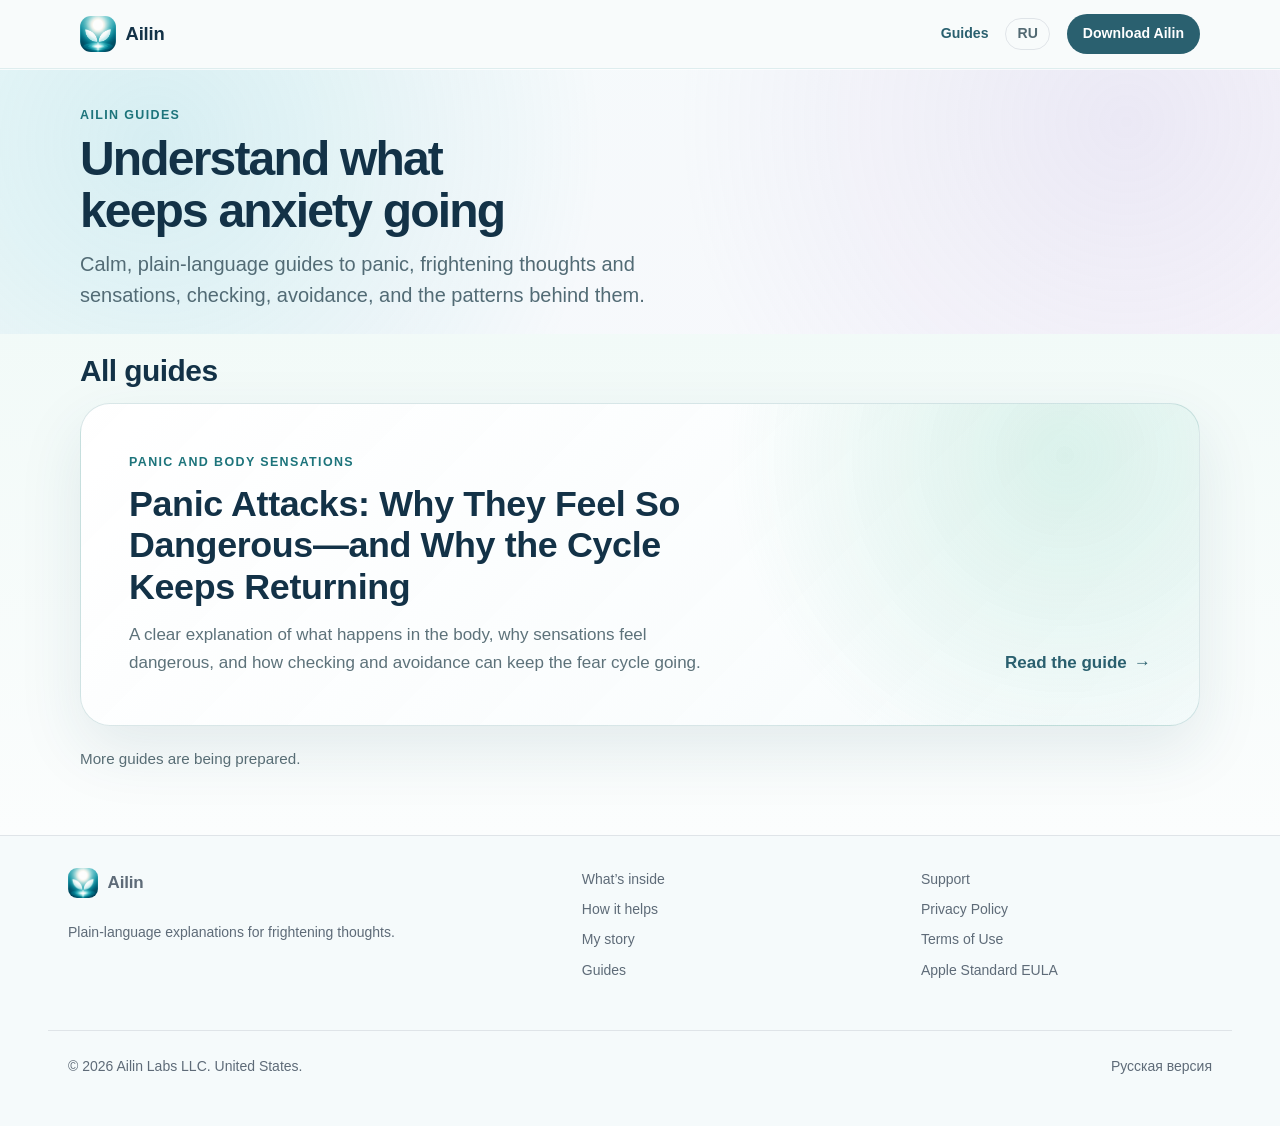
==== commit 6330491b: "Expose Guides in navigation and refine guide hub" ====
--- a/guides/index.html
+++ b/guides/index.html
@@ -42,14 +42,14 @@
   <section class="guide-hub-hero">
     <div class="wrap guide-hub-intro">
       <p class="guide-eyebrow">Ailin Guides</p>
-      <h1>Guides for understanding anxiety</h1>
-      <p class="guide-lede">Clear explanations of panic, frightening sensations, and the patterns that can keep fear going.</p>
+      <h1>Understand what keeps anxiety going</h1>
+      <p class="guide-lede">Calm, plain-language guides to panic, frightening thoughts and sensations, checking, avoidance, and the patterns behind them.</p>
     </div>
   </section>
 
   <section class="guide-hub-list" aria-labelledby="guide-list-title">
     <div class="wrap">
-      <h2 id="guide-list-title">Published guides</h2>
+      <h2 id="guide-list-title">All guides</h2>
       <article class="guide-card">
         <div>
           <p class="guide-card-label">Panic and body sensations</p>
--- a/assets/styles.css
+++ b/assets/styles.css
@@ -2447,7 +2447,7 @@
 }
 
 @media (max-width: 66rem) {
-  .v3-header .site-nav > a:not(.lang-switch):not(.v3-nav-cta) {
+  .v3-header .site-nav > a:not(.lang-switch):not(.v3-nav-cta):not(.header-guide-link) {
     display: none;
   }
   .v3-hero-grid {
@@ -2550,6 +2550,10 @@
   }
   .v3-header .site-nav {
     gap: 0.55rem;
+  }
+  .landing-v5 .landing-header .header-guide-link {
+    font-size: 0.78rem;
+    white-space: nowrap;
   }
   .v3-nav-cta {
     min-height: 36px;
@@ -4344,6 +4348,13 @@
   }
 }
 
+@media (max-width: 42rem) {
+  .landing-v5 .landing-header .site-nav > a.header-guide-link,
+  .landing-v5 .landing-header .site-nav > a.v3-nav-cta {
+    display: inline-flex;
+  }
+}
+
 @media (max-width: 36rem) {
   .landing-v5 .landing-header .site-nav > a.v3-nav-cta {
     display: inline-flex;
@@ -4449,6 +4460,35 @@
 
   .v5-app-store-link img {
     height: 44px;
+  }
+}
+
+@media (max-width: 24rem) {
+  .landing-v5 .landing-header .wrap {
+    gap: 0.45rem;
+    padding-inline: 0.75rem;
+  }
+
+  .landing-v5 .landing-header .brand span {
+    display: none;
+  }
+
+  .landing-v5 .landing-header .site-nav {
+    gap: 0.4rem;
+  }
+
+  .landing-v5 .landing-header .header-guide-link,
+  .landing-v5 .landing-header .lang-switch,
+  .landing-v5 .landing-header .v3-nav-cta {
+    font-size: 0.7rem !important;
+  }
+
+  .landing-v5 .landing-header .lang-switch {
+    padding-inline: 0.5rem;
+  }
+
+  .landing-v5 .landing-header .v3-nav-cta {
+    padding-inline: 0.55rem;
   }
 }
 
@@ -6443,3 +6483,68 @@
     grid-template-columns: 1fr;
   }
 }
+
+/* ---------- Guides catalog: compact homepage-scale intro ---------- */
+
+.guide-page.guide-hub-page .guide-hub-hero {
+  min-height: 0;
+  padding-block: clamp(2rem, 2.8vw, 2.5rem) clamp(1.25rem, 1.8vw, 1.5rem);
+}
+
+.guide-page.guide-hub-page .guide-hub-intro {
+  min-height: 0;
+}
+
+.guide-page.guide-hub-page .guide-eyebrow {
+  margin-bottom: 0.5rem;
+}
+
+.guide-page.guide-hub-page .guide-hub-intro h1 {
+  max-width: 17ch;
+  margin: 0 0 0.75rem;
+  font-size: clamp(3rem, 3.35vw, 3.25rem);
+  line-height: 1.08;
+  letter-spacing: -0.038em;
+}
+
+.guide-page.guide-hub-page .guide-lede {
+  line-height: 1.55;
+}
+
+.guide-page.guide-hub-page .guide-hub-list {
+  padding-block: clamp(0.75rem, 1.4vw, 1.25rem) clamp(3rem, 5vw, 4.5rem);
+}
+
+.guide-page.guide-hub-page .guide-hub-list h2 {
+  margin: 0 0 0.875rem;
+}
+
+@media (max-width: 64rem) {
+  .guide-page.guide-hub-page .guide-hub-hero {
+    padding-block: 1.75rem 1rem;
+  }
+
+  .guide-page.guide-hub-page .guide-hub-intro h1 {
+    font-size: clamp(2.5rem, 4.3vw, 2.75rem);
+  }
+}
+
+@media (max-width: 42rem) {
+  .guide-page.guide-hub-page .guide-hub-hero {
+    padding-block: 1.5rem 0.875rem;
+  }
+
+  .guide-page.guide-hub-page .guide-eyebrow {
+    margin-bottom: 0.4rem;
+  }
+
+  .guide-page.guide-hub-page .guide-hub-intro h1 {
+    margin-bottom: 0.625rem;
+    font-size: clamp(2.125rem, 8.8vw, 2.375rem);
+    line-height: 1.08;
+  }
+
+  .guide-page.guide-hub-page .guide-hub-list h2 {
+    margin-bottom: 0.75rem;
+  }
+}
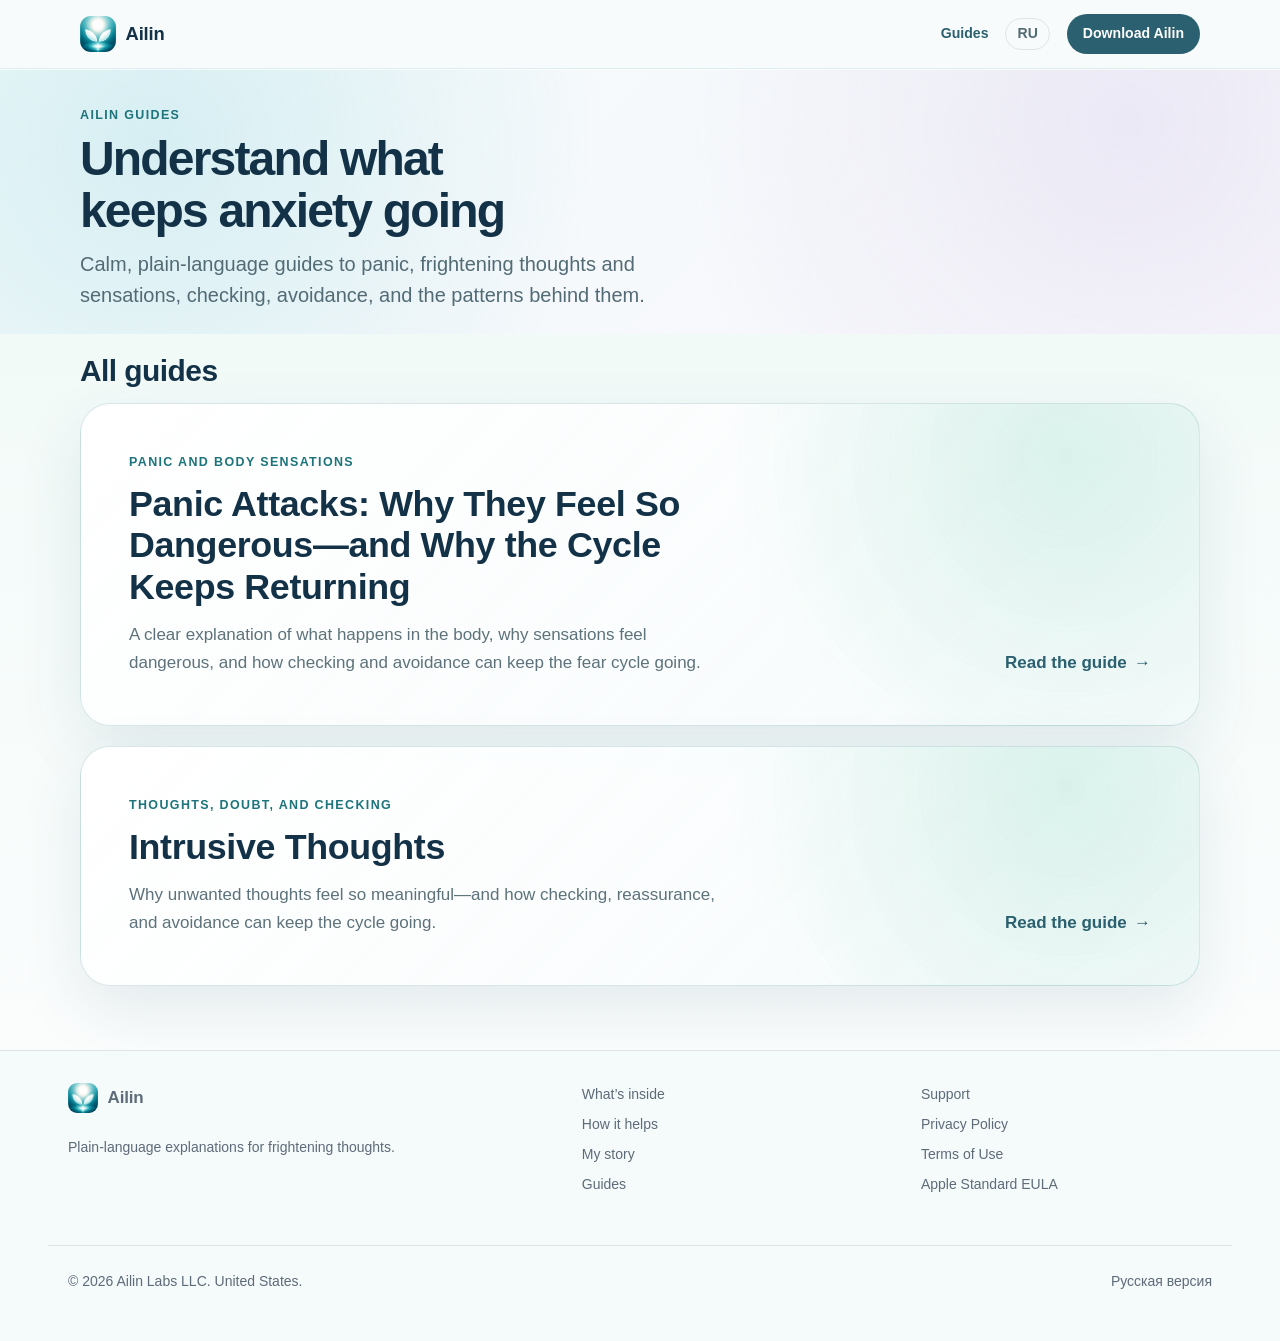
==== commit 14aa418d: "Add bilingual intrusive thoughts guide" ====
--- a/guides/index.html
+++ b/guides/index.html
@@ -23,7 +23,7 @@
 <meta name="twitter:description" content="Clear, practical guides about panic attacks and the patterns that can keep fear going.">
 <link rel="icon" href="../assets/icon-512.png?v=20260910-v3" type="image/png" sizes="512x512">
 <link rel="apple-touch-icon" href="../assets/apple-touch-icon.png?v=20260910-v3">
-<link rel="stylesheet" href="../assets/styles.css?v=20260928-guides-polish1">
+<link rel="stylesheet" href="../assets/styles.css?v=20260929-intrusive1">
 </head>
 <body class="guide-page guide-hub-page">
 <a class="skip-link" href="#main">Skip to content</a>
@@ -58,7 +58,14 @@
         </div>
         <a class="guide-card-link" href="panic-attacks/" aria-label="Read Panic Attacks: Why They Feel So Dangerous—and Why the Cycle Keeps Returning">Read the guide <span aria-hidden="true">→</span></a>
       </article>
-      <p class="guide-more">More guides are being prepared.</p>
+      <article class="guide-card">
+        <div>
+          <p class="guide-card-label">THOUGHTS, DOUBT, AND CHECKING</p>
+          <h3><a href="/guides/intrusive-thoughts/">Intrusive Thoughts</a></h3>
+          <p>Why unwanted thoughts feel so meaningful—and how checking, reassurance, and avoidance can keep the cycle going.</p>
+        </div>
+        <a class="guide-card-link" href="/guides/intrusive-thoughts/" aria-label="Read Intrusive Thoughts">Read the guide <span aria-hidden="true">→</span></a>
+      </article>
     </div>
   </section>
 </main>
--- a/assets/styles.css
+++ b/assets/styles.css
@@ -6548,3 +6548,244 @@
     margin-bottom: 0.75rem;
   }
 }
+
+/* ---------- Intrusive Thoughts guide (article-scoped) ---------- */
+
+.guide-page.guide-hub-page .guide-card + .guide-card {
+  margin-top: 1.25rem;
+}
+
+.guide-page.intrusive-thoughts-page .guide-article-hero {
+  padding-block: clamp(1.75rem, 3.5vw, 3rem) clamp(2.5rem, 4vw, 3.75rem);
+}
+
+.guide-page.intrusive-thoughts-page .guide-hero-grid h1 {
+  max-width: 21ch;
+  font-size: clamp(2.75rem, 4vw, 3.45rem);
+  line-height: 1.05;
+}
+
+.guide-page.intrusive-thoughts-page .guide-section,
+.guide-page.intrusive-thoughts-page .guide-section + .guide-section {
+  padding-block: clamp(2.75rem, 4.2vw, 4rem);
+}
+
+.guide-page.intrusive-thoughts-page .intrusive-media-grid,
+.guide-page.intrusive-thoughts-page .intrusive-threat-grid,
+.guide-page.intrusive-thoughts-page .intrusive-product-grid {
+  display: grid;
+  grid-template-columns: minmax(0, 1fr) minmax(17rem, 20rem);
+  align-items: start;
+  gap: clamp(2rem, 5vw, 4.5rem);
+  max-width: var(--guide-wide);
+}
+
+.guide-page.intrusive-thoughts-page .intrusive-media-section,
+.guide-page.intrusive-thoughts-page .intrusive-threat-section {
+  padding-block: clamp(2.45rem, 3.7vw, 3.5rem);
+}
+
+.guide-page.intrusive-thoughts-page .intrusive-media-grid > .guide-prose,
+.guide-page.intrusive-thoughts-page .intrusive-threat-grid > .guide-prose,
+.guide-page.intrusive-thoughts-page .intrusive-product-grid > .guide-prose {
+  max-width: none;
+}
+
+.guide-page.intrusive-thoughts-page .intrusive-screen-panel {
+  width: min(100%, 20rem);
+  margin: 0;
+  align-self: start;
+  justify-self: end;
+  padding: clamp(0.8rem, 1.5vw, 1.1rem);
+  border: 1px solid rgba(47, 139, 147, 0.13);
+  border-radius: 30px;
+  background:
+    radial-gradient(circle at 84% 12%, rgba(155, 123, 197, 0.2), transparent 18rem),
+    linear-gradient(145deg, rgba(222, 244, 243, 0.94), rgba(245, 241, 251, 0.96));
+  box-shadow: 0 22px 55px rgba(29, 78, 88, 0.08);
+}
+
+.guide-page.intrusive-thoughts-page .intrusive-screen-link {
+  display: block;
+  border-radius: 22px;
+}
+
+.guide-page.intrusive-thoughts-page .intrusive-screen-link:focus-visible {
+  outline: 3px solid rgba(47, 139, 147, 0.52);
+  outline-offset: 4px;
+}
+
+.guide-page.intrusive-thoughts-page .intrusive-screen-panel img {
+  display: block;
+  width: 100%;
+  height: auto;
+  border-radius: 22px;
+  object-fit: contain;
+}
+
+.guide-page.intrusive-thoughts-page .intrusive-concept-stack > section,
+.guide-page.intrusive-thoughts-page .intrusive-factor-grid > section {
+  padding: 1.35rem 1.45rem;
+  border: 1px solid rgba(47, 139, 147, 0.13);
+  border-radius: 20px;
+  background: rgba(255, 255, 255, 0.86);
+  box-shadow: 0 18px 42px rgba(29, 78, 88, 0.06);
+}
+
+.guide-page.intrusive-thoughts-page .intrusive-concept-stack > section + section {
+  margin-top: 1rem;
+}
+
+.guide-page.intrusive-thoughts-page .intrusive-concept-stack > section p:last-child,
+.guide-page.intrusive-thoughts-page .intrusive-factor-grid > section p:last-child {
+  margin-bottom: 0;
+}
+
+.guide-page.intrusive-thoughts-page .intrusive-factor-grid {
+  display: grid;
+  grid-template-columns: repeat(2, minmax(0, 1fr));
+  gap: 1rem;
+  margin-top: 1.75rem;
+}
+
+.guide-page.intrusive-thoughts-page .intrusive-cycle li {
+  min-height: 9rem;
+  align-items: flex-start;
+}
+
+.guide-page.intrusive-thoughts-page .intrusive-cycle strong {
+  max-width: none;
+  font-size: 1rem;
+  line-height: 1.45;
+}
+
+.guide-page.intrusive-thoughts-page .guide-section--action {
+  background:
+    radial-gradient(circle at 90% 12%, rgba(74, 171, 224, 0.22), transparent 20rem),
+    radial-gradient(circle at 8% 88%, rgba(155, 123, 197, 0.14), transparent 23rem),
+    linear-gradient(145deg, #e7f5f6 0%, #ffffff 76%);
+}
+
+.guide-page.intrusive-thoughts-page .intrusive-product-grid {
+  grid-template-columns: minmax(0, 1fr) auto;
+  align-items: end;
+}
+
+.guide-page.intrusive-thoughts-page .intrusive-download-panel {
+  display: flex;
+  align-items: center;
+  justify-content: center;
+  min-width: 13rem;
+  padding: 2rem;
+  border: 1px solid rgba(47, 139, 147, 0.13);
+  border-radius: 26px;
+  background: rgba(255, 255, 255, 0.68);
+  box-shadow: 0 22px 55px rgba(29, 78, 88, 0.07);
+}
+
+.guide-page.intrusive-thoughts-page .guide-sources a {
+  overflow-wrap: anywhere;
+}
+
+@media (max-width: 64rem) {
+  .guide-page.intrusive-thoughts-page .intrusive-media-grid,
+  .guide-page.intrusive-thoughts-page .intrusive-threat-grid {
+    grid-template-columns: minmax(0, 1fr) minmax(18rem, 20rem);
+    gap: 2.25rem;
+  }
+
+  .guide-page.intrusive-thoughts-page .guide-hero-grid h1 {
+    font-size: clamp(2.6rem, 5vw, 3.2rem);
+  }
+}
+
+@media (max-width: 52rem) {
+  .guide-page.intrusive-thoughts-page .intrusive-media-grid,
+  .guide-page.intrusive-thoughts-page .intrusive-threat-grid,
+  .guide-page.intrusive-thoughts-page .intrusive-product-grid {
+    grid-template-columns: 1fr;
+  }
+
+  .guide-page.intrusive-thoughts-page .intrusive-screen-panel {
+    width: min(100%, 19rem);
+    justify-self: center;
+  }
+
+  .guide-page.intrusive-thoughts-page .intrusive-media-grid,
+  .guide-page.intrusive-thoughts-page .intrusive-threat-grid {
+    row-gap: 2.1rem;
+  }
+
+  .guide-page.intrusive-thoughts-page .intrusive-download-panel {
+    min-width: 0;
+    justify-content: flex-start;
+    padding: 1.5rem;
+  }
+}
+
+@media (max-width: 42rem) {
+  .guide-page.intrusive-thoughts-page .guide-article-hero {
+    padding-block: 1.35rem 2rem;
+  }
+
+  .guide-page.intrusive-thoughts-page .guide-hero-grid h1 {
+    max-width: 22ch;
+    font-size: clamp(2.15rem, 9.6vw, 2.65rem);
+    line-height: 1.07;
+  }
+
+  .guide-page.intrusive-thoughts-page .guide-section,
+  .guide-page.intrusive-thoughts-page .guide-section + .guide-section {
+    padding-block: 2.1rem;
+  }
+
+  .guide-page.intrusive-thoughts-page .intrusive-media-section,
+  .guide-page.intrusive-thoughts-page .intrusive-threat-section {
+    padding-block: 1.85rem;
+  }
+
+  .guide-page.intrusive-thoughts-page .intrusive-media-grid,
+  .guide-page.intrusive-thoughts-page .intrusive-threat-grid,
+  .guide-page.intrusive-thoughts-page .intrusive-product-grid {
+    gap: 1.5rem;
+  }
+
+  .guide-page.intrusive-thoughts-page .intrusive-media-grid,
+  .guide-page.intrusive-thoughts-page .intrusive-threat-grid {
+    row-gap: 1.3rem;
+  }
+
+  .guide-page.intrusive-thoughts-page .intrusive-screen-panel {
+    width: min(100%, 18rem);
+    padding: 0.7rem;
+    border-radius: 24px;
+  }
+
+  .guide-page.intrusive-thoughts-page .intrusive-screen-panel img {
+    border-radius: 18px;
+  }
+
+  .guide-page.intrusive-thoughts-page .intrusive-factor-grid {
+    grid-template-columns: 1fr;
+  }
+
+  .guide-page.intrusive-thoughts-page .intrusive-cycle li {
+    min-height: auto;
+  }
+
+  .guide-page.intrusive-thoughts-page .intrusive-concept-stack > section,
+  .guide-page.intrusive-thoughts-page .intrusive-factor-grid > section {
+    padding: 1.1rem;
+  }
+
+  .guide-page.intrusive-thoughts-page .intrusive-download-panel {
+    padding: 1.25rem;
+    border-radius: 22px;
+  }
+}
+
+@media (max-width: 24rem) {
+  .guide-page.intrusive-thoughts-page .guide-hero-grid h1 {
+    font-size: clamp(2rem, 10.5vw, 2.35rem);
+  }
+}
